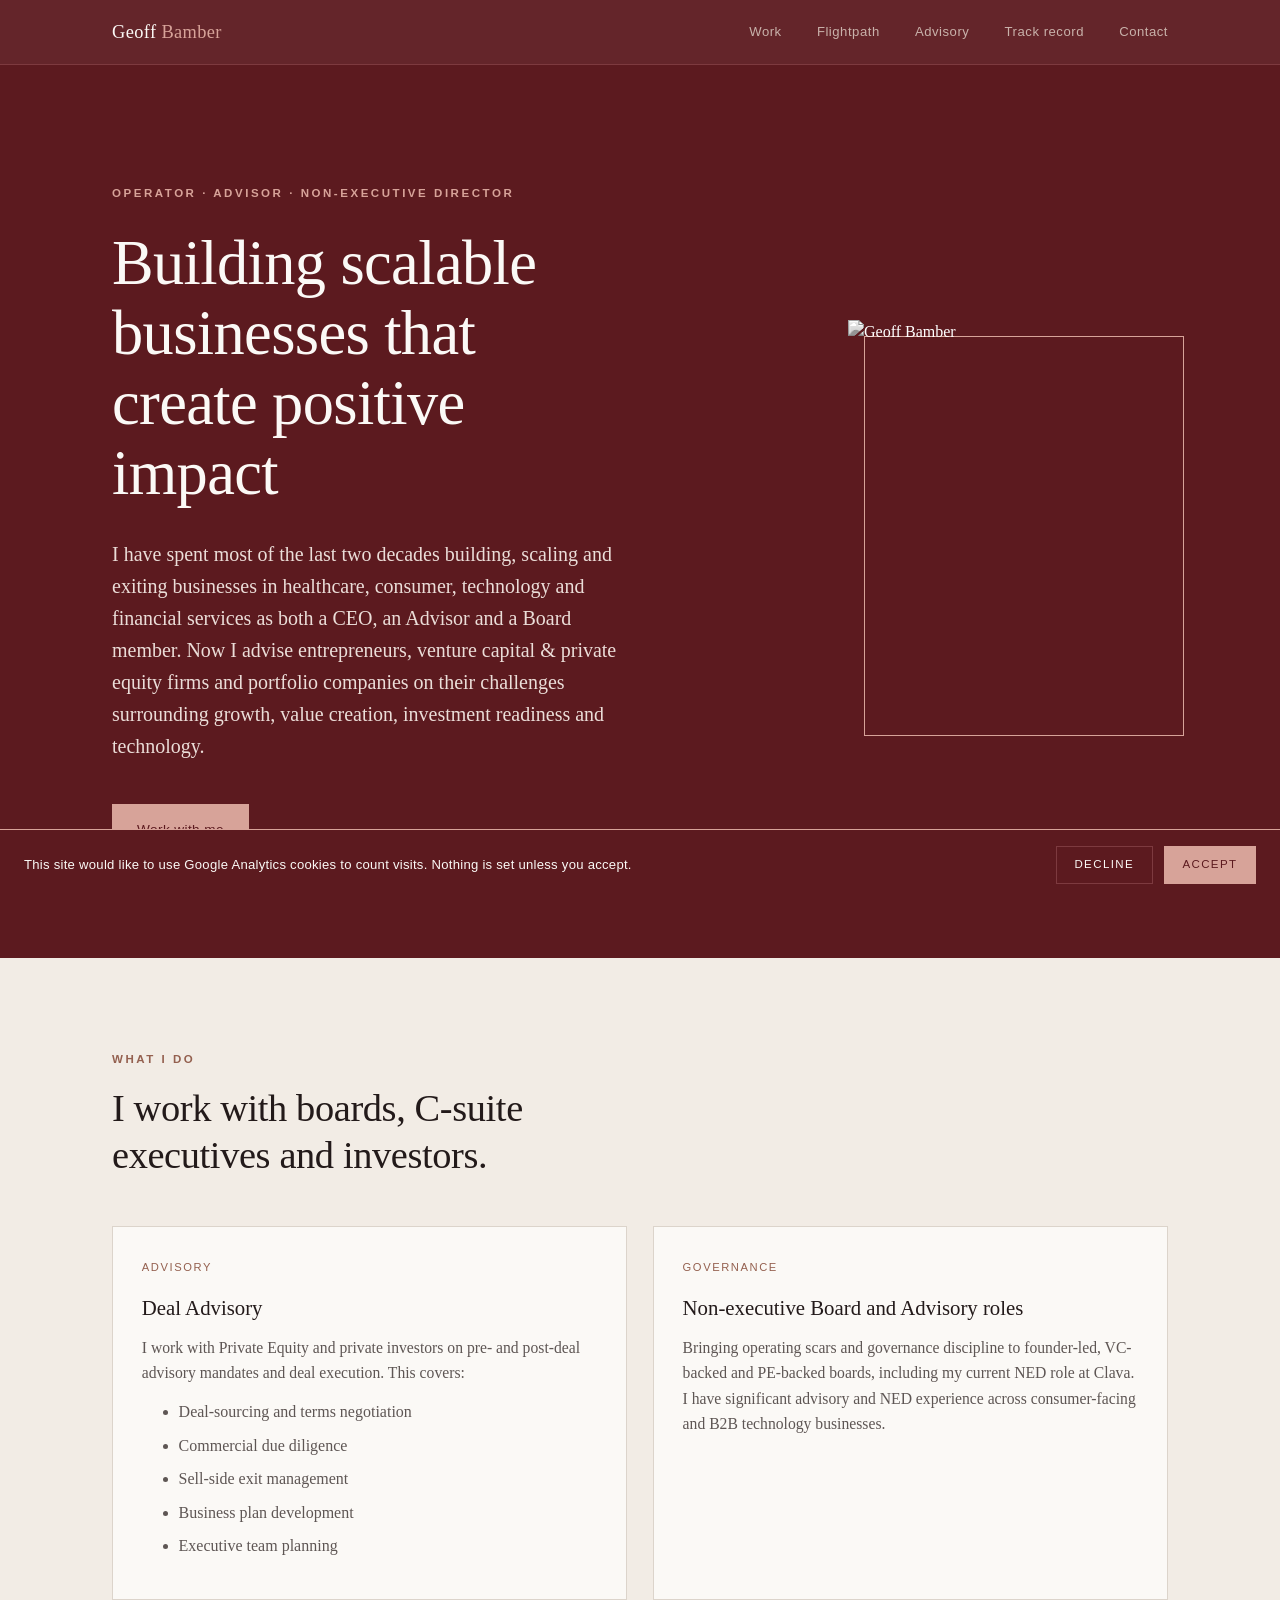
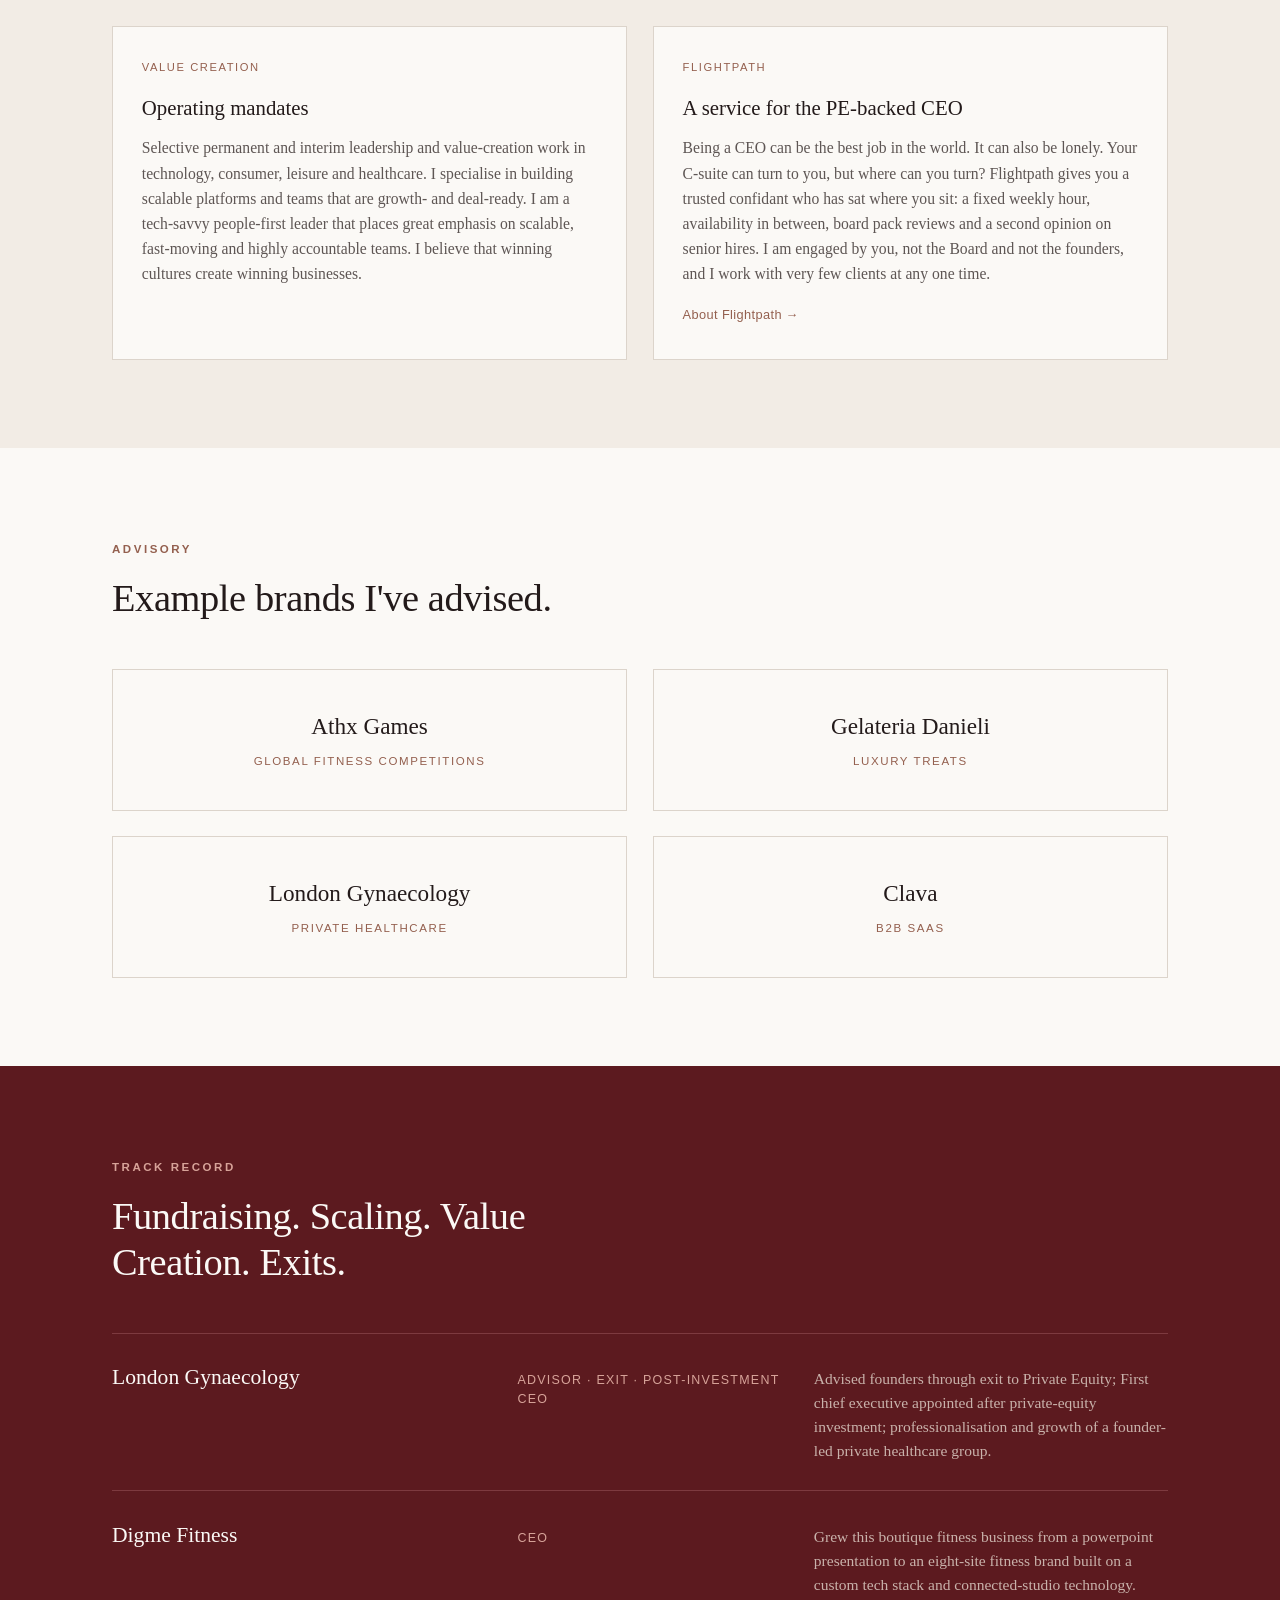
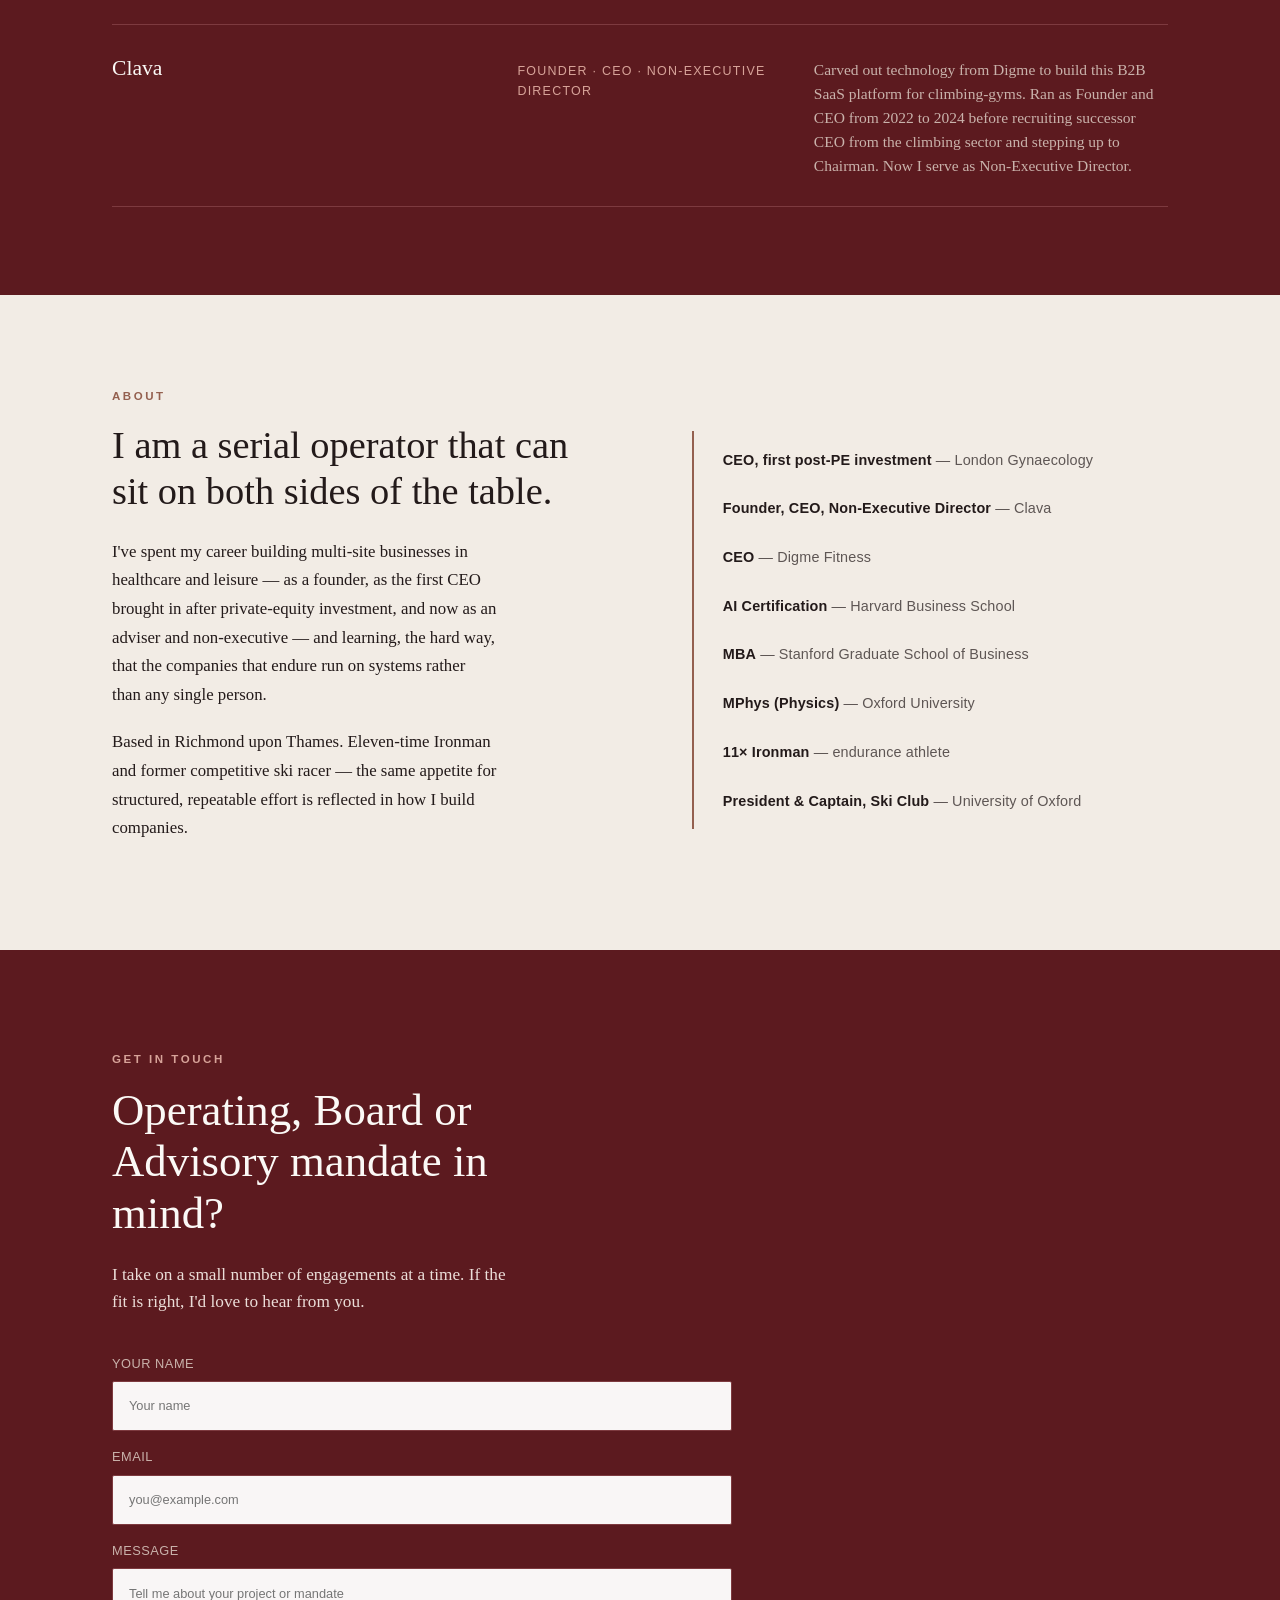
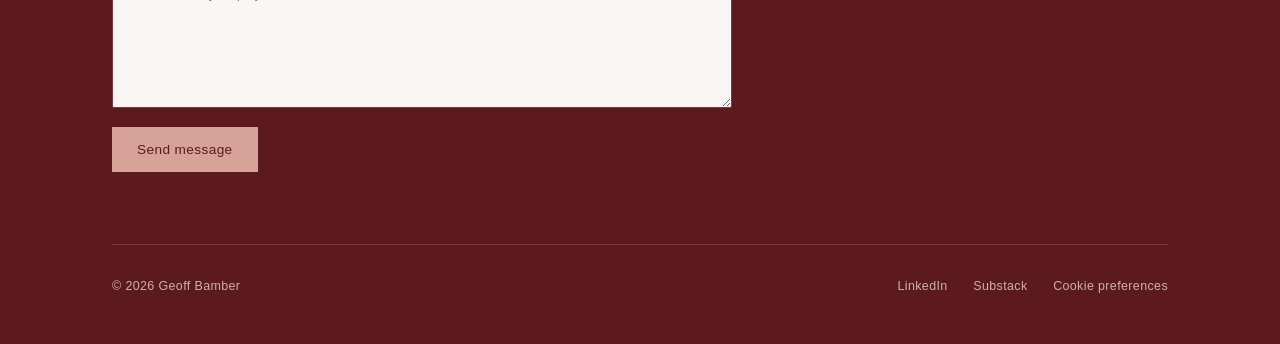
==== index.html @ 088b52e7 "Sync carve-out and founders articles with Geoff's edited doc Co-Authored-By: Claude Fable 5.2 <norep" ====
﻿<!DOCTYPE html>
<html lang="en">
<head>
<meta charset="UTF-8">
<meta name="viewport" content="width=device-width, initial-scale=1.0">
<title>Geoff Bamber</title>
<link rel="stylesheet" href="styles.css">
<script src="analytics.js" defer></script>
</head>
<body>

<nav>
  <div class="wrap nav-inner">
    <a href="#top" class="wordmark">Geoff <b>Bamber</b></a>
    <div class="nav-links">
      <a href="#work">Work</a>
      <a href="flightpath.html">Flightpath</a>
      <a href="#advisory">Advisory</a>
      <a href="#track">Track record</a>
      <!-- Writing hidden for now — restore when articles are ready
      <a href="writing.html">Writing</a>
      -->
      <a href="#contact">Contact</a>
    </div>
  </div>
</nav>

<header class="hero" id="top">
  <div class="wrap hero-grid">
    <div class="hero-copy">
      <div class="eyebrow hero-eyebrow">Operator&nbsp;·&nbsp;Advisor&nbsp;·&nbsp;Non-Executive Director</div>
      <h1>Building scalable businesses that create positive impact</h1>
      <p class="lede">I have spent most of the last two decades building, scaling and exiting businesses in healthcare, consumer, technology and financial services as both a CEO, an Advisor and a Board member. Now I advise entrepreneurs, venture capital & private equity firms and portfolio companies on their challenges surrounding growth, value creation, investment readiness and technology.</p>
      <div class="hero-cta">
        <a href="#contact" class="btn btn-primary">Work with me</a>
        <!-- Writing hidden for now — restore when articles are ready
        <a href="writing.html" class="btn btn-ghost">Read my writing</a>
        -->
      </div>
    </div>
    <div class="hero-portrait">
      <img src="geoff_bamber_headshot.png" alt="Geoff Bamber" width="320" height="400">
    </div>
  </div>
</header>

<section class="section section-parchment" id="work">
  <div class="wrap">
    <div class="section-head">
      <span class="eyebrow">What I do</span>
      <h2>I work with boards, C-suite executives and investors.</h2>
    </div>
    <div class="strands">
      <div class="strand">
        <span class="tag">Advisory</span>
        <h3>Deal Advisory</h3>
        <p>I work with Private Equity and private investors on pre- and post-deal advisory mandates and deal execution. This covers:</p>
        <ul>
          <li>Deal-sourcing and terms negotiation</li>
          <li>Commercial due diligence</li>
          <li>Sell-side exit management</li>
          <li>Business plan development</li>
          <li>Executive team planning</li>
        </ul>
      </div>
      <div class="strand">
        <span class="tag">Governance</span>
        <h3>Non-executive Board and Advisory roles</h3>
        <p>Bringing operating scars and governance discipline to founder-led, VC-backed and PE-backed boards, including my current NED role at Clava. I have significant advisory and NED experience across consumer-facing and B2B technology businesses.</p>
      </div>
      <div class="strand">
        <span class="tag">Value creation</span>
        <h3>Operating mandates</h3>
        <p>Selective permanent and interim leadership and value-creation work in technology, consumer, leisure and healthcare. 
          
          I specialise in building scalable platforms and teams that are growth- and deal-ready. I am a tech-savvy people-first leader that places great emphasis on scalable, fast-moving and highly accountable teams. I believe that winning cultures create winning businesses.
        </p>
      </div>
      <a class="strand" href="flightpath.html">
        <span class="tag">Flightpath</span>
        <h3>A service for the PE-backed CEO</h3>
        <p>Being a CEO can be the best job in the world. It can also be lonely. Your C-suite can turn to you, but where can you turn? Flightpath gives you a trusted confidant who has sat where you sit: a fixed weekly hour, availability in between, board pack reviews and a second opinion on senior hires. I am engaged by you, not the Board and not the founders, and I work with very few clients at any one time.</p>
        <span class="more">About Flightpath →</span>
      </a>
    </div>
  </div>
</section>

<section class="section" id="advisory">
  <div class="wrap">
    <div class="section-head">
      <span class="eyebrow">Advisory</span>
      <h2>Example brands I've advised.</h2>
    </div>
    <div class="clients">
      <div class="client">
        <div class="client-name">Athx Games</div>
        <div class="client-sector">Global Fitness Competitions</div>
      </div>
      <div class="client">
        <div class="client-name">Gelateria Danieli</div>
        <div class="client-sector">Luxury Treats</div>
      </div>
      <div class="client">
        <div class="client-name">London Gynaecology</div>
        <div class="client-sector">Private healthcare</div>
      </div>
      <div class="client">
        <div class="client-name">Clava</div>
        <div class="client-sector">B2B SaaS</div>
      </div>
    </div>
  </div>
</section>

<section class="section section-dark" id="track">
  <div class="wrap">
    <div class="section-head">
      <span class="eyebrow">Track record</span>
      <h2>Fundraising. Scaling. Value Creation. Exits.</h2>
    </div>
    <div class="ledger">
      <div class="ledger-row">
        <div class="ledger-venture">London Gynaecology</div>
        <div class="ledger-role">Advisor · Exit · Post-Investment CEO</div>
        <div class="ledger-note">Advised founders through exit to Private Equity; First chief executive appointed after private-equity investment; professionalisation and growth of a founder-led private healthcare group.</div>
      </div>
      <div class="ledger-row">
        <div class="ledger-venture">Digme Fitness</div>
        <div class="ledger-role">CEO</div>
        <div class="ledger-note">Grew this boutique fitness business from a powerpoint presentation to an eight-site fitness brand built on a custom tech stack and connected-studio technology.</div>
      </div>
      <div class="ledger-row">
        <div class="ledger-venture">Clava</div>
        <div class="ledger-role">Founder · CEO · Non-Executive Director</div>
        <div class="ledger-note">Carved out technology from Digme to build this B2B SaaS platform for climbing-gyms. Ran as Founder and CEO from 2022 to 2024 before recruiting successor CEO from the climbing sector and stepping up to Chairman. Now I serve as Non-Executive Director.</div>
      </div>
    </div>
  </div>
</section>

<!-- Writing section hidden for now — restore when articles are ready
<section class="section" id="writing">
  <div class="wrap">
    <div class="section-head">
      <span class="eyebrow">Writing</span>
      <h2>Notes on AI, private equity and building durable businesses.</h2>
    </div>
    <div class="writing-grid">
      <a class="article" href="articles/ai-value-creation.html">
        <span class="kicker">AI &amp; Value Creation</span>
        <h3>The few places AI can move EBITDA in a portfolio company</h3>
        <p>Surveys point to the cost base, working capital and the product itself.</p>
        <span class="more">Read →</span>
      </a>
      <a class="article" href="articles/carve-out-playbook.html">
        <span class="kicker">Deal Strategy</span>
        <h3>The carve-out playbook for non-core assets</h3>
        <p>Carve-out returns have fallen to buyout averages. Separation alone is no longer a value creation plan. Sponsors who win now plan separation and value creation as one programme.</p>
        <span class="more">Read →</span>
      </a>
      <a class="article" href="articles/systems-over-founders.html">
        <span class="kicker">Operating</span>
        <h3>Systems over founders</h3>
        <p>Key-person dependency caps enterprise value. Thoughtful boards design it out years before an exit.</p>
        <span class="more">Read →</span>
      </a>
    </div>
    <a class="section-link" href="writing.html">View all writing →</a>
  </div>
</section>
-->

<section class="section section-parchment" id="about">
  <div class="wrap about">
    <div class="about-text">
      <span class="eyebrow">About</span>
      <h2 style="font-family:var(--serif);font-weight:normal;font-size:clamp(1.7rem,3.4vw,2.4rem);margin:.9rem 0 1.5rem;line-height:1.2;">I am a serial operator that can sit on both sides of the table.</h2>
      <p>I've spent my career building multi-site businesses in healthcare and leisure — as a founder, as the first CEO brought in after private-equity investment, and now as an adviser and non-executive — and learning, the hard way, that the companies that endure run on systems rather than any single person.</p>
      <p>Based in Richmond upon Thames. Eleven-time Ironman and former competitive ski racer — the same appetite for structured, repeatable effort is reflected in how I build companies.</p>
    </div>
    <ul class="credentials">
      <li><strong>CEO, first post-PE investment</strong> — London Gynaecology</li>
      <li><strong>Founder, CEO, Non-Executive Director</strong> — Clava</li>
      <li><strong>CEO</strong> — Digme Fitness</li>
      <li><strong>AI Certification</strong> — Harvard Business School</li>
      <li><strong>MBA</strong> — Stanford Graduate School of Business</li>
      <li><strong>MPhys (Physics)</strong> — Oxford University</li>
      <li><strong>11× Ironman</strong> — endurance athlete</li>
      <li><strong>President & Captain, Ski Club</strong> — University of Oxford</li>
    </ul>
  </div>
</section>

<section class="contact" id="contact">
  <div class="wrap">
    <span class="eyebrow">Get in touch</span>
    <h2 style="margin-top:.9rem;">Operating, Board or Advisory mandate in mind?</h2>
    <p class="lede">I take on a small number of engagements at a time. If the fit is right, I'd love to hear from you.</p>

    <form class="contact-form" action="https://api.web3forms.com/submit" method="POST">
      <input type="hidden" name="access_key" value="886e6d17-dc25-4bf3-a3f9-d06b472002fb">
      <input type="hidden" name="subject" value="New website enquiry from Geoff Bamber site">
      <input type="hidden" name="from_name" value="Geoff Bamber website">
      <label>
        <span>Your name</span>
        <input type="text" name="name" placeholder="Your name" required>
      </label>
      <label>
        <span>Email</span>
        <input type="email" name="email" placeholder="you@example.com" required>
      </label>
      <label>
        <span>Message</span>
        <textarea name="message" rows="5" placeholder="Tell me about your project or mandate" required></textarea>
      </label>
      <button type="submit" class="btn btn-primary">Send message</button>
    </form>

    <div class="foot">
      <span>© 2026 Geoff Bamber</span>
      <div class="social">
        <a href="https://www.linkedin.com/in/geoff-bamber-uk" target="_blank" rel="noopener">LinkedIn</a>
        <a href="https://geoffbamber.substack.com" target="_blank" rel="noopener">Substack</a>
      </div>
    </div>
  </div>
</section>

</body>
</html>
---- styles.css ----
:root{
  --oxblood:#5C1A1F;
  --oxblood-panel:#6B2329;
  --oxblood-line:#7D3A3F;
  --rose:#94604F;
  --rose-soft:#B47C6E;
  --bone:#F2ECE5;
  --warm-white:#FBF9F6;
  --ink:#231A1A;
  --muted:#5E5654;
  --muted-light:#C9B2AB;
  /* On oxblood grounds the accent lifts so small text stays legible. */
  --rose-on-dark:#D7A399;
  --rose-on-dark-soft:#E8C1B8;
  --sans:-apple-system,BlinkMacSystemFont,"Segoe UI",Roboto,Helvetica,Arial,sans-serif;
  --serif:Georgia,"Times New Roman",serif;
}
nav,.hero,.section-dark,.contact{--rose:var(--rose-on-dark);--rose-soft:var(--rose-on-dark-soft)}

*{box-sizing:border-box;margin:0;padding:0}
html{scroll-behavior:smooth}
body{
  font-family:var(--serif);
  color:var(--ink);
  background:var(--warm-white);
  line-height:1.55;
  -webkit-font-smoothing:antialiased;
}
a{color:inherit;text-decoration:none}

.eyebrow{
  font-family:var(--sans);
  font-size:.72rem;
  letter-spacing:.22em;
  text-transform:uppercase;
  font-weight:600;
  color:var(--rose);
}
.wrap{max-width:1120px;margin:0 auto;padding:0 2rem}

/* ---------- NAV ---------- */
nav{
  position:sticky;top:0;z-index:50;
  background:rgba(92,26,31,.95);
  backdrop-filter:saturate(140%) blur(8px);
  border-bottom:1px solid var(--oxblood-line);
}
.nav-inner{
  display:flex;align-items:center;justify-content:space-between;
  height:64px;
}
.wordmark{
  font-family:var(--serif);
  color:var(--warm-white);
  font-size:1.15rem;
  letter-spacing:.02em;
}
.wordmark b{color:var(--rose);font-weight:normal}
.nav-links{display:flex;gap:2.2rem;font-family:var(--sans);font-size:.82rem;letter-spacing:.04em}
.nav-links a{color:var(--muted-light);transition:color .2s}
.nav-links a:hover,.nav-links a:focus{color:var(--warm-white)}
.nav-toggle{display:none}

/* ---------- HERO ---------- */
.hero{
  background:var(--oxblood);
  color:var(--warm-white);
  padding:7.5rem 0 6.5rem;
  position:relative;overflow:hidden;
}
.hero-eyebrow{margin-bottom:1.6rem}
.hero h1{
  font-family:var(--serif);
  font-weight:normal;
  font-size:clamp(2.2rem,5.4vw,3.9rem);
  line-height:1.12;
  max-width:16ch;
  letter-spacing:-.01em;
}
.hero h1 .accent{
  position:relative;white-space:nowrap;
}
.hero h1 .accent::after{
  content:"";position:absolute;left:0;right:0;bottom:.06em;height:3px;
  background:var(--rose);
  transform:scaleX(0);transform-origin:left;
  animation:draw 1s cubic-bezier(.2,.7,.2,1) .5s forwards;
}
@keyframes draw{to{transform:scaleX(1)}}
.hero p.lede{
  font-family:var(--serif);
  font-size:clamp(1.05rem,1.9vw,1.25rem);
  color:#EBDDD8;
  max-width:52ch;
  margin-top:1.9rem;
  line-height:1.6;
}
.hero-cta{display:flex;gap:1rem;margin-top:2.6rem;flex-wrap:wrap}
.btn{
  font-family:var(--sans);font-size:.85rem;letter-spacing:.03em;font-weight:500;
  padding:.85rem 1.5rem;border:1px solid transparent;cursor:pointer;
  transition:all .2s;display:inline-block;
}
.btn-primary{background:var(--rose);color:var(--oxblood)}
.btn-primary:hover,.btn-primary:focus{background:var(--rose-soft)}
.btn-ghost{border-color:var(--oxblood-line);color:var(--warm-white)}
.btn-ghost:hover,.btn-ghost:focus{border-color:var(--rose);color:var(--rose-soft)}

.hero-grid{display:grid;grid-template-columns:1.5fr 1fr;gap:3.5rem;align-items:center}
.hero-portrait{position:relative;justify-self:end}
.hero-portrait::before{
  content:"";position:absolute;top:1rem;left:1rem;right:-1rem;bottom:-1rem;
  border:1px solid var(--rose);z-index:0;
}
.hero-portrait img{
  position:relative;z-index:1;display:block;
  width:100%;max-width:320px;aspect-ratio:4/5;object-fit:cover;
  filter:grayscale(100%) contrast(1.05);
}

/* ---------- PAGE HERO (inner pages) ---------- */
.page-hero{
  background:var(--oxblood);
  color:var(--warm-white);
  padding:5rem 0 4rem;
}
.page-hero .eyebrow{margin-bottom:1.4rem}
.page-hero h1{
  font-family:var(--serif);font-weight:normal;
  font-size:clamp(2rem,4.6vw,3.2rem);
  line-height:1.14;max-width:20ch;letter-spacing:-.01em;
}
.page-hero p.lede{
  font-family:var(--serif);
  font-size:clamp(1.02rem,1.8vw,1.2rem);
  color:#EBDDD8;max-width:52ch;margin-top:1.5rem;line-height:1.6;
}

/* ---------- SECTION SHELL ---------- */
.section{padding:5.5rem 0}
.section-parchment{background:var(--bone)}
.section-head{max-width:60ch;margin-bottom:3rem}
.section-head h2{
  font-family:var(--serif);font-weight:normal;
  font-size:clamp(1.7rem,3.4vw,2.4rem);
  line-height:1.2;margin-top:.9rem;letter-spacing:-.01em;
}

/* ---------- STRANDS ---------- */
.strands{display:grid;grid-template-columns:repeat(2,1fr);gap:1.6rem}
.strand{
  background:var(--warm-white);
  border:1px solid #DCD4CB;
  padding:2rem 1.8rem;
  position:relative;
  transition:border-color .25s, transform .25s;
}
.strand::before{
  content:"";position:absolute;top:0;left:0;width:100%;height:3px;
  background:var(--rose);transform:scaleX(0);transform-origin:left;transition:transform .3s;
}
.strand:hover{transform:translateY(-3px);border-color:#CDBFB4}
.strand:hover::before{transform:scaleX(1)}
.strand h3{font-family:var(--serif);font-weight:normal;font-size:1.3rem;margin-bottom:.7rem}
.strand p{font-size:.98rem;color:var(--muted);line-height:1.6}
.strand ul{margin:.85rem 0 0 1.2rem;padding-left:1.1rem;color:var(--muted);line-height:1.65}
.strand li{margin:.45rem 0;}
.strand .tag{font-family:var(--sans);font-size:.7rem;letter-spacing:.14em;text-transform:uppercase;color:var(--rose);display:block;margin-bottom:1rem}
a.strand{display:block;color:inherit}
a.strand:hover,a.strand:focus{border-color:var(--rose)}
.strand .more{font-family:var(--sans);font-size:.8rem;letter-spacing:.03em;color:var(--rose);margin-top:1.2rem;display:inline-block}

ul,ol{margin:1rem 0 0 1.25rem;padding-left:1.2rem}
li{margin:.55rem 0;}

/* ---------- ADVISORY CLIENTS ---------- */
.clients{display:grid;grid-template-columns:repeat(2,1fr);gap:1.6rem}
.client{
  border:1px solid #DCD4CB;padding:2.4rem 1.8rem;text-align:center;
  background:var(--warm-white);transition:border-color .25s,transform .25s;
}
.client:hover{transform:translateY(-3px);border-color:var(--rose)}
.client-name{font-family:var(--serif);font-size:1.45rem;margin-bottom:.55rem}
.client-sector{font-family:var(--sans);font-size:.72rem;letter-spacing:.14em;text-transform:uppercase;color:var(--rose)}

/* ---------- LEDGER (track record) ---------- */
.section-dark{background:var(--oxblood);color:var(--warm-white)}
.section-dark .section-head h2{color:var(--warm-white)}
.ledger{border-top:1px solid var(--oxblood-line)}
.ledger-row{
  display:grid;grid-template-columns:1.4fr 1fr 1.3fr;gap:1.5rem;
  padding:1.7rem 0;border-bottom:1px solid var(--oxblood-line);
  align-items:baseline;transition:padding-left .25s,background .25s;
}
.ledger-row:hover{padding-left:.9rem;background:rgba(148,96,79,.06)}
.ledger-venture{font-family:var(--serif);font-size:1.35rem}
.ledger-role{font-family:var(--sans);font-size:.78rem;letter-spacing:.1em;text-transform:uppercase;color:var(--rose)}
.ledger-note{font-size:.97rem;color:var(--muted-light);line-height:1.55}

/* ---------- WRITING (homepage teaser) ---------- */
.writing-grid{display:grid;grid-template-columns:repeat(3,1fr);gap:1.6rem}
.article{
  display:block;
  border-top:2px solid var(--ink);padding-top:1.2rem;
  transition:border-color .25s;
}
.article:hover{border-color:var(--rose)}
.article .kicker{font-family:var(--sans);font-size:.7rem;letter-spacing:.14em;text-transform:uppercase;color:var(--muted);display:block;margin-bottom:.9rem}
.article h3{font-family:var(--serif);font-weight:normal;font-size:1.3rem;line-height:1.3;margin-bottom:.7rem}
.article p{font-size:.95rem;color:var(--muted);line-height:1.6}
.article .more{font-family:var(--sans);font-size:.8rem;letter-spacing:.03em;color:var(--rose);margin-top:1rem;display:inline-block}

.section-link{
  font-family:var(--sans);font-size:.82rem;letter-spacing:.04em;color:var(--rose);
  display:inline-block;margin-top:2.6rem;border-bottom:1px solid transparent;transition:border-color .2s;
}
.section-link:hover{border-color:var(--rose)}

/* ---------- WRITING INDEX (tiles) ---------- */
.tiles{display:grid;grid-template-columns:repeat(3,1fr);gap:1.6rem}
.tile{
  display:flex;flex-direction:column;
  background:var(--warm-white);border:1px solid #DCD4CB;
  padding:2rem 1.8rem 1.8rem;position:relative;height:100%;
  transition:border-color .25s,transform .25s;
}
.tile::before{
  content:"";position:absolute;top:0;left:0;width:100%;height:3px;
  background:var(--rose);transform:scaleX(0);transform-origin:left;transition:transform .3s;
}
.tile:hover{transform:translateY(-3px);border-color:#CDBFB4}
.tile:hover::before{transform:scaleX(1)}
.tile .kicker{font-family:var(--sans);font-size:.7rem;letter-spacing:.14em;text-transform:uppercase;color:var(--rose);display:block;margin-bottom:.9rem}
.tile h3{font-family:var(--serif);font-weight:normal;font-size:1.35rem;line-height:1.28;margin-bottom:.7rem}
.tile p{font-size:.96rem;color:var(--muted);line-height:1.6}
.tile .tile-foot{
  margin-top:auto;padding-top:1.3rem;display:flex;justify-content:space-between;align-items:center;
  font-family:var(--sans);font-size:.76rem;letter-spacing:.03em;
}
.tile .tile-date{color:var(--muted)}
.tile .more{color:var(--rose)}

/* ---------- ARTICLE PAGE ---------- */
.article-page{padding:3.5rem 0 5rem}
.article-wrap{max-width:720px;margin:0 auto;padding:0 2rem}
.article-head{margin-bottom:2.6rem}
.article-head .kicker{font-family:var(--sans);font-size:.72rem;letter-spacing:.16em;text-transform:uppercase;color:var(--rose);display:block;margin-bottom:1.1rem}
.article-head h1{
  font-family:var(--serif);font-weight:normal;
  font-size:clamp(1.9rem,4.2vw,2.9rem);line-height:1.16;letter-spacing:-.01em;
}
.article-head .article-meta{
  font-family:var(--sans);font-size:.8rem;letter-spacing:.03em;color:var(--muted);
  margin-top:1.2rem;padding-top:1.2rem;border-top:1px solid #DCD4CB;
}
.prose{font-size:1.08rem;line-height:1.75;color:var(--ink)}
.prose p{margin:0 0 1.3rem}
.prose h2{font-family:var(--serif);font-weight:normal;font-size:1.65rem;line-height:1.25;margin:2.6rem 0 1rem}
.prose h3{font-family:var(--serif);font-weight:normal;font-size:1.3rem;margin:2rem 0 .8rem}
.prose ul,.prose ol{margin:1.2rem 0 1.4rem 1.4rem;padding-left:1.1rem;color:var(--ink)}
.prose li{margin:.5rem 0}
.prose blockquote{
  border-left:2px solid var(--rose);padding:.4rem 0 .4rem 1.5rem;margin:1.8rem 0;
  font-style:italic;color:var(--muted);
}
.prose a{color:var(--rose);border-bottom:1px solid transparent;transition:border-color .2s}
.prose a:hover{border-color:var(--rose)}
.placeholder{
  background:var(--bone);border:1px dashed var(--rose);
  padding:1.4rem 1.6rem;color:var(--muted);font-family:var(--sans);font-size:.9rem;
  border-radius:2px;margin:1.6rem 0;
}
.back-link{
  font-family:var(--sans);font-size:.82rem;letter-spacing:.04em;color:var(--rose);
  display:inline-block;margin-bottom:2rem;border-bottom:1px solid transparent;transition:border-color .2s;
}
.back-link:hover{border-color:var(--rose)}

/* ---------- FLIGHTPATH (service page) ---------- */
.page-hero .statement{
  font-family:var(--serif);
  font-size:clamp(1.35rem,2.8vw,1.85rem);
  line-height:1.35;
  color:var(--rose-soft);
  max-width:34ch;
  margin-top:2.4rem;
  padding-top:1.7rem;
  border-top:2px solid var(--rose);
  display:inline-block;
}
.price-band{
  display:flex;flex-wrap:wrap;align-items:baseline;gap:.9rem 2.4rem;
  border-top:3px solid var(--rose);padding-top:1.9rem;
}
.price-figure{font-family:var(--serif);font-size:clamp(2.3rem,6vw,3.5rem);line-height:1;letter-spacing:-.01em}
.price-terms{font-family:var(--sans);font-size:.92rem;color:var(--muted);max-width:42ch;line-height:1.65}
.split{display:grid;grid-template-columns:1.5fr 1fr;gap:3.5rem;align-items:start}
.split-head{
  font-family:var(--sans);font-size:.72rem;letter-spacing:.16em;text-transform:uppercase;
  color:var(--rose);display:block;margin-bottom:1.2rem;
}
.menu-list{list-style:none;margin:0;padding:0;border-top:1px solid #DCD4CB}
.menu-list li{
  margin:0;padding:1.05rem 0 1.05rem 1.7rem;border-bottom:1px solid #DCD4CB;
  position:relative;font-size:1.02rem;line-height:1.6;
}
.menu-list li::before{content:"";position:absolute;left:0;top:1.6rem;width:9px;height:1px;background:var(--rose)}
.panel-box{
  background:var(--bone);border:1px solid #DCD4CB;padding:1.8rem 2rem;
}
.panel-box .menu-list li{border-bottom-color:#D8CEC4}
.panel-box .menu-list{border-top-color:#D8CEC4}
.exclusions .split-head{color:var(--muted)}
.exclusions ul{list-style:none;margin:0;padding:0;border-top:1px solid #DCD4CB}
.exclusions li{
  margin:0;padding:.85rem 0;font-size:.98rem;color:var(--muted);line-height:1.6;
  border-bottom:1px solid #DCD4CB;
}
.exclusions li strong{
  display:block;font-family:var(--sans);font-size:.72rem;letter-spacing:.14em;
  text-transform:uppercase;color:var(--ink);font-weight:600;margin-bottom:.4rem;
}
.checklists{display:grid;grid-template-columns:repeat(2,1fr);gap:2.5rem;margin-top:3rem}
.checklist{list-style:none;margin:0;padding:0;border-top:1px solid #DCD4CB}
.checklist li{
  margin:0;padding:.75rem 0 .75rem 1.7rem;border-bottom:1px solid #DCD4CB;
  position:relative;font-size:1.02rem;line-height:1.55;
}
.checklist li::before{content:"";position:absolute;left:0;top:1.25rem;width:9px;height:1px;background:var(--rose)}
.section-dark .prose{color:#EBDDD8}
.section-dark .prose p{color:#EBDDD8}
.terms-list{list-style:none;margin:1.8rem 0 0;padding:0;max-width:46ch}
.terms-list li{
  margin:0;padding:.85rem 0;border-bottom:1px solid #DCD4CB;
  font-family:var(--sans);font-size:.95rem;color:var(--ink);
}
.panel{
  background:var(--warm-white);border:1px solid #DCD4CB;border-left:3px solid var(--rose);
  padding:2rem 2.2rem;max-width:62ch;
}
.panel p{font-size:1.05rem;line-height:1.7;color:var(--ink)}
.panel p + p{margin-top:1.1rem}

/* ---------- ABOUT ---------- */
.about{display:grid;grid-template-columns:1fr 1fr;gap:4rem;align-items:center}
.about-text p{font-size:1.05rem;line-height:1.7;color:var(--ink);margin-bottom:1.2rem;max-width:46ch}
.credentials{border-left:2px solid var(--rose);padding-left:1.8rem}
.credentials li{list-style:none;font-family:var(--sans);font-size:.9rem;color:var(--muted);padding:.55rem 0;letter-spacing:.01em}
.credentials li strong{color:var(--ink);font-weight:600}

/* ---------- CONTACT / FOOTER ---------- */
.contact{background:var(--oxblood);color:var(--warm-white);padding:6rem 0 3rem}
.contact h2{font-family:var(--serif);font-weight:normal;font-size:clamp(1.9rem,4vw,2.8rem);max-width:18ch;line-height:1.15}
.contact .lede{color:#EBDDD8;max-width:46ch;margin:1.4rem 0 2.4rem;font-size:1.08rem}
.contact-form{max-width:620px;display:grid;gap:1rem}
.contact-form label{display:grid;gap:.45rem;font-family:var(--sans);font-size:.8rem;letter-spacing:.04em;text-transform:uppercase;color:var(--muted-light)}
.contact-form input,
.contact-form textarea{
  width:100%;border:1px solid var(--oxblood-line);background:rgba(255,255,255,.96);color:var(--ink);
  padding:.9rem 1rem;font:inherit;border-radius:2px;
}
.contact-form input:focus,
.contact-form textarea:focus{outline:2px solid var(--rose-soft);outline-offset:2px;border-color:var(--rose)}
.contact-form textarea{min-height:140px;resize:vertical}
.contact-form .btn{justify-self:start;margin-top:.2rem}
.foot{
  margin-top:4.5rem;padding-top:2rem;border-top:1px solid var(--oxblood-line);
  display:flex;justify-content:space-between;align-items:center;
  font-family:var(--sans);font-size:.78rem;color:var(--muted-light);letter-spacing:.03em;
}
.foot .social{display:flex;gap:1.6rem}
.foot a:hover{color:var(--rose)}

/* ---------- RESPONSIVE ---------- */
@media(max-width:820px){
  .strands,.writing-grid,.clients,.tiles{grid-template-columns:1fr}
  .split,.checklists{grid-template-columns:1fr;gap:2.5rem}
  .panel,.panel-box{padding:1.6rem 1.4rem}
  .about{grid-template-columns:1fr;gap:2.5rem}
  .hero-grid{grid-template-columns:1fr;gap:3rem}
  .hero-portrait{justify-self:start;order:-1}
  .hero-portrait img{max-width:240px}
  .ledger-row{grid-template-columns:1fr;gap:.4rem;padding:1.4rem 0}
  .nav-links{display:none}
  .hero{padding:5rem 0 4.5rem}
  .section{padding:4rem 0}
}

@media(prefers-reduced-motion:reduce){
  *{animation:none!important;transition:none!important;scroll-behavior:auto}
  .hero h1 .accent::after{transform:scaleX(1)}
}
a:focus-visible,.btn:focus-visible{outline:2px solid var(--rose-soft);outline-offset:3px}

/* ---------- COOKIE CONSENT ---------- */
.consent-bar{
  position:fixed;left:0;right:0;bottom:0;z-index:100;
  display:flex;flex-wrap:wrap;align-items:center;justify-content:space-between;gap:.9rem 2rem;
  padding:1rem 1.5rem;background:var(--oxblood);border-top:1px solid var(--rose-on-dark);
  color:var(--warm-white);font-family:var(--sans);font-size:.82rem;line-height:1.5;letter-spacing:.02em;
}
.consent-bar p{margin:0;max-width:44rem}
.consent-actions{display:flex;gap:.7rem}
.consent-btn{
  font:inherit;text-transform:uppercase;letter-spacing:.12em;font-size:.72rem;
  padding:.6rem 1.1rem;cursor:pointer;background:transparent;
  border:1px solid var(--oxblood-line);color:var(--warm-white);
}
.consent-btn:hover,.consent-btn:focus{border-color:var(--rose-on-dark);color:var(--rose-on-dark-soft)}
.consent-btn-accept{background:var(--rose-on-dark);border-color:var(--rose-on-dark);color:var(--oxblood)}
.consent-btn-accept:hover,.consent-btn-accept:focus{background:var(--rose-on-dark-soft);color:var(--oxblood)}
.consent-btn:focus-visible,.consent-link:focus-visible{outline:2px solid var(--rose-on-dark-soft);outline-offset:3px}
.consent-link{font:inherit;letter-spacing:inherit;color:inherit;background:none;border:0;padding:0;cursor:pointer}
.consent-link:hover{color:var(--rose)}

/* Article sources list */
.sources{margin-top:3rem;padding-top:1.4rem;border-top:1px solid var(--rose-soft);font-size:.92rem;color:var(--muted)}
.sources h3{font-family:var(--sans,system-ui,sans-serif);font-size:.75rem;letter-spacing:.14em;text-transform:uppercase;margin:0 0 .8rem;color:var(--muted)}
.sources ul{margin:0;padding-left:1.1rem}
.sources li{margin:.4rem 0}
.article-standfirst{font-size:1.2rem;line-height:1.55;color:var(--muted);margin:1rem 0 0}
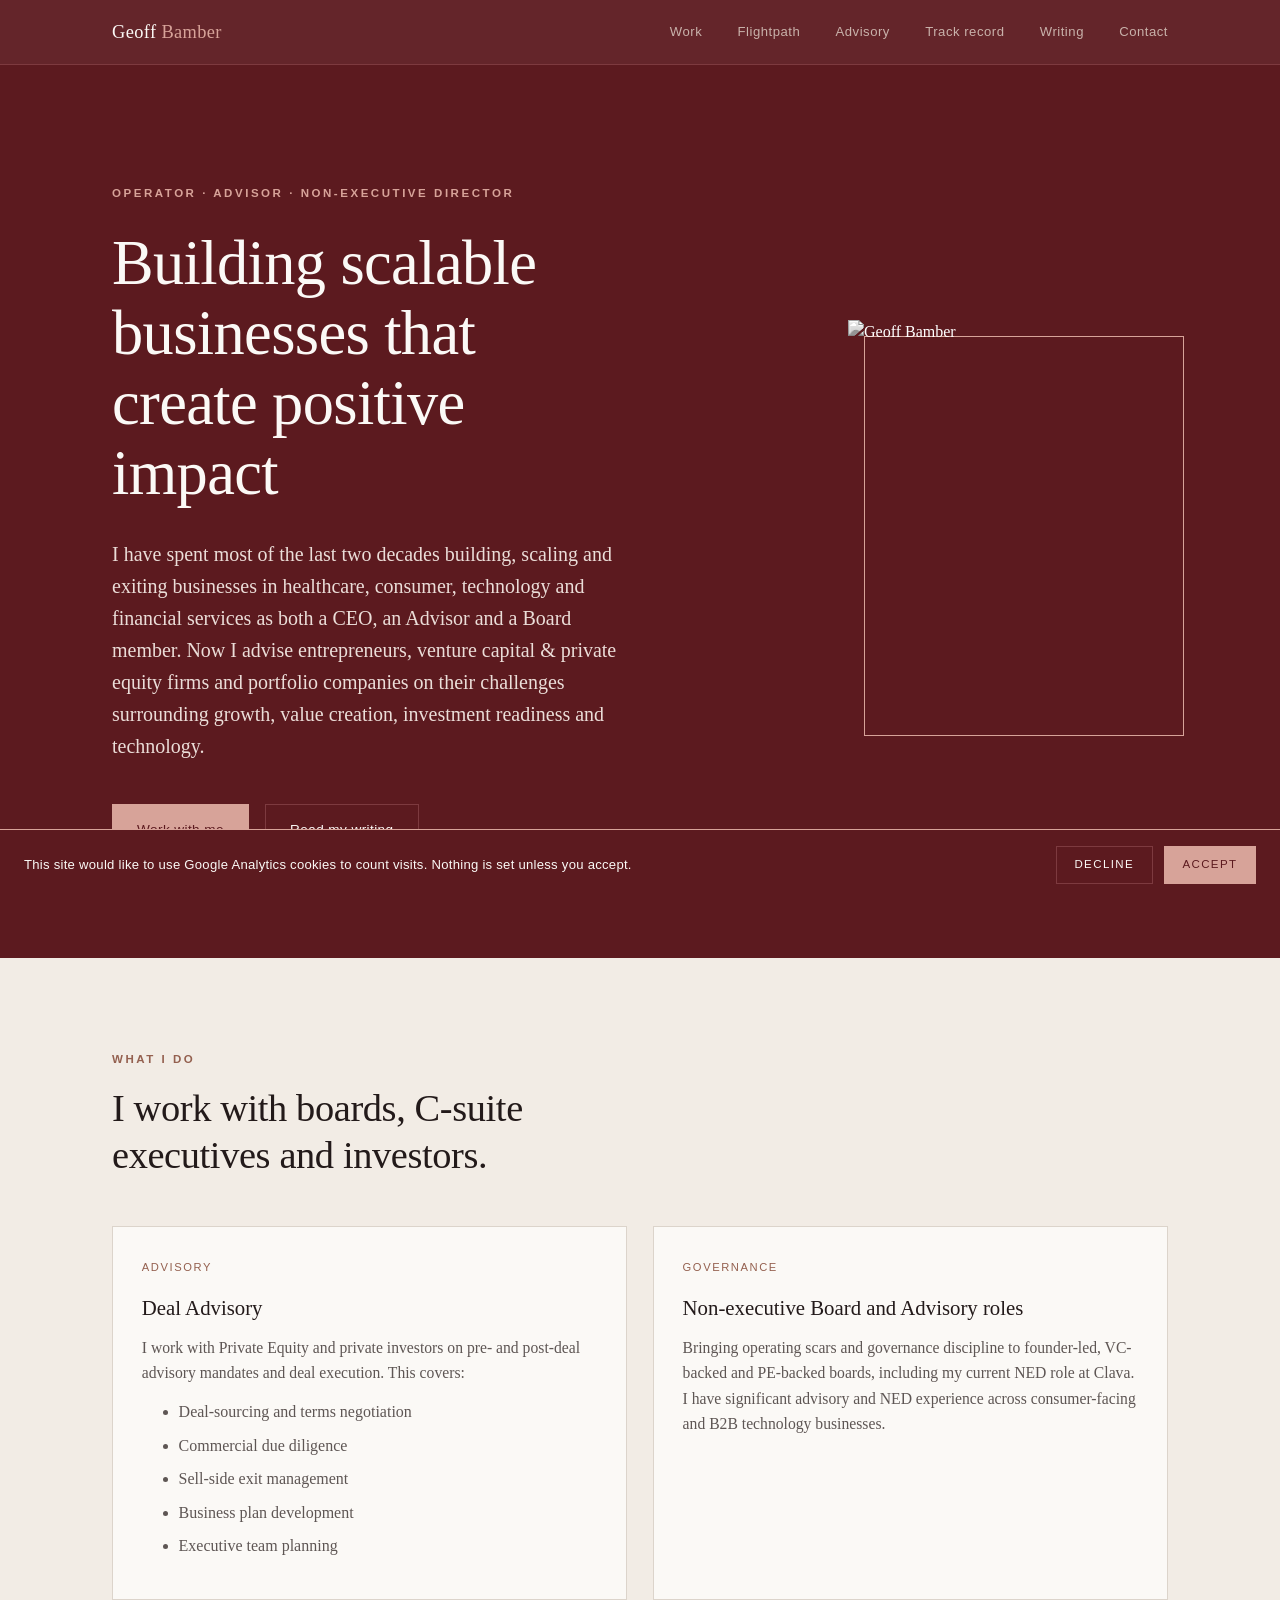
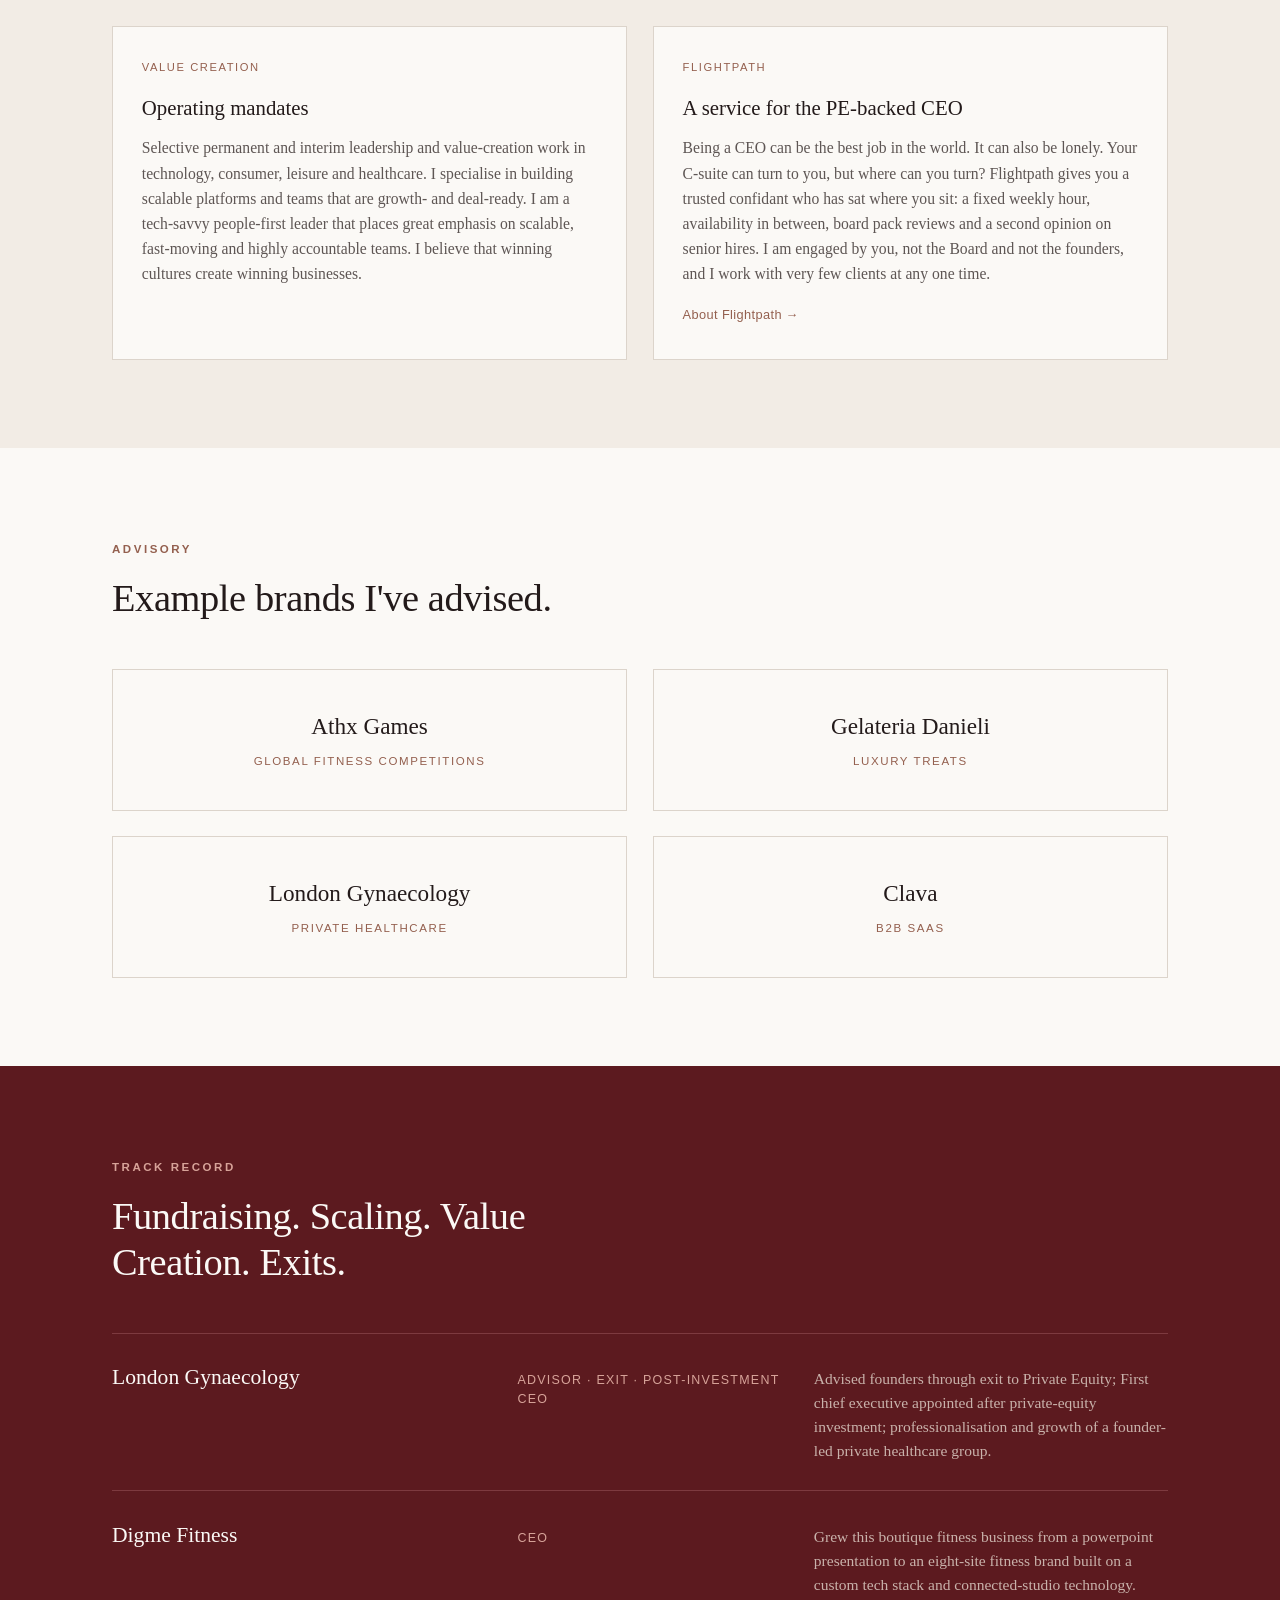
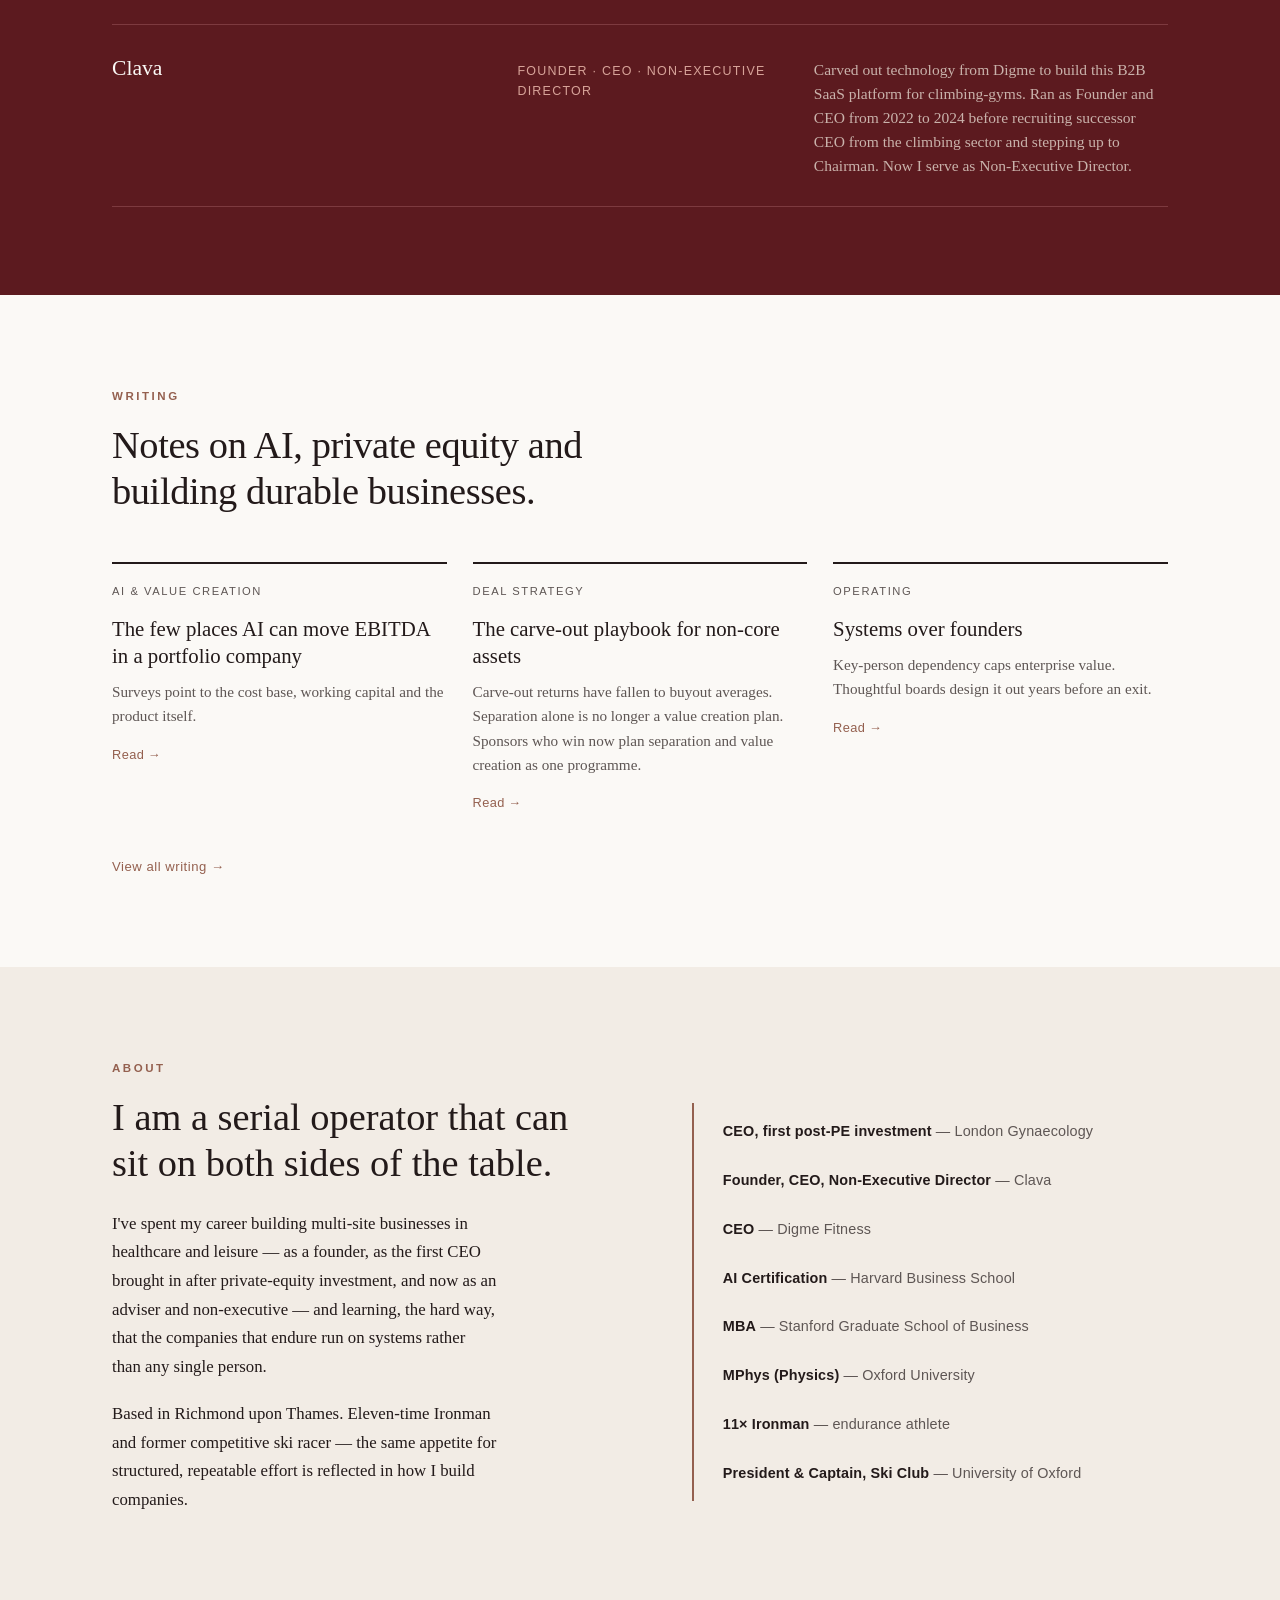
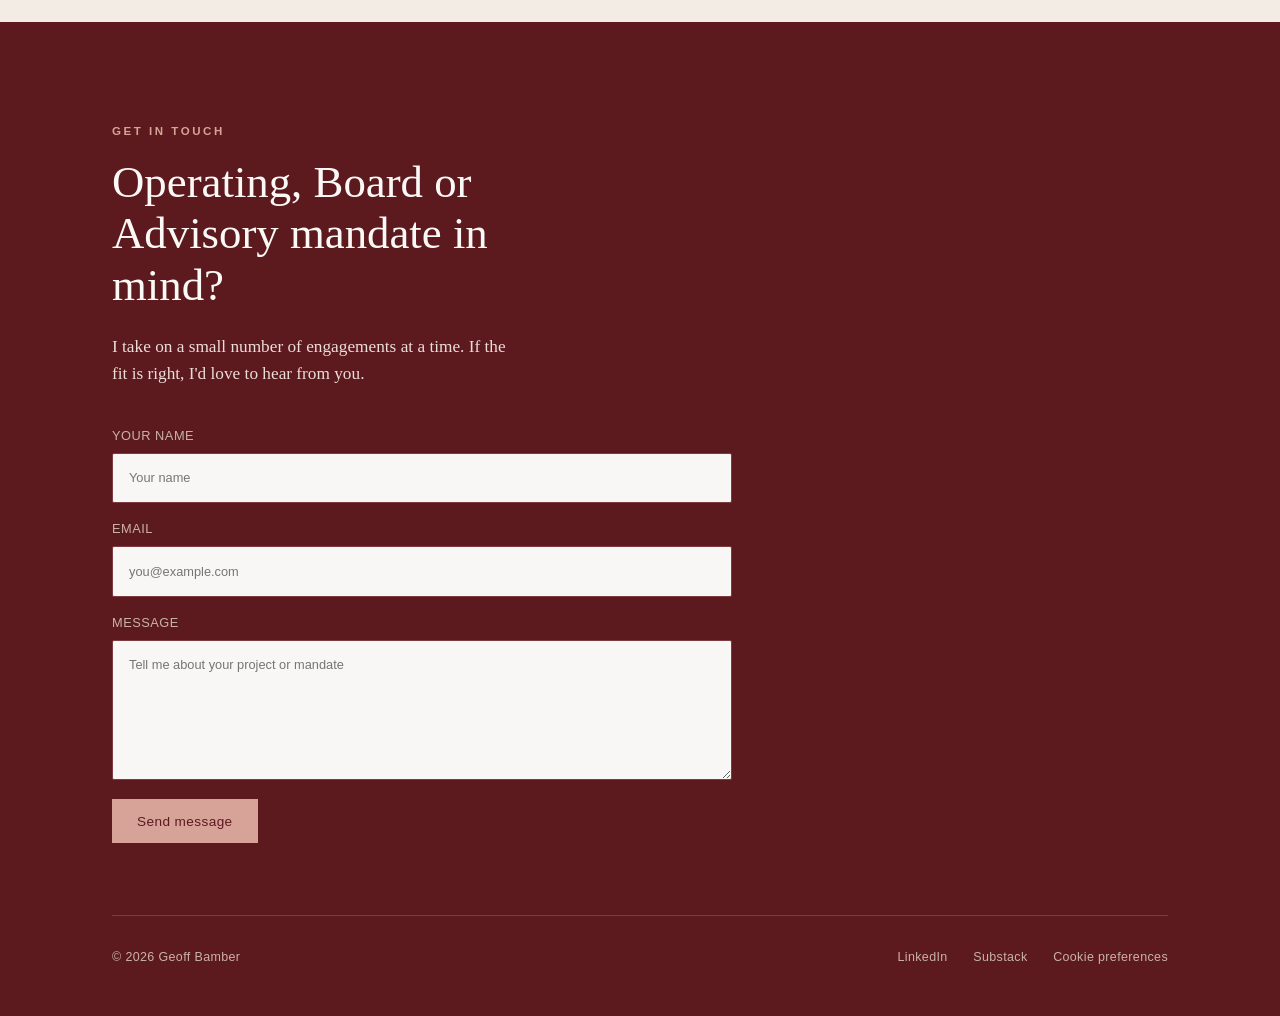
==== commit f6441a1a: "Publish the three articles and restore the Writing section and links Co-Authored-By: Claude Fable 5." ====
--- a/index.html
+++ b/index.html
@@ -17,9 +17,7 @@
       <a href="flightpath.html">Flightpath</a>
       <a href="#advisory">Advisory</a>
       <a href="#track">Track record</a>
-      <!-- Writing hidden for now — restore when articles are ready
-      <a href="writing.html">Writing</a>
-      -->
+            <a href="writing.html">Writing</a>
       <a href="#contact">Contact</a>
     </div>
   </div>
@@ -33,9 +31,7 @@
       <p class="lede">I have spent most of the last two decades building, scaling and exiting businesses in healthcare, consumer, technology and financial services as both a CEO, an Advisor and a Board member. Now I advise entrepreneurs, venture capital & private equity firms and portfolio companies on their challenges surrounding growth, value creation, investment readiness and technology.</p>
       <div class="hero-cta">
         <a href="#contact" class="btn btn-primary">Work with me</a>
-        <!-- Writing hidden for now — restore when articles are ready
-        <a href="writing.html" class="btn btn-ghost">Read my writing</a>
-        -->
+                <a href="writing.html" class="btn btn-ghost">Read my writing</a>
       </div>
     </div>
     <div class="hero-portrait">
@@ -139,7 +135,6 @@
   </div>
 </section>
 
-<!-- Writing section hidden for now — restore when articles are ready
 <section class="section" id="writing">
   <div class="wrap">
     <div class="section-head">
@@ -169,7 +164,6 @@
     <a class="section-link" href="writing.html">View all writing →</a>
   </div>
 </section>
--->
 
 <section class="section section-parchment" id="about">
   <div class="wrap about">
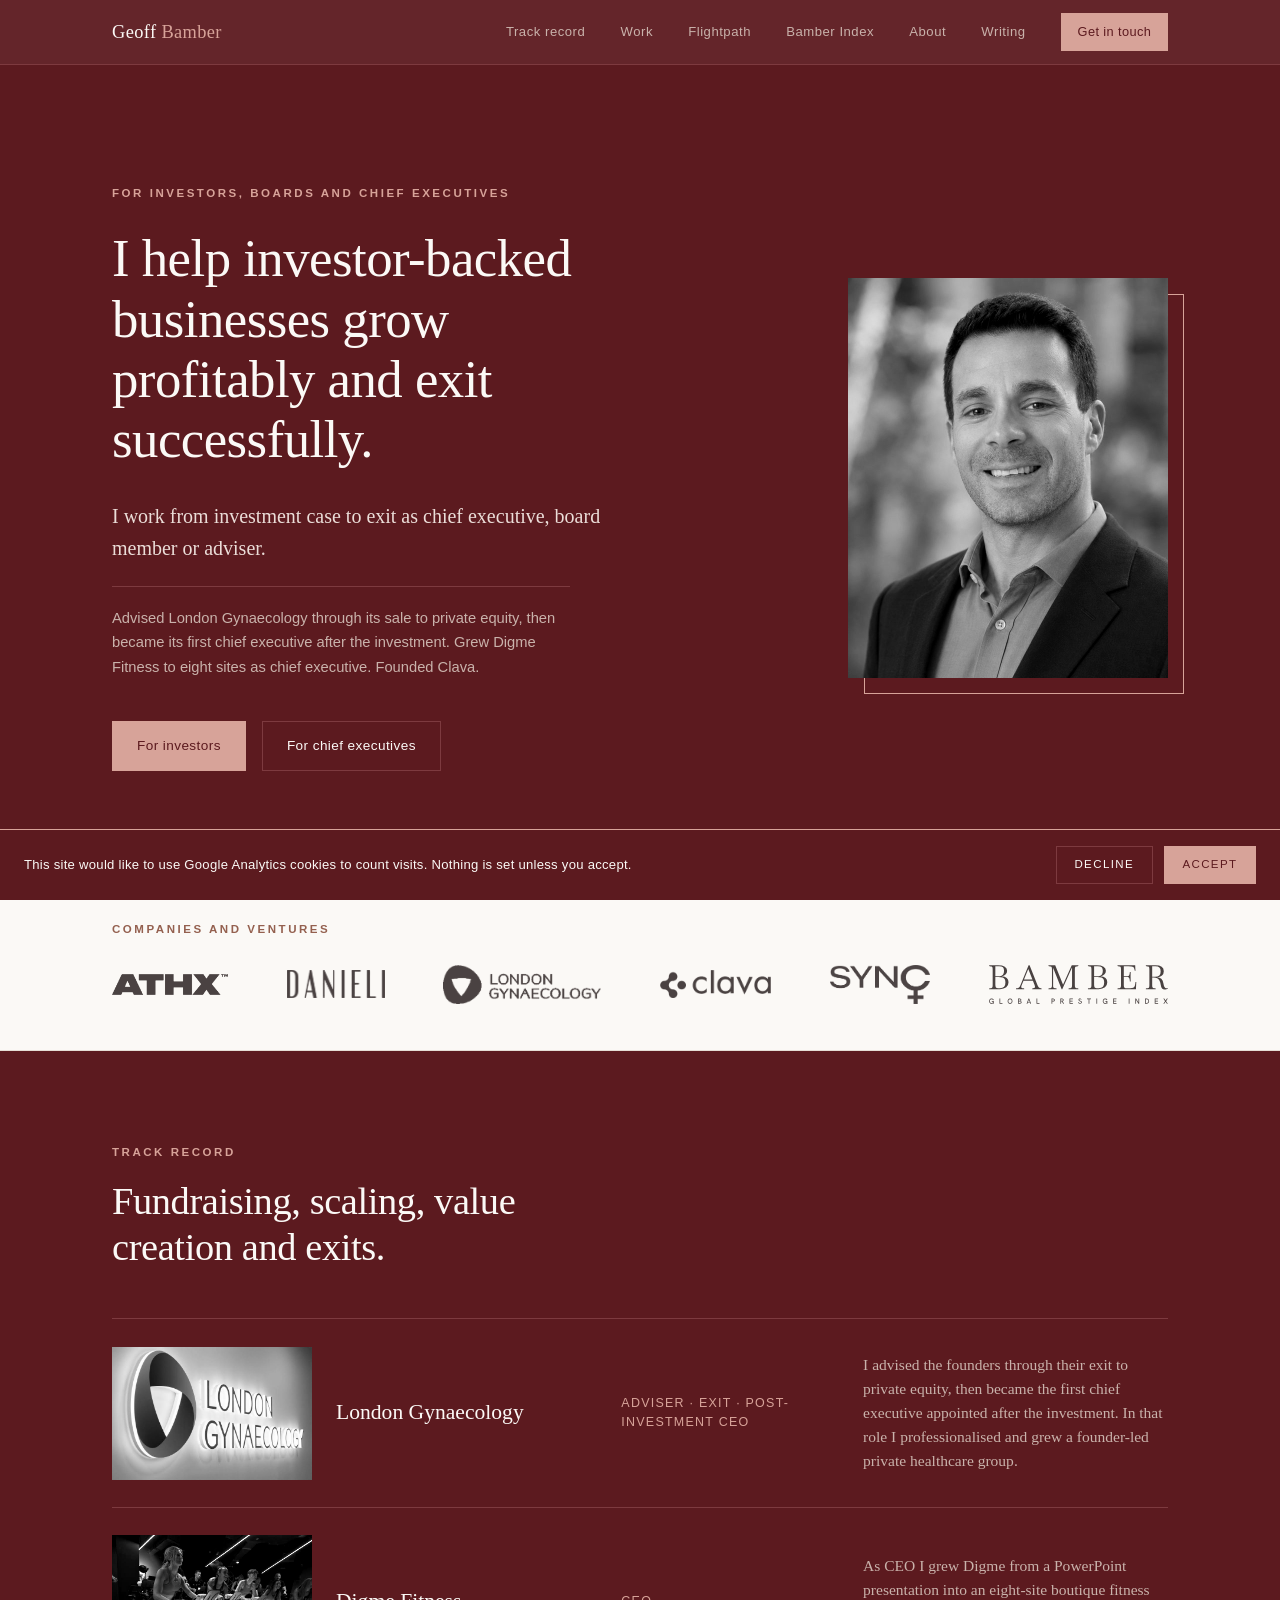
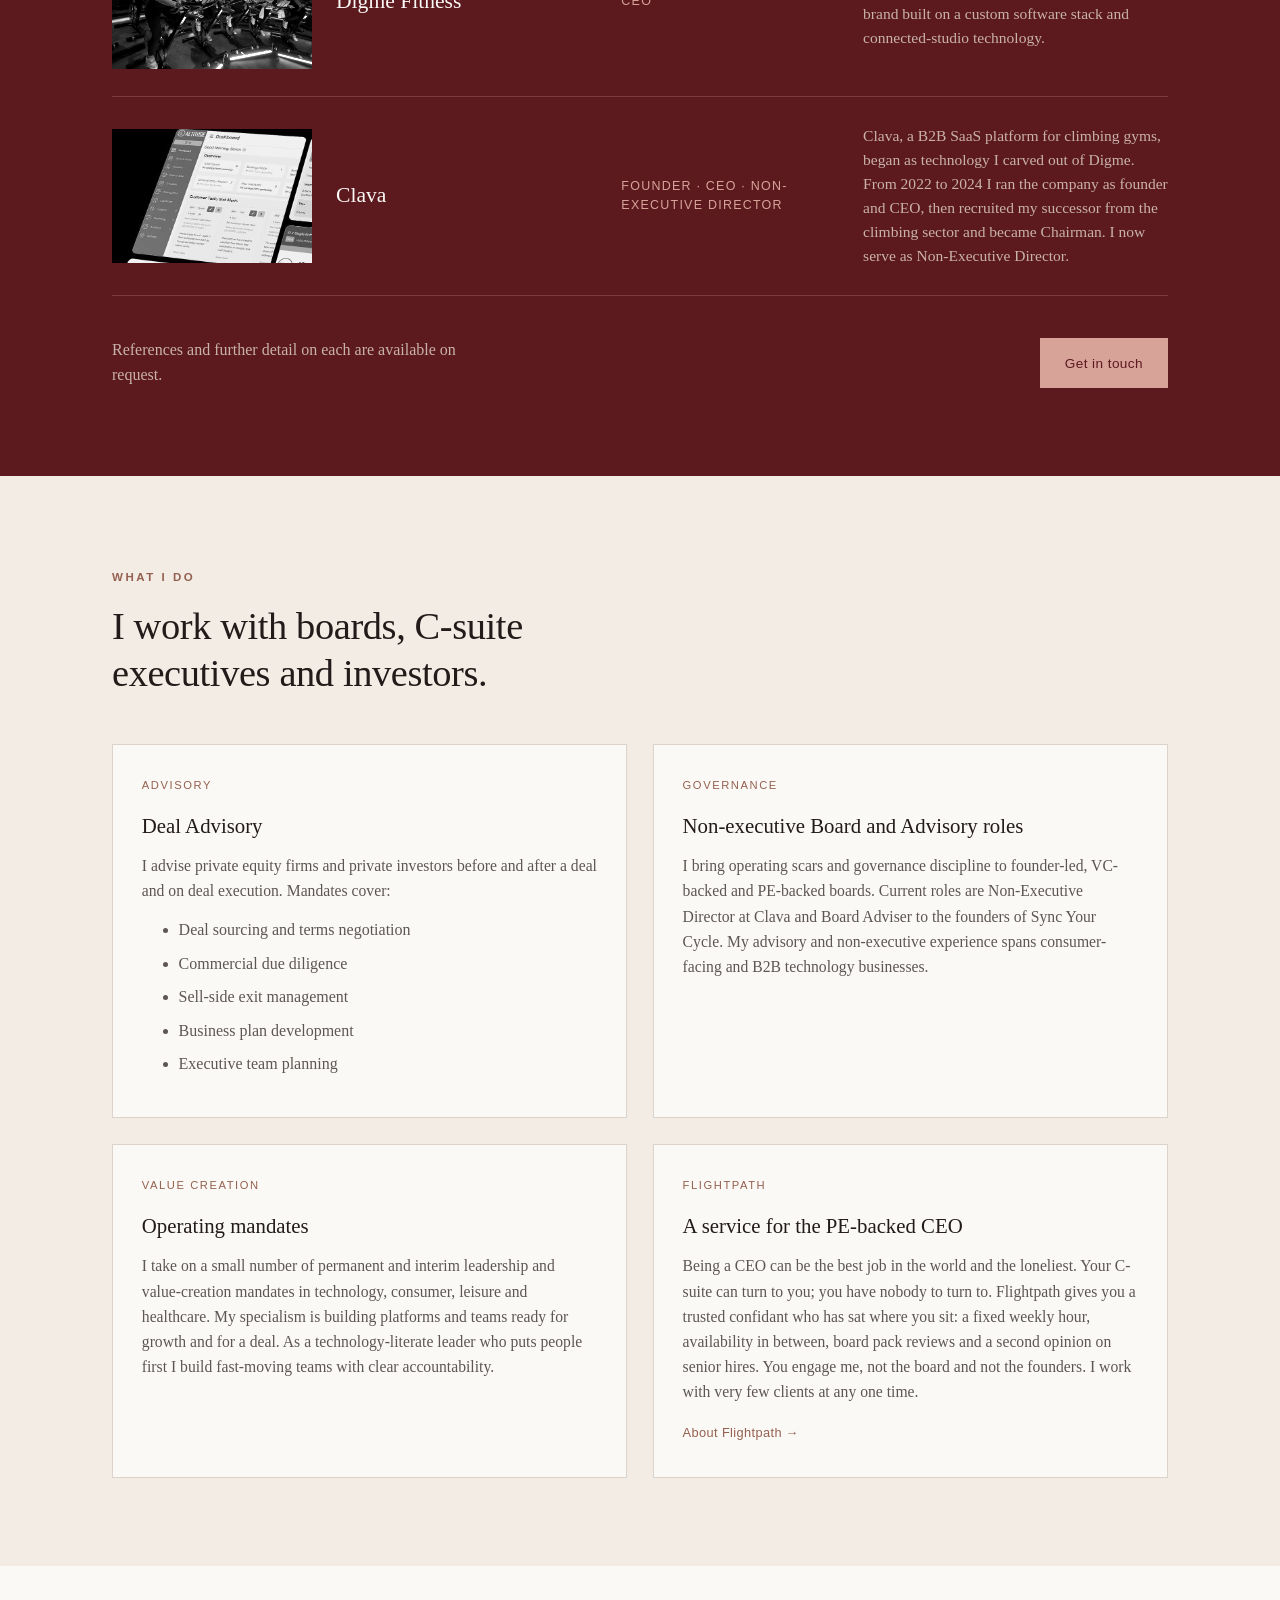
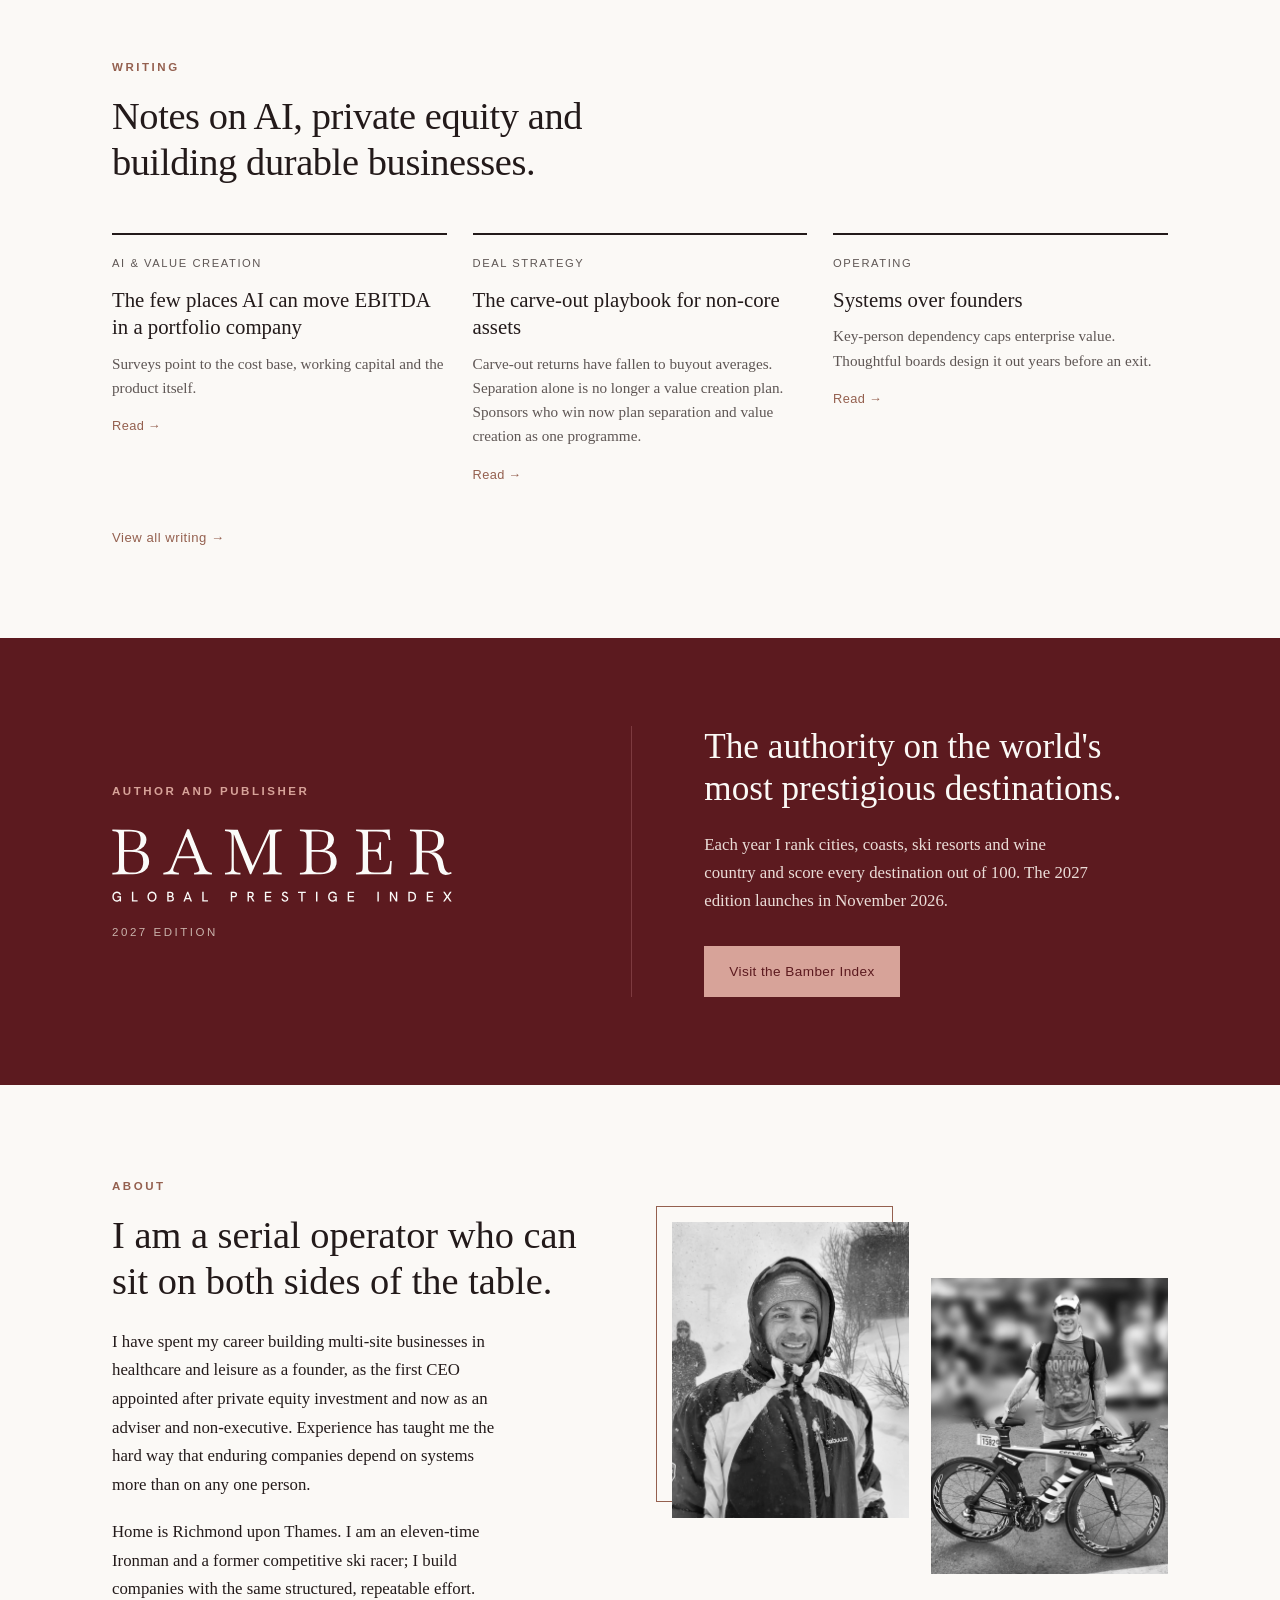
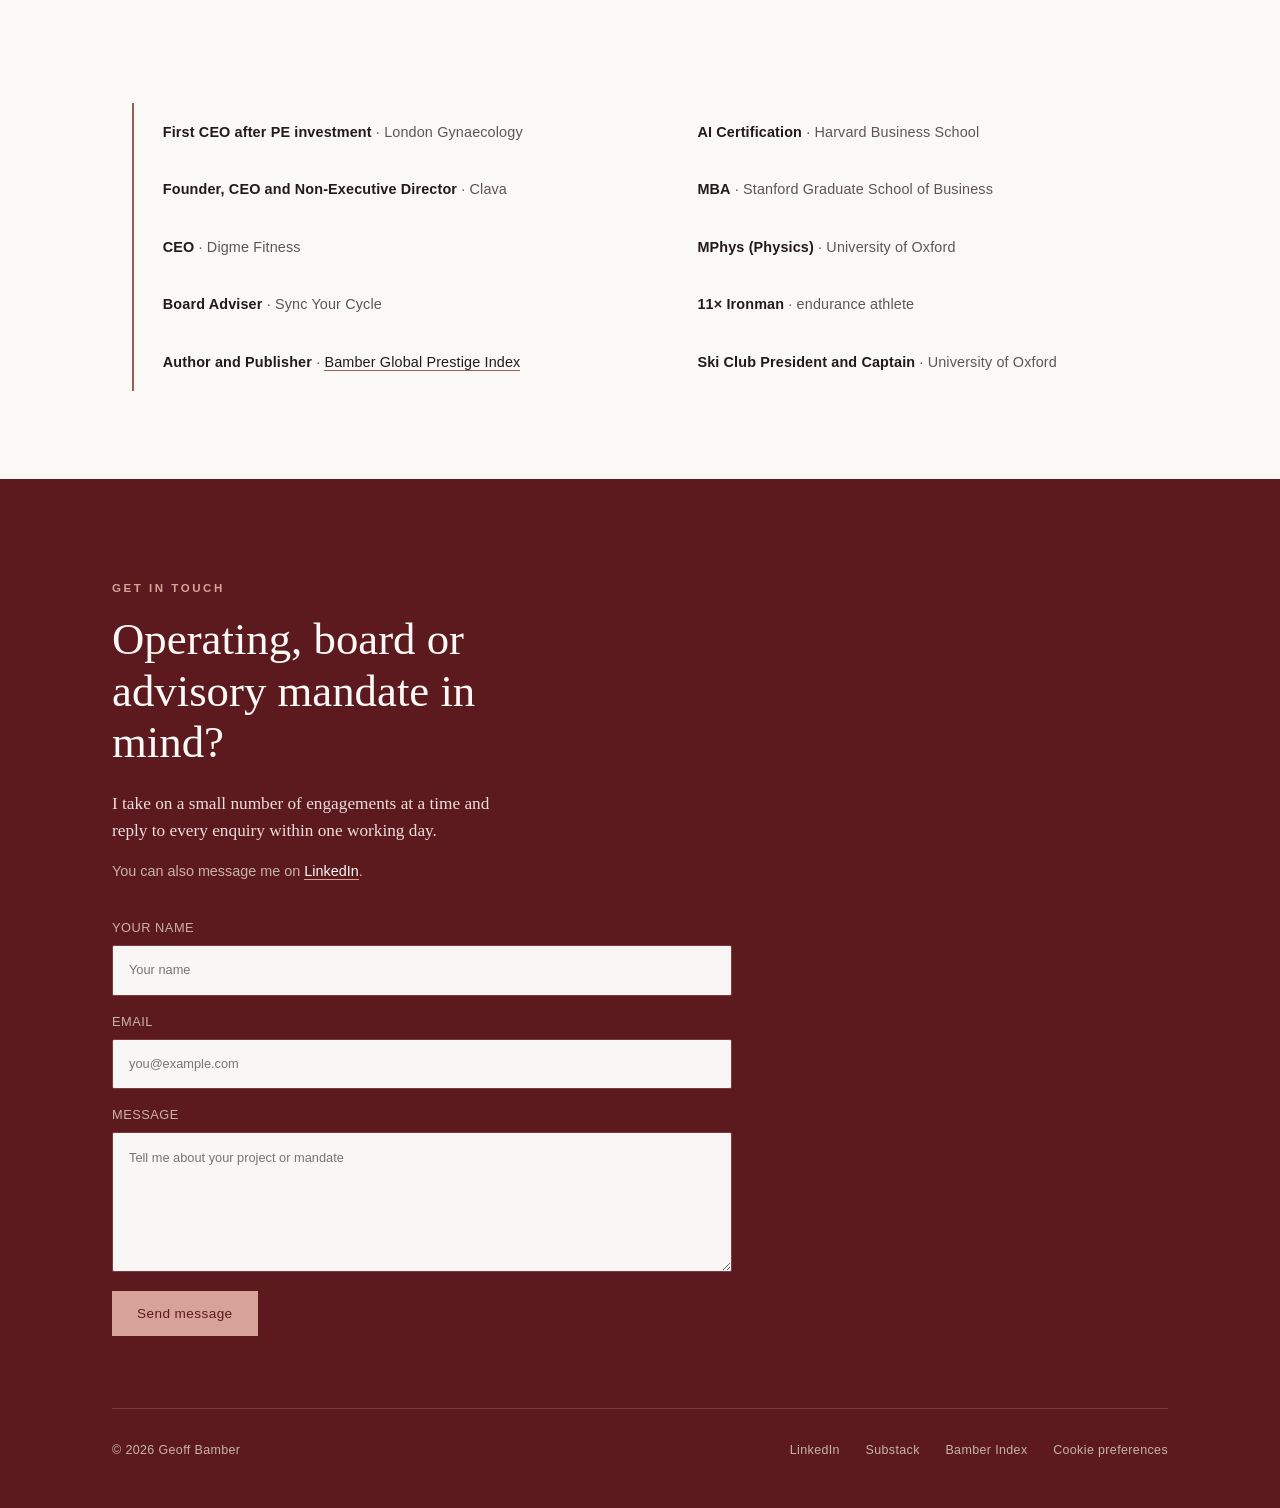
==== commit 84d8d102: "Merge the redesign branch (hero, imagery, navigation, Bamber Index) with the published articles Keep" ====
--- a/index.html
+++ b/index.html
@@ -3,7 +3,19 @@
 <head>
 <meta charset="UTF-8">
 <meta name="viewport" content="width=device-width, initial-scale=1.0">
-<title>Geoff Bamber</title>
+<title>Geoff Bamber | Growth and exits for investor-backed businesses</title>
+<meta name="description" content="I help investor-backed businesses grow profitably and exit successfully, working as chief executive, board member or adviser.">
+<link rel="canonical" href="https://geoffbamber.com/">
+<meta property="og:type" content="website">
+<meta property="og:url" content="https://geoffbamber.com/">
+<meta property="og:title" content="Geoff Bamber | Growth and exits for investor-backed businesses">
+<meta property="og:description" content="I help investor-backed businesses grow profitably and exit successfully, working as chief executive, board member or adviser.">
+<meta property="og:image" content="https://geoffbamber.com/og-image.jpg">
+<meta property="og:image:width" content="1200">
+<meta property="og:image:height" content="630">
+<meta name="twitter:card" content="summary_large_image">
+<link rel="icon" href="favicon.svg" type="image/svg+xml">
+<link rel="apple-touch-icon" href="apple-touch-icon.png">
 <link rel="stylesheet" href="styles.css">
 <script src="analytics.js" defer></script>
 </head>
@@ -12,33 +24,83 @@
 <nav>
   <div class="wrap nav-inner">
     <a href="#top" class="wordmark">Geoff <b>Bamber</b></a>
-    <div class="nav-links">
+    <div class="nav-links" id="nav-links">
+      <a href="#track">Track record</a>
       <a href="#work">Work</a>
       <a href="flightpath.html">Flightpath</a>
-      <a href="#advisory">Advisory</a>
-      <a href="#track">Track record</a>
-            <a href="writing.html">Writing</a>
-      <a href="#contact">Contact</a>
-    </div>
+      <a href="#index">Bamber Index</a>
+      <a href="#about">About</a>
+      <a href="writing.html">Writing</a>
+    </div>
+    <a href="#contact" class="nav-cta">Get in touch</a>
+    <button class="nav-toggle" type="button" aria-expanded="false" aria-controls="nav-links" aria-label="Menu"><span></span><span></span><span></span></button>
   </div>
 </nav>
 
 <header class="hero" id="top">
   <div class="wrap hero-grid">
     <div class="hero-copy">
-      <div class="eyebrow hero-eyebrow">Operator&nbsp;·&nbsp;Advisor&nbsp;·&nbsp;Non-Executive Director</div>
-      <h1>Building scalable businesses that create positive impact</h1>
-      <p class="lede">I have spent most of the last two decades building, scaling and exiting businesses in healthcare, consumer, technology and financial services as both a CEO, an Advisor and a Board member. Now I advise entrepreneurs, venture capital & private equity firms and portfolio companies on their challenges surrounding growth, value creation, investment readiness and technology.</p>
+      <div class="eyebrow hero-eyebrow">For investors, boards and chief executives</div>
+      <h1>I help investor-backed businesses grow profitably and exit successfully.</h1>
+      <p class="lede">I work from investment case to exit as chief executive, board member or adviser.</p>
+      <p class="hero-proof">Advised London Gynaecology through its sale to private equity, then became its first chief executive after the investment. Grew Digme Fitness to eight sites as chief executive. Founded Clava.</p>
       <div class="hero-cta">
-        <a href="#contact" class="btn btn-primary">Work with me</a>
-                <a href="writing.html" class="btn btn-ghost">Read my writing</a>
+        <a href="#work" class="btn btn-primary">For investors</a>
+        <a href="flightpath.html" class="btn btn-ghost">For chief executives</a>
       </div>
     </div>
     <div class="hero-portrait">
-      <img src="geoff_bamber_headshot.png" alt="Geoff Bamber" width="320" height="400">
+      <img src="geoff_bamber_headshot.jpg" alt="Geoff Bamber" width="640" height="800" fetchpriority="high">
     </div>
   </div>
 </header>
+
+<section class="logo-strip" id="advisory">
+  <div class="wrap">
+    <span class="eyebrow">Companies and ventures</span>
+    <div class="logo-row">
+      <img class="client-logo client-logo-short" src="logos/athx.png" alt="Athx Games" width="859" height="154" loading="lazy">
+      <img class="client-logo" src="logos/danieli.png" alt="Gelateria Danieli" width="830" height="238" loading="lazy">
+      <img class="client-logo client-logo-tall" src="logos/london-gynaecology.png" alt="London Gynaecology" width="782" height="190" loading="lazy">
+      <img class="client-logo" src="logos/clava.png" alt="Clava" width="548" height="139" loading="lazy">
+      <img class="client-logo client-logo-tall" src="logos/sync-your-cycle.png" alt="Sync Your Cycle" width="1060" height="405" loading="lazy">
+      <a href="#index" class="logo-link"><img class="client-logo client-logo-tall" src="logos/bamber-index-ink.svg" alt="Bamber Global Prestige Index" width="542" height="116" loading="lazy"></a>
+    </div>
+  </div>
+</section>
+
+<section class="section section-dark" id="track">
+  <div class="wrap">
+    <div class="section-head">
+      <span class="eyebrow">Track record</span>
+      <h2>Fundraising, scaling, value creation and exits.</h2>
+    </div>
+    <div class="ledger">
+      <div class="ledger-row">
+        <img class="ledger-photo ledger-photo-light" src="london_gynaecology_sign.jpg" alt="London Gynaecology sign on a clinic wall" width="678" height="452" loading="lazy">
+        <div class="ledger-venture">London Gynaecology</div>
+        <div class="ledger-role">Adviser · Exit · Post-Investment CEO</div>
+        <div class="ledger-note">I advised the founders through their exit to private equity, then became the first chief executive appointed after the investment. In that role I professionalised and grew a founder-led private healthcare group.</div>
+      </div>
+      <div class="ledger-row">
+        <img class="ledger-photo" src="digme_studio.jpg" alt="Riders in a cycle class at a Digme Fitness studio" width="678" height="452" loading="lazy">
+        <div class="ledger-venture">Digme Fitness</div>
+        <div class="ledger-role">CEO</div>
+        <div class="ledger-note">As CEO I grew Digme from a PowerPoint presentation into an eight-site boutique fitness brand built on a custom software stack and connected-studio technology.</div>
+      </div>
+      <div class="ledger-row">
+        <img class="ledger-photo ledger-photo-light ledger-photo-topleft" src="clava_product.jpg" alt="Clava dashboard screens for a climbing gym" width="592" height="518" loading="lazy">
+        <div class="ledger-venture">Clava</div>
+        <div class="ledger-role">Founder · CEO · Non-Executive Director</div>
+        <div class="ledger-note">Clava, a B2B SaaS platform for climbing gyms, began as technology I carved out of Digme. From 2022 to 2024 I ran the company as founder and CEO, then recruited my successor from the climbing sector and became Chairman. I now serve as Non-Executive Director.</div>
+      </div>
+    </div>
+    <div class="section-cta">
+      <p>References and further detail on each are available on request.</p>
+      <a href="#contact" class="btn btn-primary">Get in touch</a>
+    </div>
+  </div>
+</section>
 
 <section class="section section-parchment" id="work">
   <div class="wrap">
@@ -50,9 +112,9 @@
       <div class="strand">
         <span class="tag">Advisory</span>
         <h3>Deal Advisory</h3>
-        <p>I work with Private Equity and private investors on pre- and post-deal advisory mandates and deal execution. This covers:</p>
+        <p>I advise private equity firms and private investors before and after a deal and on deal execution. Mandates cover:</p>
         <ul>
-          <li>Deal-sourcing and terms negotiation</li>
+          <li>Deal sourcing and terms negotiation</li>
           <li>Commercial due diligence</li>
           <li>Sell-side exit management</li>
           <li>Business plan development</li>
@@ -62,75 +124,19 @@
       <div class="strand">
         <span class="tag">Governance</span>
         <h3>Non-executive Board and Advisory roles</h3>
-        <p>Bringing operating scars and governance discipline to founder-led, VC-backed and PE-backed boards, including my current NED role at Clava. I have significant advisory and NED experience across consumer-facing and B2B technology businesses.</p>
+        <p>I bring operating scars and governance discipline to founder-led, VC-backed and PE-backed boards. Current roles are Non-Executive Director at Clava and Board Adviser to the founders of Sync Your Cycle. My advisory and non-executive experience spans consumer-facing and B2B technology businesses.</p>
       </div>
       <div class="strand">
         <span class="tag">Value creation</span>
         <h3>Operating mandates</h3>
-        <p>Selective permanent and interim leadership and value-creation work in technology, consumer, leisure and healthcare. 
-          
-          I specialise in building scalable platforms and teams that are growth- and deal-ready. I am a tech-savvy people-first leader that places great emphasis on scalable, fast-moving and highly accountable teams. I believe that winning cultures create winning businesses.
-        </p>
+        <p>I take on a small number of permanent and interim leadership and value-creation mandates in technology, consumer, leisure and healthcare. My specialism is building platforms and teams ready for growth and for a deal. As a technology-literate leader who puts people first I build fast-moving teams with clear accountability.</p>
       </div>
       <a class="strand" href="flightpath.html">
         <span class="tag">Flightpath</span>
         <h3>A service for the PE-backed CEO</h3>
-        <p>Being a CEO can be the best job in the world. It can also be lonely. Your C-suite can turn to you, but where can you turn? Flightpath gives you a trusted confidant who has sat where you sit: a fixed weekly hour, availability in between, board pack reviews and a second opinion on senior hires. I am engaged by you, not the Board and not the founders, and I work with very few clients at any one time.</p>
+        <p>Being a CEO can be the best job in the world and the loneliest. Your C-suite can turn to you; you have nobody to turn to. Flightpath gives you a trusted confidant who has sat where you sit: a fixed weekly hour, availability in between, board pack reviews and a second opinion on senior hires. You engage me, not the board and not the founders. I work with very few clients at any one time.</p>
         <span class="more">About Flightpath →</span>
       </a>
-    </div>
-  </div>
-</section>
-
-<section class="section" id="advisory">
-  <div class="wrap">
-    <div class="section-head">
-      <span class="eyebrow">Advisory</span>
-      <h2>Example brands I've advised.</h2>
-    </div>
-    <div class="clients">
-      <div class="client">
-        <div class="client-name">Athx Games</div>
-        <div class="client-sector">Global Fitness Competitions</div>
-      </div>
-      <div class="client">
-        <div class="client-name">Gelateria Danieli</div>
-        <div class="client-sector">Luxury Treats</div>
-      </div>
-      <div class="client">
-        <div class="client-name">London Gynaecology</div>
-        <div class="client-sector">Private healthcare</div>
-      </div>
-      <div class="client">
-        <div class="client-name">Clava</div>
-        <div class="client-sector">B2B SaaS</div>
-      </div>
-    </div>
-  </div>
-</section>
-
-<section class="section section-dark" id="track">
-  <div class="wrap">
-    <div class="section-head">
-      <span class="eyebrow">Track record</span>
-      <h2>Fundraising. Scaling. Value Creation. Exits.</h2>
-    </div>
-    <div class="ledger">
-      <div class="ledger-row">
-        <div class="ledger-venture">London Gynaecology</div>
-        <div class="ledger-role">Advisor · Exit · Post-Investment CEO</div>
-        <div class="ledger-note">Advised founders through exit to Private Equity; First chief executive appointed after private-equity investment; professionalisation and growth of a founder-led private healthcare group.</div>
-      </div>
-      <div class="ledger-row">
-        <div class="ledger-venture">Digme Fitness</div>
-        <div class="ledger-role">CEO</div>
-        <div class="ledger-note">Grew this boutique fitness business from a powerpoint presentation to an eight-site fitness brand built on a custom tech stack and connected-studio technology.</div>
-      </div>
-      <div class="ledger-row">
-        <div class="ledger-venture">Clava</div>
-        <div class="ledger-role">Founder · CEO · Non-Executive Director</div>
-        <div class="ledger-note">Carved out technology from Digme to build this B2B SaaS platform for climbing-gyms. Ran as Founder and CEO from 2022 to 2024 before recruiting successor CEO from the climbing sector and stepping up to Chairman. Now I serve as Non-Executive Director.</div>
-      </div>
     </div>
   </div>
 </section>
@@ -165,23 +171,48 @@
   </div>
 </section>
 
-<section class="section section-parchment" id="about">
+<section class="section section-dark index-feature" id="index">
+  <div class="wrap index-grid">
+    <div class="index-mark">
+      <span class="eyebrow">Author and publisher</span>
+      <img src="logos/bamber-index-bone.svg" alt="Bamber Global Prestige Index" width="542" height="116" loading="lazy">
+      <span class="index-edition">2027 edition</span>
+    </div>
+    <div class="index-copy">
+      <h2>The authority on the world's most prestigious destinations.</h2>
+      <p>Each year I rank cities, coasts, ski resorts and wine country and score every destination out of 100. The 2027 edition launches in November 2026.</p>
+      <a href="https://www.bamberindex.com/" target="_blank" rel="noopener" class="btn btn-primary">Visit the Bamber Index</a>
+    </div>
+  </div>
+</section>
+
+<section class="section" id="about">
   <div class="wrap about">
     <div class="about-text">
       <span class="eyebrow">About</span>
-      <h2 style="font-family:var(--serif);font-weight:normal;font-size:clamp(1.7rem,3.4vw,2.4rem);margin:.9rem 0 1.5rem;line-height:1.2;">I am a serial operator that can sit on both sides of the table.</h2>
-      <p>I've spent my career building multi-site businesses in healthcare and leisure — as a founder, as the first CEO brought in after private-equity investment, and now as an adviser and non-executive — and learning, the hard way, that the companies that endure run on systems rather than any single person.</p>
-      <p>Based in Richmond upon Thames. Eleven-time Ironman and former competitive ski racer — the same appetite for structured, repeatable effort is reflected in how I build companies.</p>
+      <h2 style="font-family:var(--serif);font-weight:normal;font-size:clamp(1.7rem,3.4vw,2.4rem);margin:.9rem 0 1.5rem;line-height:1.2;">I am a serial operator who can sit on both sides of the table.</h2>
+      <p>I have spent my career building multi-site businesses in healthcare and leisure as a founder, as the first CEO appointed after private equity investment and now as an adviser and non-executive. Experience has taught me the hard way that enduring companies depend on systems more than on any one person.</p>
+      <p>Home is Richmond upon Thames. I am an eleven-time Ironman and a former competitive ski racer; I build companies with the same structured, repeatable effort.</p>
+    </div>
+    <div class="about-photos">
+      <figure class="about-photo">
+        <img src="geoff_bamber_snow.jpg" alt="Geoff Bamber smiling in a snowstorm in ski jacket and hat" width="960" height="1200" loading="lazy">
+      </figure>
+      <figure class="about-photo">
+        <img src="geoff_bamber_ironman.jpg" alt="Geoff Bamber standing with his race bike before an Ironman" width="960" height="1200" loading="lazy">
+      </figure>
     </div>
     <ul class="credentials">
-      <li><strong>CEO, first post-PE investment</strong> — London Gynaecology</li>
-      <li><strong>Founder, CEO, Non-Executive Director</strong> — Clava</li>
-      <li><strong>CEO</strong> — Digme Fitness</li>
-      <li><strong>AI Certification</strong> — Harvard Business School</li>
-      <li><strong>MBA</strong> — Stanford Graduate School of Business</li>
-      <li><strong>MPhys (Physics)</strong> — Oxford University</li>
-      <li><strong>11× Ironman</strong> — endurance athlete</li>
-      <li><strong>President & Captain, Ski Club</strong> — University of Oxford</li>
+      <li><strong>First CEO after PE investment</strong> · London Gynaecology</li>
+      <li><strong>Founder, CEO and Non-Executive Director</strong> · Clava</li>
+      <li><strong>CEO</strong> · Digme Fitness</li>
+      <li><strong>Board Adviser</strong> · Sync Your Cycle</li>
+      <li><strong>Author and Publisher</strong> · <a href="https://www.bamberindex.com/" target="_blank" rel="noopener">Bamber Global Prestige Index</a></li>
+      <li><strong>AI Certification</strong> · Harvard Business School</li>
+      <li><strong>MBA</strong> · Stanford Graduate School of Business</li>
+      <li><strong>MPhys (Physics)</strong> · University of Oxford</li>
+      <li><strong>11× Ironman</strong> · endurance athlete</li>
+      <li><strong>Ski Club President and Captain</strong> · University of Oxford</li>
     </ul>
   </div>
 </section>
@@ -189,13 +220,16 @@
 <section class="contact" id="contact">
   <div class="wrap">
     <span class="eyebrow">Get in touch</span>
-    <h2 style="margin-top:.9rem;">Operating, Board or Advisory mandate in mind?</h2>
-    <p class="lede">I take on a small number of engagements at a time. If the fit is right, I'd love to hear from you.</p>
+    <h2 style="margin-top:.9rem;">Operating, board or advisory mandate in mind?</h2>
+    <p class="lede">I take on a small number of engagements at a time and reply to every enquiry within one working day.</p>
+    <p class="contact-alt">You can also message me on <a href="https://www.linkedin.com/in/geoff-bamber-uk" target="_blank" rel="noopener">LinkedIn</a>.</p>
 
     <form class="contact-form" action="https://api.web3forms.com/submit" method="POST">
       <input type="hidden" name="access_key" value="886e6d17-dc25-4bf3-a3f9-d06b472002fb">
       <input type="hidden" name="subject" value="New website enquiry from Geoff Bamber site">
       <input type="hidden" name="from_name" value="Geoff Bamber website">
+      <input type="hidden" name="redirect" value="https://geoffbamber.com/thanks.html">
+      <input type="checkbox" name="botcheck" style="display:none" tabindex="-1" autocomplete="off" aria-hidden="true">
       <label>
         <span>Your name</span>
         <input type="text" name="name" placeholder="Your name" required>
@@ -216,10 +250,12 @@
       <div class="social">
         <a href="https://www.linkedin.com/in/geoff-bamber-uk" target="_blank" rel="noopener">LinkedIn</a>
         <a href="https://geoffbamber.substack.com" target="_blank" rel="noopener">Substack</a>
-      </div>
-    </div>
-  </div>
-</section>
-
+        <a href="https://www.bamberindex.com/" target="_blank" rel="noopener">Bamber Index</a>
+      </div>
+    </div>
+  </div>
+</section>
+
+<script src="site.js" defer></script>
 </body>
 </html>
--- a/styles.css
+++ b/styles.css
@@ -56,10 +56,20 @@
   letter-spacing:.02em;
 }
 .wordmark b{color:var(--rose);font-weight:normal}
-.nav-links{display:flex;gap:2.2rem;font-family:var(--sans);font-size:.82rem;letter-spacing:.04em}
+.nav-links{display:flex;gap:2.2rem;margin-left:auto;font-family:var(--sans);font-size:.82rem;letter-spacing:.04em}
 .nav-links a{color:var(--muted-light);transition:color .2s}
 .nav-links a:hover,.nav-links a:focus{color:var(--warm-white)}
-.nav-toggle{display:none}
+.nav-cta{
+  font-family:var(--sans);font-size:.8rem;letter-spacing:.03em;font-weight:500;white-space:nowrap;
+  padding:.55rem 1.05rem;margin-left:2.2rem;background:var(--rose);color:var(--oxblood);transition:background .2s;
+}
+.nav-cta:hover,.nav-cta:focus{background:var(--rose-soft)}
+.nav-toggle{display:none;background:none;border:0;cursor:pointer;width:44px;height:44px;padding:13px 10px;margin:0 -10px 0 .5rem}
+.nav-toggle span{display:block;height:2px;background:var(--warm-white);margin-bottom:6px;transition:transform .2s,opacity .2s}
+.nav-toggle span:last-child{margin-bottom:0}
+nav.open .nav-toggle span:nth-child(1){transform:translateY(8px) rotate(45deg)}
+nav.open .nav-toggle span:nth-child(2){opacity:0}
+nav.open .nav-toggle span:nth-child(3){transform:translateY(-8px) rotate(-45deg)}
 
 /* ---------- HERO ---------- */
 .hero{
@@ -72,9 +82,9 @@
 .hero h1{
   font-family:var(--serif);
   font-weight:normal;
-  font-size:clamp(2.2rem,5.4vw,3.9rem);
-  line-height:1.12;
-  max-width:16ch;
+  font-size:clamp(2.1rem,4.6vw,3.3rem);
+  line-height:1.14;
+  max-width:20ch;
   letter-spacing:-.01em;
 }
 .hero h1 .accent{
@@ -95,6 +105,16 @@
   margin-top:1.9rem;
   line-height:1.6;
 }
+.hero p.hero-proof{
+  font-family:var(--sans);
+  font-size:.92rem;
+  color:var(--muted-light);
+  max-width:56ch;
+  margin-top:1.4rem;
+  padding-top:1.2rem;
+  border-top:1px solid var(--oxblood-line);
+  line-height:1.65;
+}
 .hero-cta{display:flex;gap:1rem;margin-top:2.6rem;flex-wrap:wrap}
 .btn{
   font-family:var(--sans);font-size:.85rem;letter-spacing:.03em;font-weight:500;
@@ -114,7 +134,7 @@
 }
 .hero-portrait img{
   position:relative;z-index:1;display:block;
-  width:100%;max-width:320px;aspect-ratio:4/5;object-fit:cover;
+  width:100%;height:auto;max-width:320px;aspect-ratio:4/5;object-fit:cover;
   filter:grayscale(100%) contrast(1.05);
 }
 
@@ -174,24 +194,36 @@
 li{margin:.55rem 0;}
 
 /* ---------- ADVISORY CLIENTS ---------- */
-.clients{display:grid;grid-template-columns:repeat(2,1fr);gap:1.6rem}
-.client{
-  border:1px solid #DCD4CB;padding:2.4rem 1.8rem;text-align:center;
-  background:var(--warm-white);transition:border-color .25s,transform .25s;
-}
-.client:hover{transform:translateY(-3px);border-color:var(--rose)}
-.client-name{font-family:var(--serif);font-size:1.45rem;margin-bottom:.55rem}
-.client-sector{font-family:var(--sans);font-size:.72rem;letter-spacing:.14em;text-transform:uppercase;color:var(--rose)}
+.logo-strip{padding:2.6rem 0 2.9rem;background:var(--warm-white);border-bottom:1px solid #E6DED5}
+.logo-row{display:flex;flex-wrap:wrap;align-items:center;justify-content:space-between;gap:1.8rem 2.2rem;margin-top:1.5rem}
+.logo-row .client-logo{height:1.75rem;opacity:.82}
+.logo-row .client-logo-tall{height:2.4rem}
+.logo-row .client-logo-short{height:1.3rem}
+.logo-row .logo-link{display:block;line-height:0}
+.logo-row .logo-link:hover .client-logo{opacity:1}
+.client-logo{display:block;height:2.1rem;width:auto;max-width:100%}
+.client-logo-tall{height:2.9rem}
+.client-logo-short{height:1.55rem}
 
 /* ---------- LEDGER (track record) ---------- */
 .section-dark{background:var(--oxblood);color:var(--warm-white)}
 .section-dark .section-head h2{color:var(--warm-white)}
 .ledger{border-top:1px solid var(--oxblood-line)}
 .ledger-row{
-  display:grid;grid-template-columns:1.4fr 1fr 1.3fr;gap:1.5rem;
+  display:grid;grid-template-columns:200px 1.2fr 1fr 1.4fr;gap:1.5rem;
   padding:1.7rem 0;border-bottom:1px solid var(--oxblood-line);
-  align-items:baseline;transition:padding-left .25s,background .25s;
-}
+  align-items:center;transition:padding-left .25s,background .25s;
+}
+.ledger-venture{grid-column:2}
+.ledger-photo{
+  grid-column:1;display:block;width:100%;height:auto;aspect-ratio:3/2;object-fit:cover;
+  filter:grayscale(100%) brightness(1.3) contrast(1.05);transition:filter .4s;
+}
+.ledger-photo-light{filter:grayscale(100%)}
+.ledger-photo-topleft{object-position:top left}
+.ledger-row:hover .ledger-photo{filter:none}
+.section-cta{display:flex;flex-wrap:wrap;align-items:center;justify-content:space-between;gap:1.2rem 2rem;margin-top:2.6rem}
+.section-cta p{color:var(--muted-light);font-size:1rem;max-width:44ch}
 .ledger-row:hover{padding-left:.9rem;background:rgba(148,96,79,.06)}
 .ledger-venture{font-family:var(--serif);font-size:1.35rem}
 .ledger-role{font-family:var(--sans);font-size:.78rem;letter-spacing:.1em;text-transform:uppercase;color:var(--rose)}
@@ -344,14 +376,34 @@
 /* ---------- ABOUT ---------- */
 .about{display:grid;grid-template-columns:1fr 1fr;gap:4rem;align-items:center}
 .about-text p{font-size:1.05rem;line-height:1.7;color:var(--ink);margin-bottom:1.2rem;max-width:46ch}
-.credentials{border-left:2px solid var(--rose);padding-left:1.8rem}
+.about-photos{display:grid;grid-template-columns:1fr 1fr;gap:1.4rem;align-items:start;justify-self:end;width:100%;max-width:520px}
+.about-photo{position:relative}
+.about-photo + .about-photo{margin-top:3.5rem}
+.about-photo:first-child::before{
+  content:"";position:absolute;top:-1rem;left:-1rem;right:1rem;bottom:1rem;
+  border:1px solid var(--rose);z-index:0;
+}
+.about-photo img{position:relative;z-index:1;display:block;width:100%;height:auto;aspect-ratio:4/5;object-fit:cover}
+.credentials{grid-column:1/-1;display:grid;grid-template-rows:repeat(5,auto);grid-auto-flow:column;grid-auto-columns:1fr;column-gap:4rem;border-left:2px solid var(--rose);padding-left:1.8rem}
 .credentials li{list-style:none;font-family:var(--sans);font-size:.9rem;color:var(--muted);padding:.55rem 0;letter-spacing:.01em}
 .credentials li strong{color:var(--ink);font-weight:600}
+.about-text p a,.credentials a{color:var(--ink);border-bottom:1px solid var(--rose);transition:color .2s}
+.about-text p a:hover,.about-text p a:focus,.credentials a:hover,.credentials a:focus{color:var(--rose)}
+
+/* ---------- BAMBER INDEX FEATURE ---------- */
+.index-grid{display:grid;grid-template-columns:1fr 1.2fr;gap:4.5rem;align-items:center}
+.index-mark img{display:block;width:100%;max-width:340px;height:auto;margin:1.6rem 0 1.1rem}
+.index-edition{font-family:var(--sans);font-size:.72rem;letter-spacing:.22em;text-transform:uppercase;color:var(--muted-light)}
+.index-copy{border-left:1px solid var(--oxblood-line);padding-left:4.5rem}
+.index-copy h2{font-family:var(--serif);font-weight:normal;font-size:clamp(1.6rem,3vw,2.2rem);line-height:1.2;color:var(--warm-white)}
+.index-copy p{color:#EBDDD8;font-size:1.05rem;line-height:1.65;max-width:46ch;margin:1.3rem 0 2rem}
 
 /* ---------- CONTACT / FOOTER ---------- */
 .contact{background:var(--oxblood);color:var(--warm-white);padding:6rem 0 3rem}
 .contact h2{font-family:var(--serif);font-weight:normal;font-size:clamp(1.9rem,4vw,2.8rem);max-width:18ch;line-height:1.15}
 .contact .lede{color:#EBDDD8;max-width:46ch;margin:1.4rem 0 2.4rem;font-size:1.08rem}
+.contact .contact-alt{font-family:var(--sans);font-size:.9rem;color:var(--muted-light);margin:-1.4rem 0 2.2rem}
+.contact .contact-alt a{color:var(--warm-white);border-bottom:1px solid var(--rose)}
 .contact-form{max-width:620px;display:grid;gap:1rem}
 .contact-form label{display:grid;gap:.45rem;font-family:var(--sans);font-size:.8rem;letter-spacing:.04em;text-transform:uppercase;color:var(--muted-light)}
 .contact-form input,
@@ -368,7 +420,9 @@
   display:flex;justify-content:space-between;align-items:center;
   font-family:var(--sans);font-size:.78rem;color:var(--muted-light);letter-spacing:.03em;
 }
-.foot .social{display:flex;gap:1.6rem}
+.foot{flex-wrap:wrap;gap:1rem 2rem}
+.foot span,.foot a{white-space:nowrap}
+.foot .social{display:flex;flex-wrap:wrap;gap:.6rem 1.6rem}
 .foot a:hover{color:var(--rose)}
 
 /* ---------- RESPONSIVE ---------- */
@@ -377,11 +431,28 @@
   .split,.checklists{grid-template-columns:1fr;gap:2.5rem}
   .panel,.panel-box{padding:1.6rem 1.4rem}
   .about{grid-template-columns:1fr;gap:2.5rem}
+  .about-photos{justify-self:start;max-width:420px;padding-left:1rem}
+  .credentials{display:block}
   .hero-grid{grid-template-columns:1fr;gap:3rem}
-  .hero-portrait{justify-self:start;order:-1}
-  .hero-portrait img{max-width:240px}
+  .hero-portrait{justify-self:start}
+  .hero-portrait img{max-width:200px}
   .ledger-row{grid-template-columns:1fr;gap:.4rem;padding:1.4rem 0}
-  .nav-links{display:none}
+  .ledger-venture,.ledger-photo{grid-column:1}
+  .ledger-photo{margin-bottom:.7rem}
+  .nav-toggle{display:block}
+  .nav-cta{margin-left:auto;padding:.5rem .85rem;font-size:.76rem}
+  .nav-links{
+    display:none;position:absolute;top:64px;left:0;right:0;flex-direction:column;gap:0;margin:0;
+    padding:.2rem 2rem 1rem;background:var(--oxblood);border-bottom:1px solid var(--oxblood-line);font-size:.95rem;
+  }
+  nav.open .nav-links{display:flex}
+  .nav-links a{padding:.95rem 0;border-bottom:1px solid var(--oxblood-line);color:var(--warm-white)}
+  .nav-links a:last-child{border-bottom:0}
+  .logo-row{justify-content:flex-start;gap:1.6rem 2.2rem}
+  .index-grid{grid-template-columns:1fr;gap:2.4rem}
+  .index-mark img{max-width:260px}
+  .index-copy{border-left:0;padding-left:0;border-top:1px solid var(--oxblood-line);padding-top:2.2rem}
+  .hero-grid{gap:2.4rem}
   .hero{padding:5rem 0 4.5rem}
   .section{padding:4rem 0}
 }
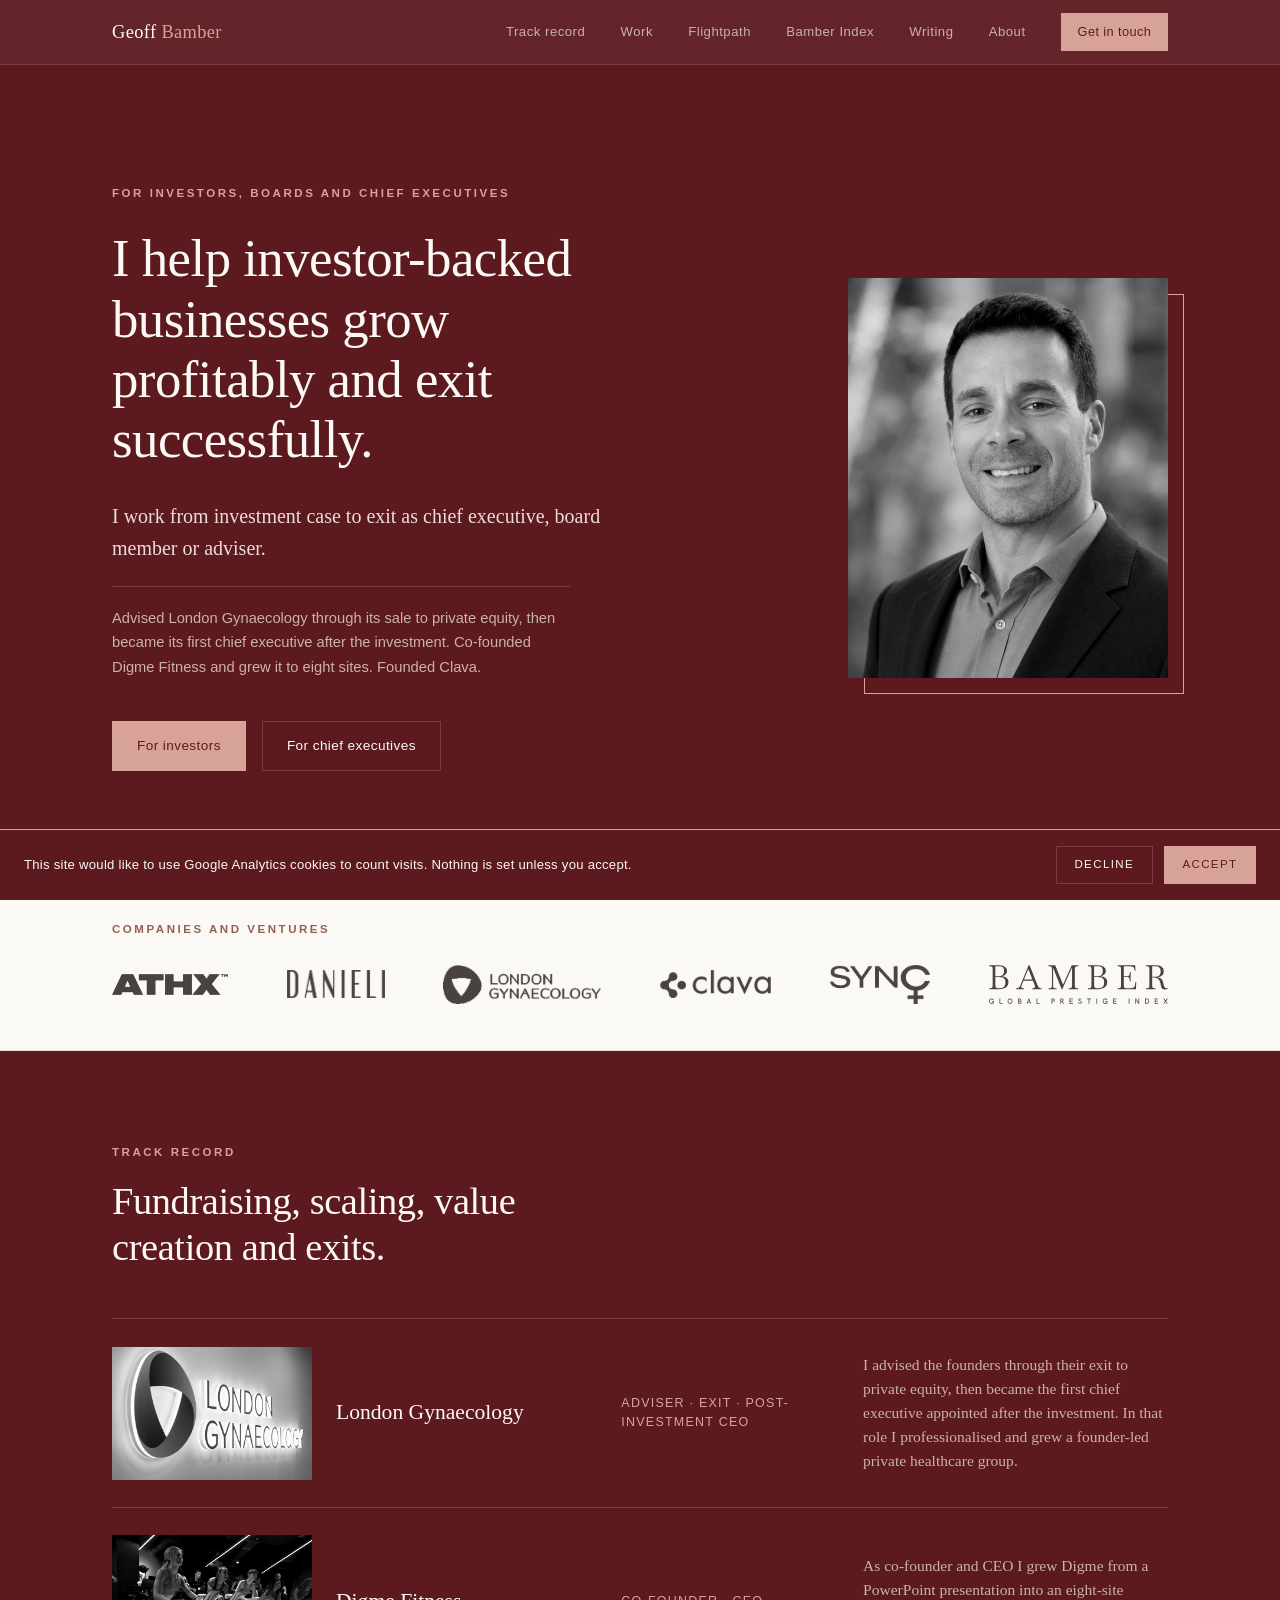
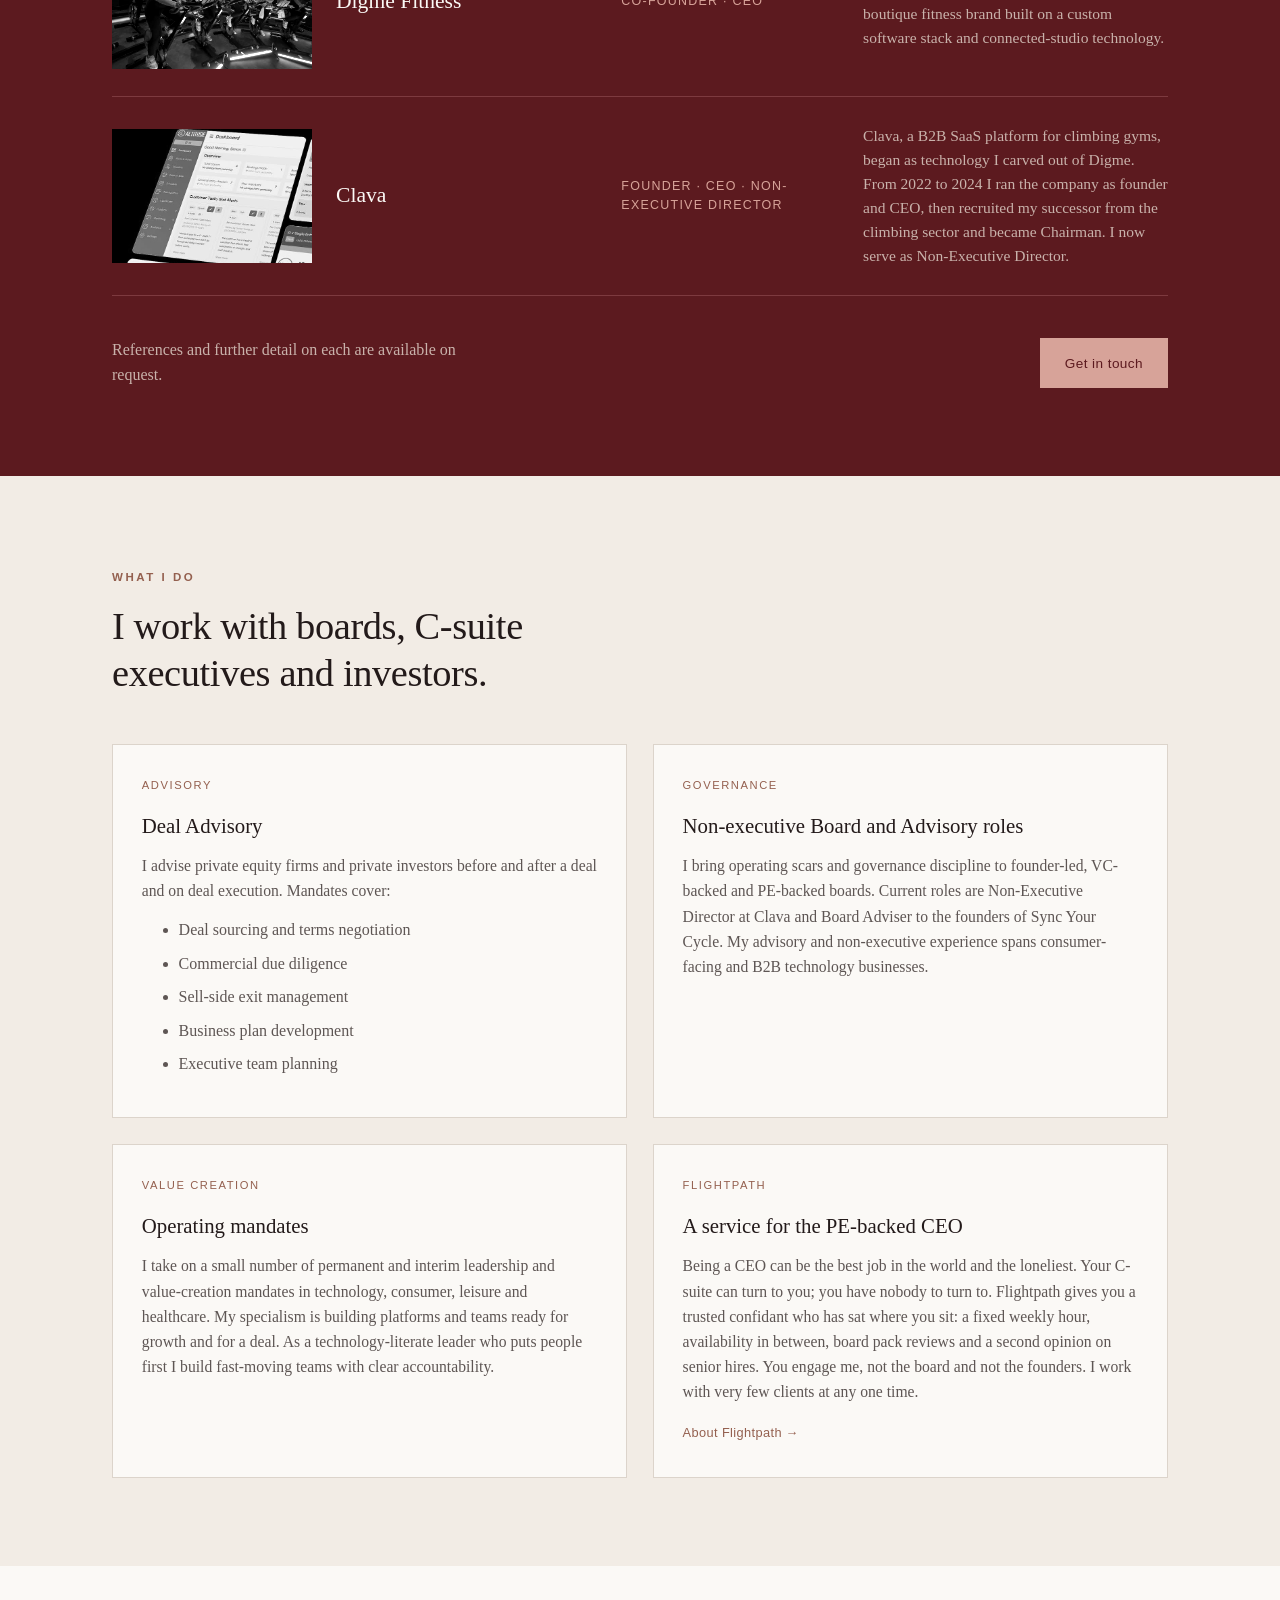
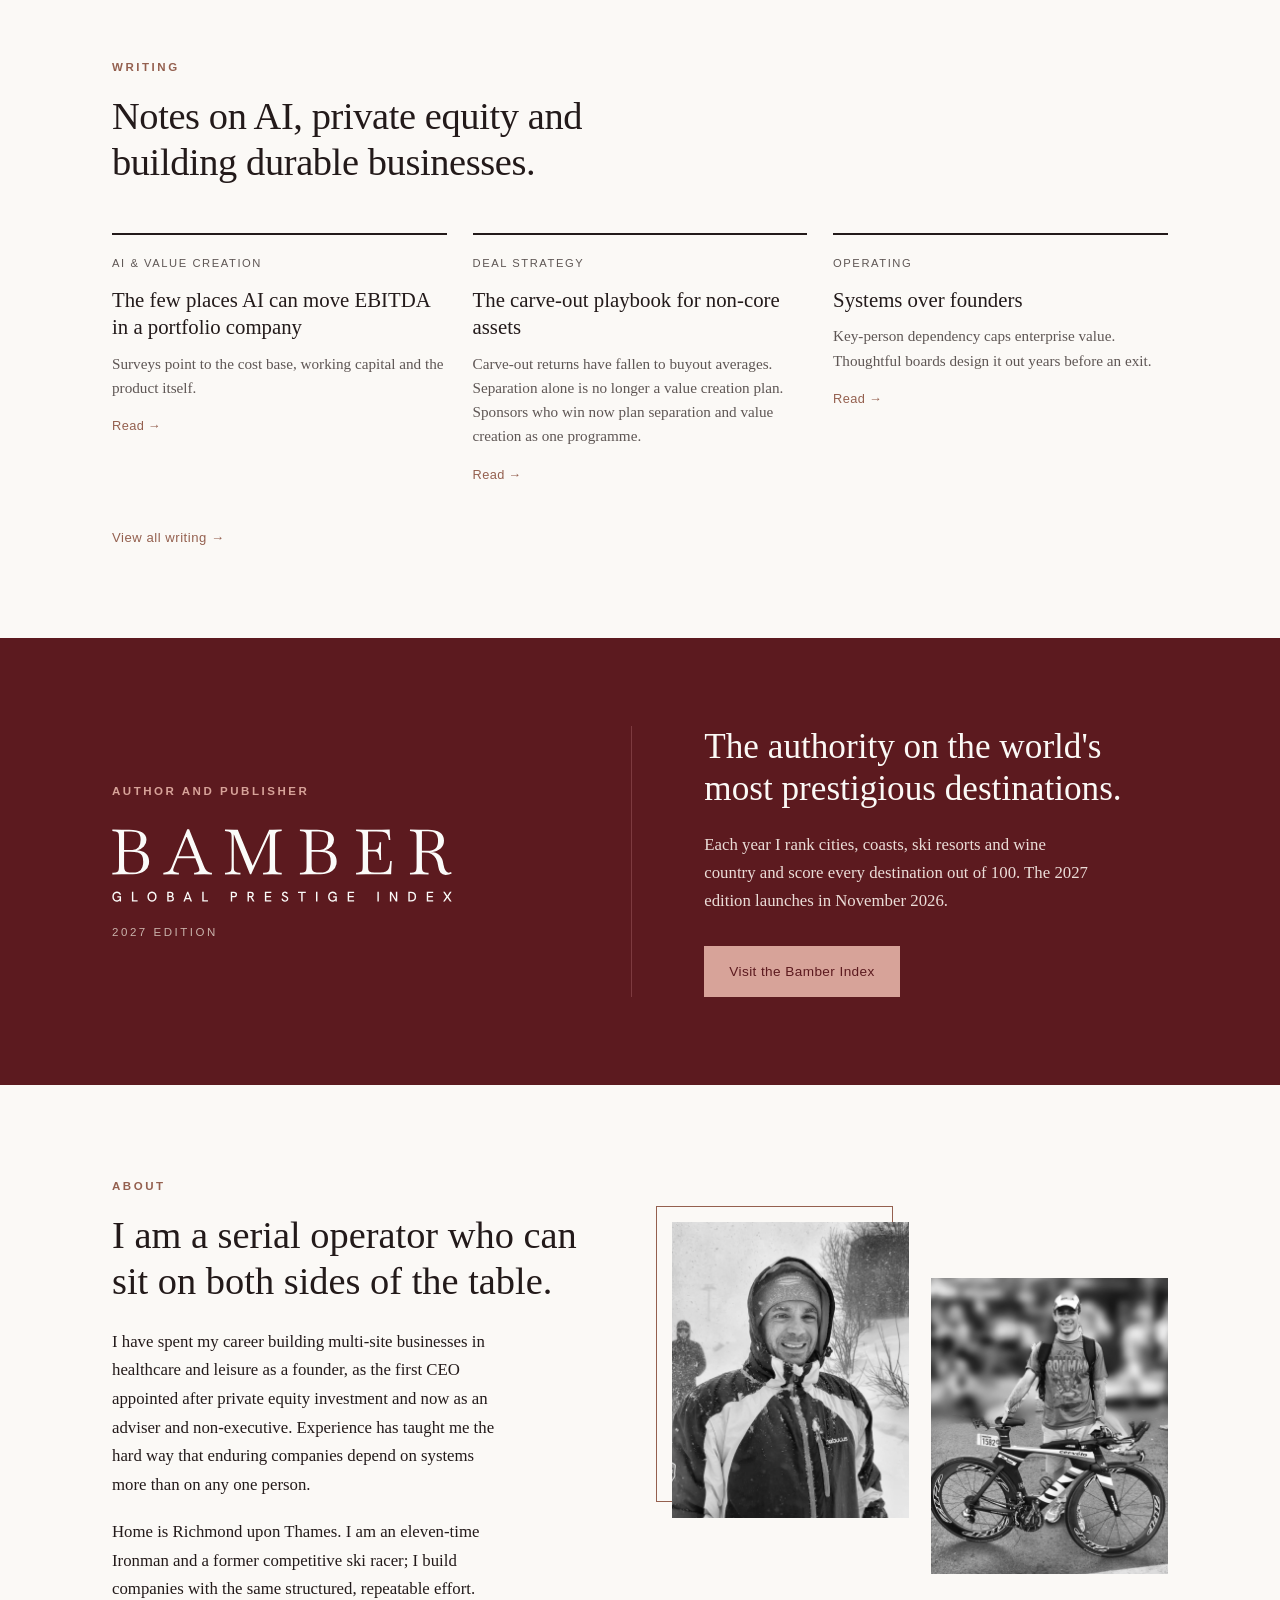
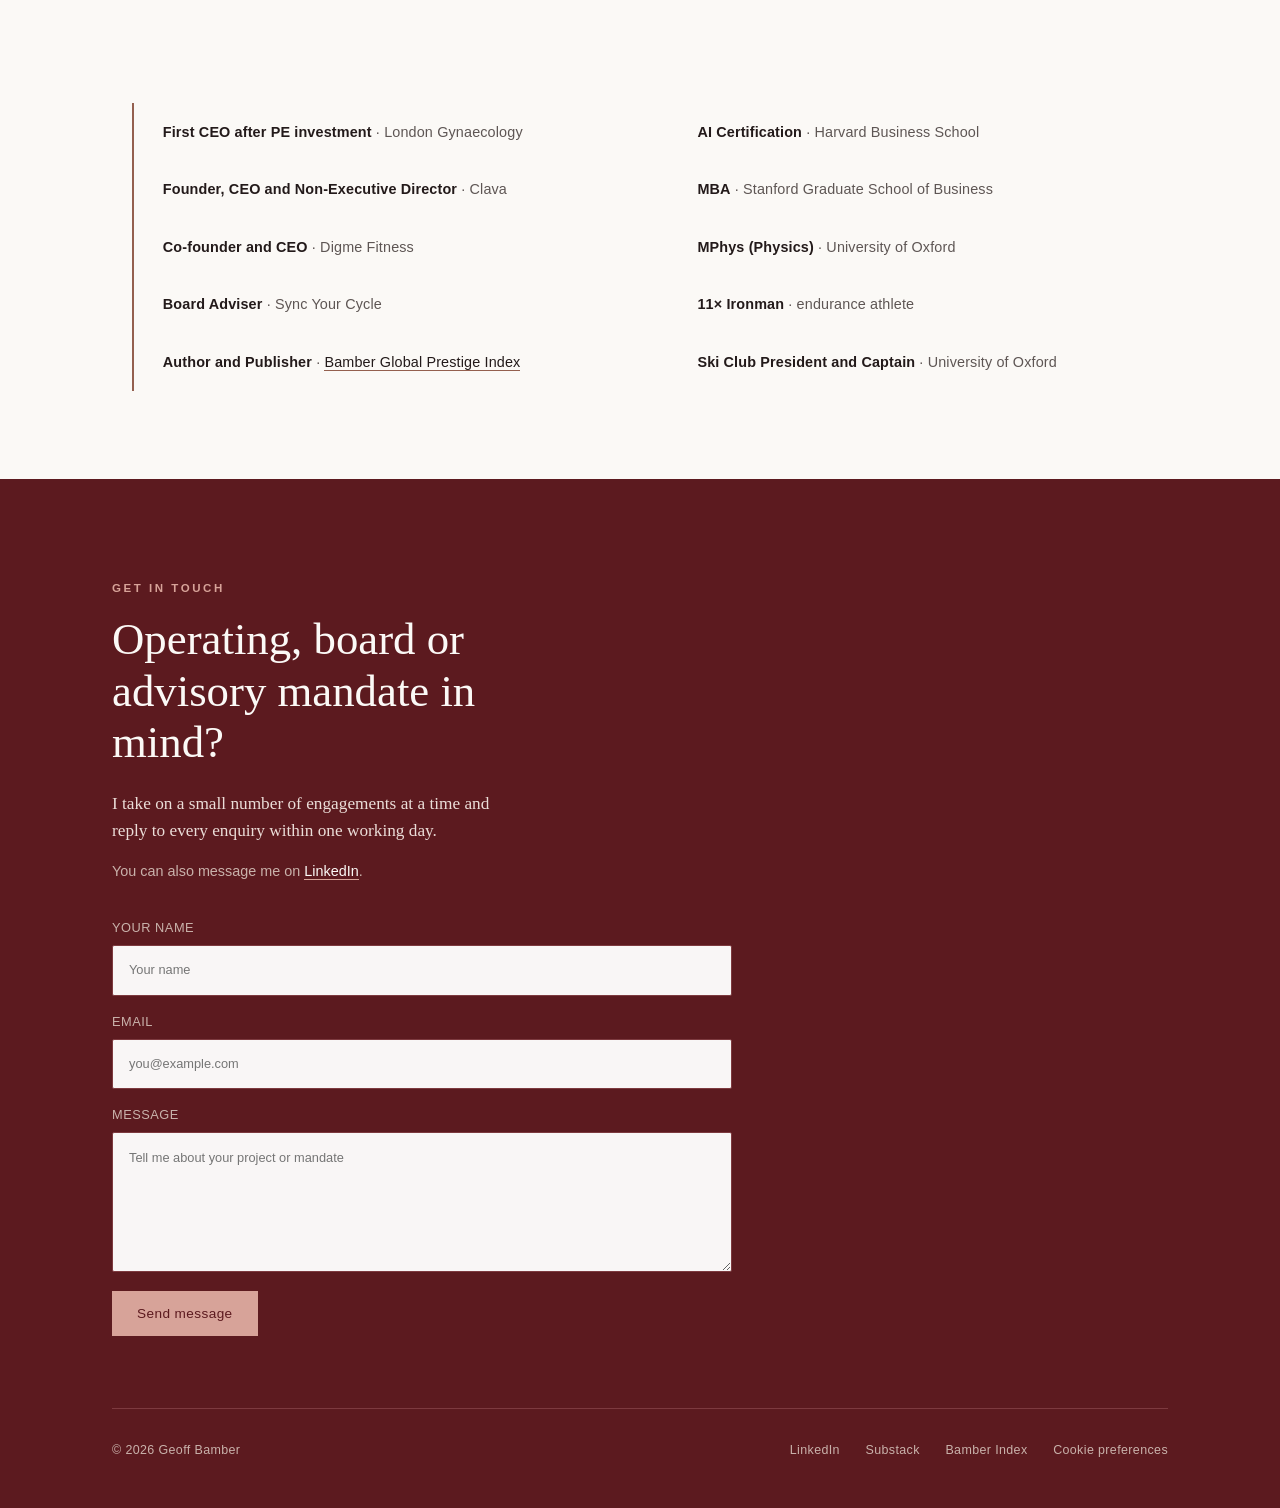
==== commit 5c3c2381: "Merge master (articles, Writing section, analytics, email removal) into the live site Combines the s" ====
--- a/index.html
+++ b/index.html
@@ -29,8 +29,8 @@
       <a href="#work">Work</a>
       <a href="flightpath.html">Flightpath</a>
       <a href="#index">Bamber Index</a>
+      <a href="writing.html">Writing</a>
       <a href="#about">About</a>
-      <a href="writing.html">Writing</a>
     </div>
     <a href="#contact" class="nav-cta">Get in touch</a>
     <button class="nav-toggle" type="button" aria-expanded="false" aria-controls="nav-links" aria-label="Menu"><span></span><span></span><span></span></button>
@@ -43,7 +43,7 @@
       <div class="eyebrow hero-eyebrow">For investors, boards and chief executives</div>
       <h1>I help investor-backed businesses grow profitably and exit successfully.</h1>
       <p class="lede">I work from investment case to exit as chief executive, board member or adviser.</p>
-      <p class="hero-proof">Advised London Gynaecology through its sale to private equity, then became its first chief executive after the investment. Grew Digme Fitness to eight sites as chief executive. Founded Clava.</p>
+      <p class="hero-proof">Advised London Gynaecology through its sale to private equity, then became its first chief executive after the investment. Co-founded Digme Fitness and grew it to eight sites. Founded Clava.</p>
       <div class="hero-cta">
         <a href="#work" class="btn btn-primary">For investors</a>
         <a href="flightpath.html" class="btn btn-ghost">For chief executives</a>
@@ -85,8 +85,8 @@
       <div class="ledger-row">
         <img class="ledger-photo" src="digme_studio.jpg" alt="Riders in a cycle class at a Digme Fitness studio" width="678" height="452" loading="lazy">
         <div class="ledger-venture">Digme Fitness</div>
-        <div class="ledger-role">CEO</div>
-        <div class="ledger-note">As CEO I grew Digme from a PowerPoint presentation into an eight-site boutique fitness brand built on a custom software stack and connected-studio technology.</div>
+        <div class="ledger-role">Co-founder · CEO</div>
+        <div class="ledger-note">As co-founder and CEO I grew Digme from a PowerPoint presentation into an eight-site boutique fitness brand built on a custom software stack and connected-studio technology.</div>
       </div>
       <div class="ledger-row">
         <img class="ledger-photo ledger-photo-light ledger-photo-topleft" src="clava_product.jpg" alt="Clava dashboard screens for a climbing gym" width="592" height="518" loading="lazy">
@@ -205,7 +205,7 @@
     <ul class="credentials">
       <li><strong>First CEO after PE investment</strong> · London Gynaecology</li>
       <li><strong>Founder, CEO and Non-Executive Director</strong> · Clava</li>
-      <li><strong>CEO</strong> · Digme Fitness</li>
+      <li><strong>Co-founder and CEO</strong> · Digme Fitness</li>
       <li><strong>Board Adviser</strong> · Sync Your Cycle</li>
       <li><strong>Author and Publisher</strong> · <a href="https://www.bamberindex.com/" target="_blank" rel="noopener">Bamber Global Prestige Index</a></li>
       <li><strong>AI Certification</strong> · Harvard Business School</li>
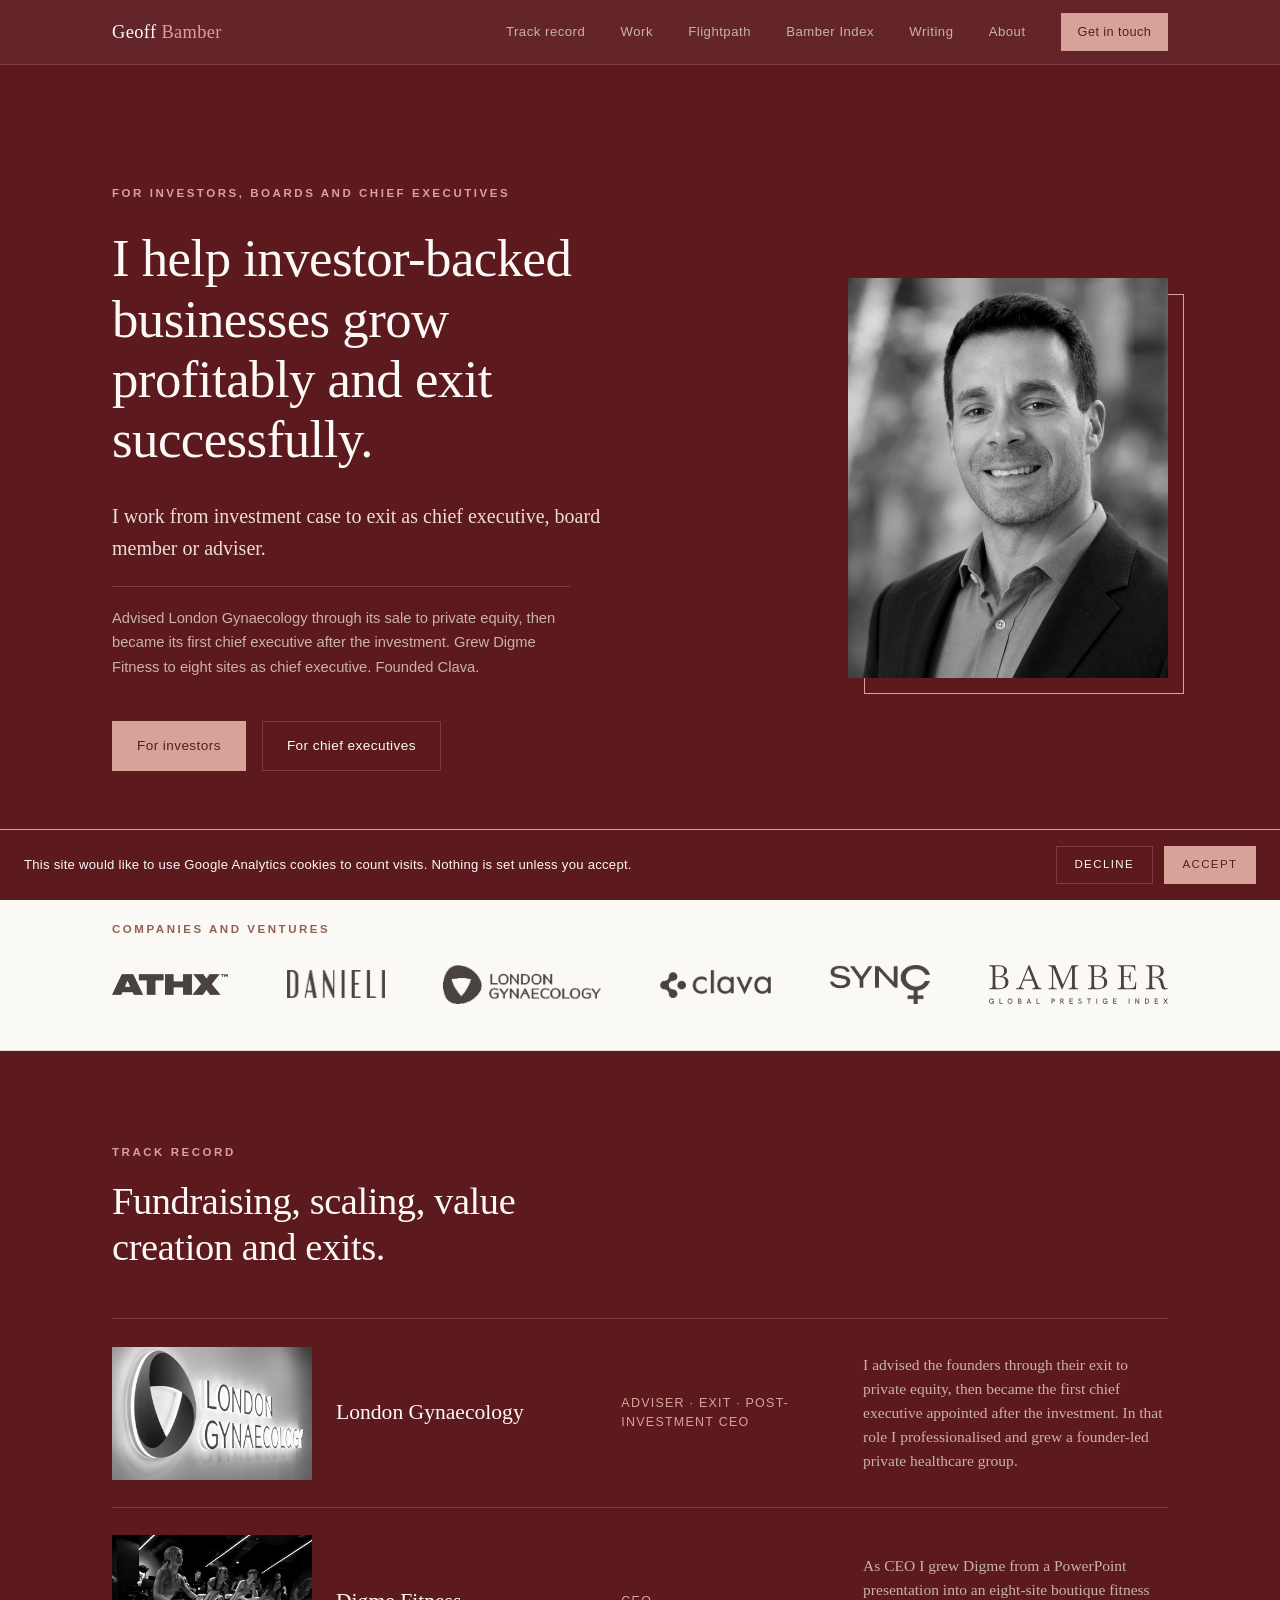
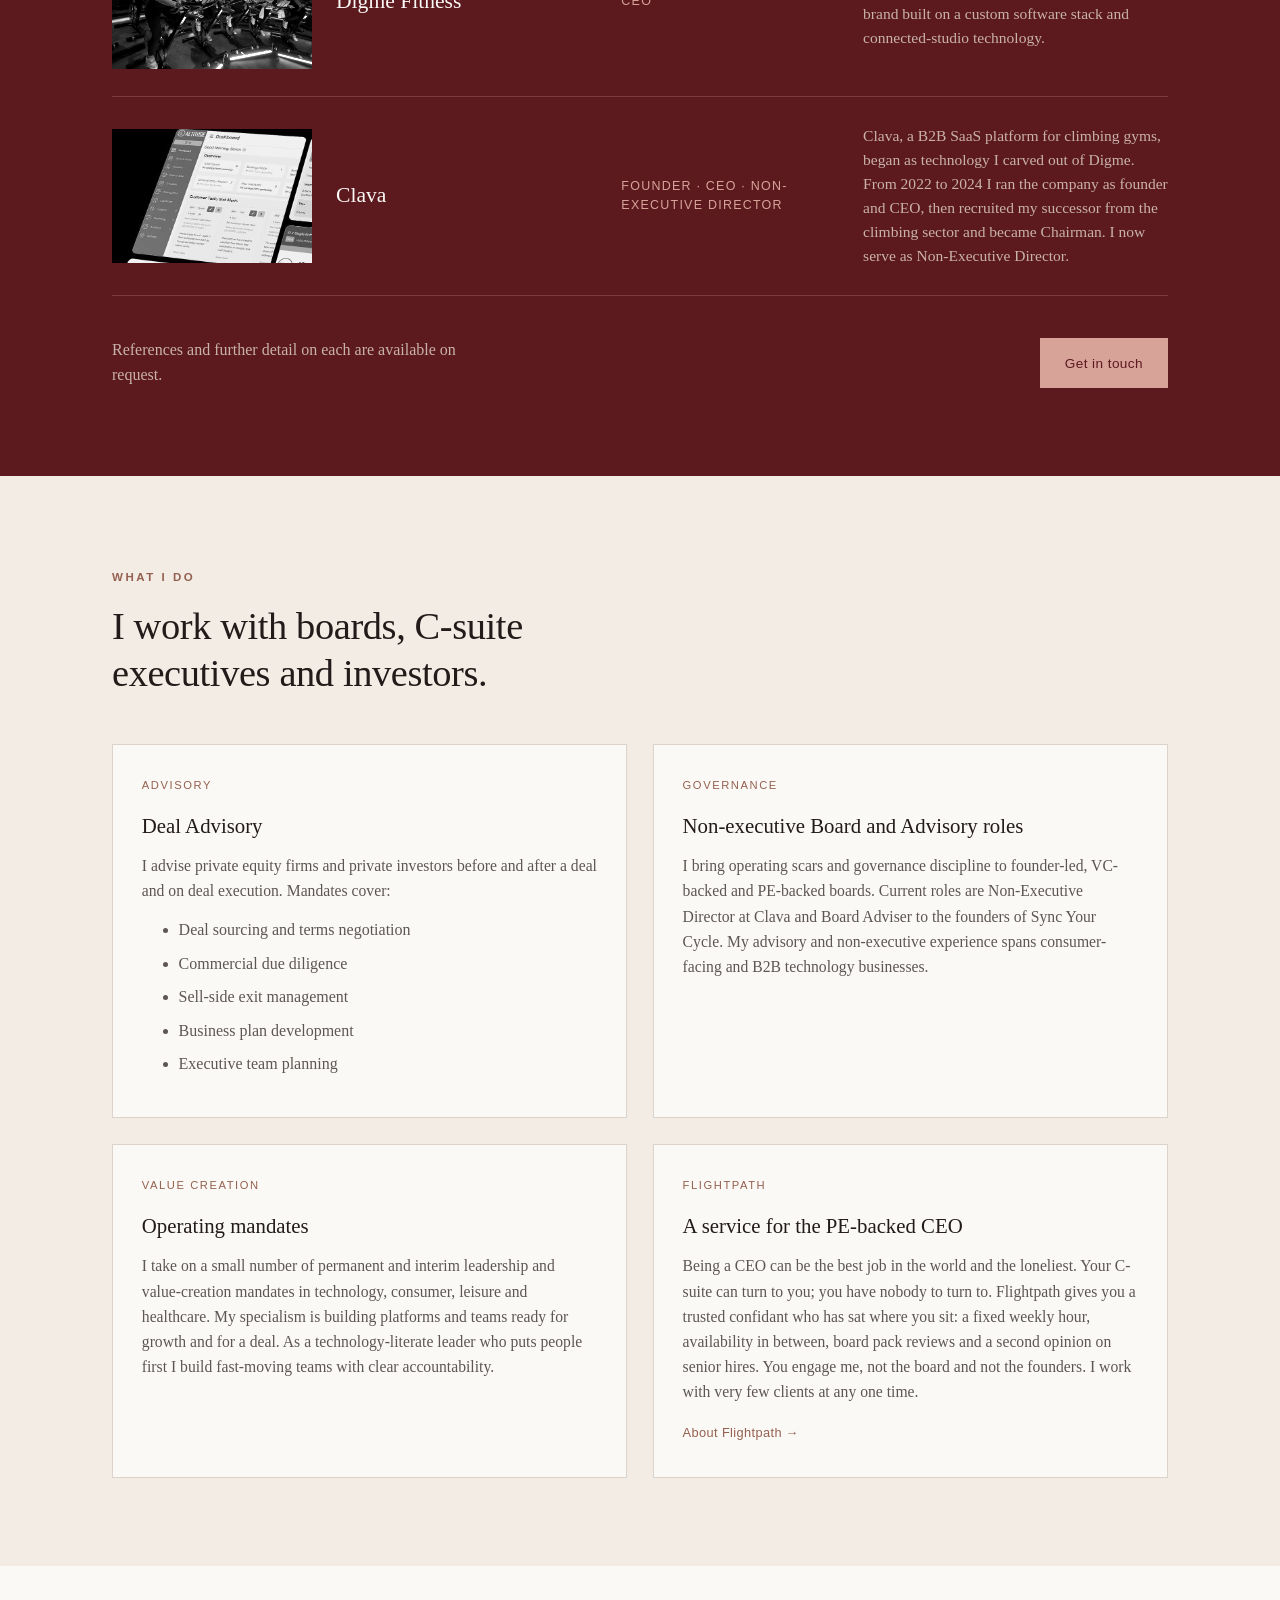
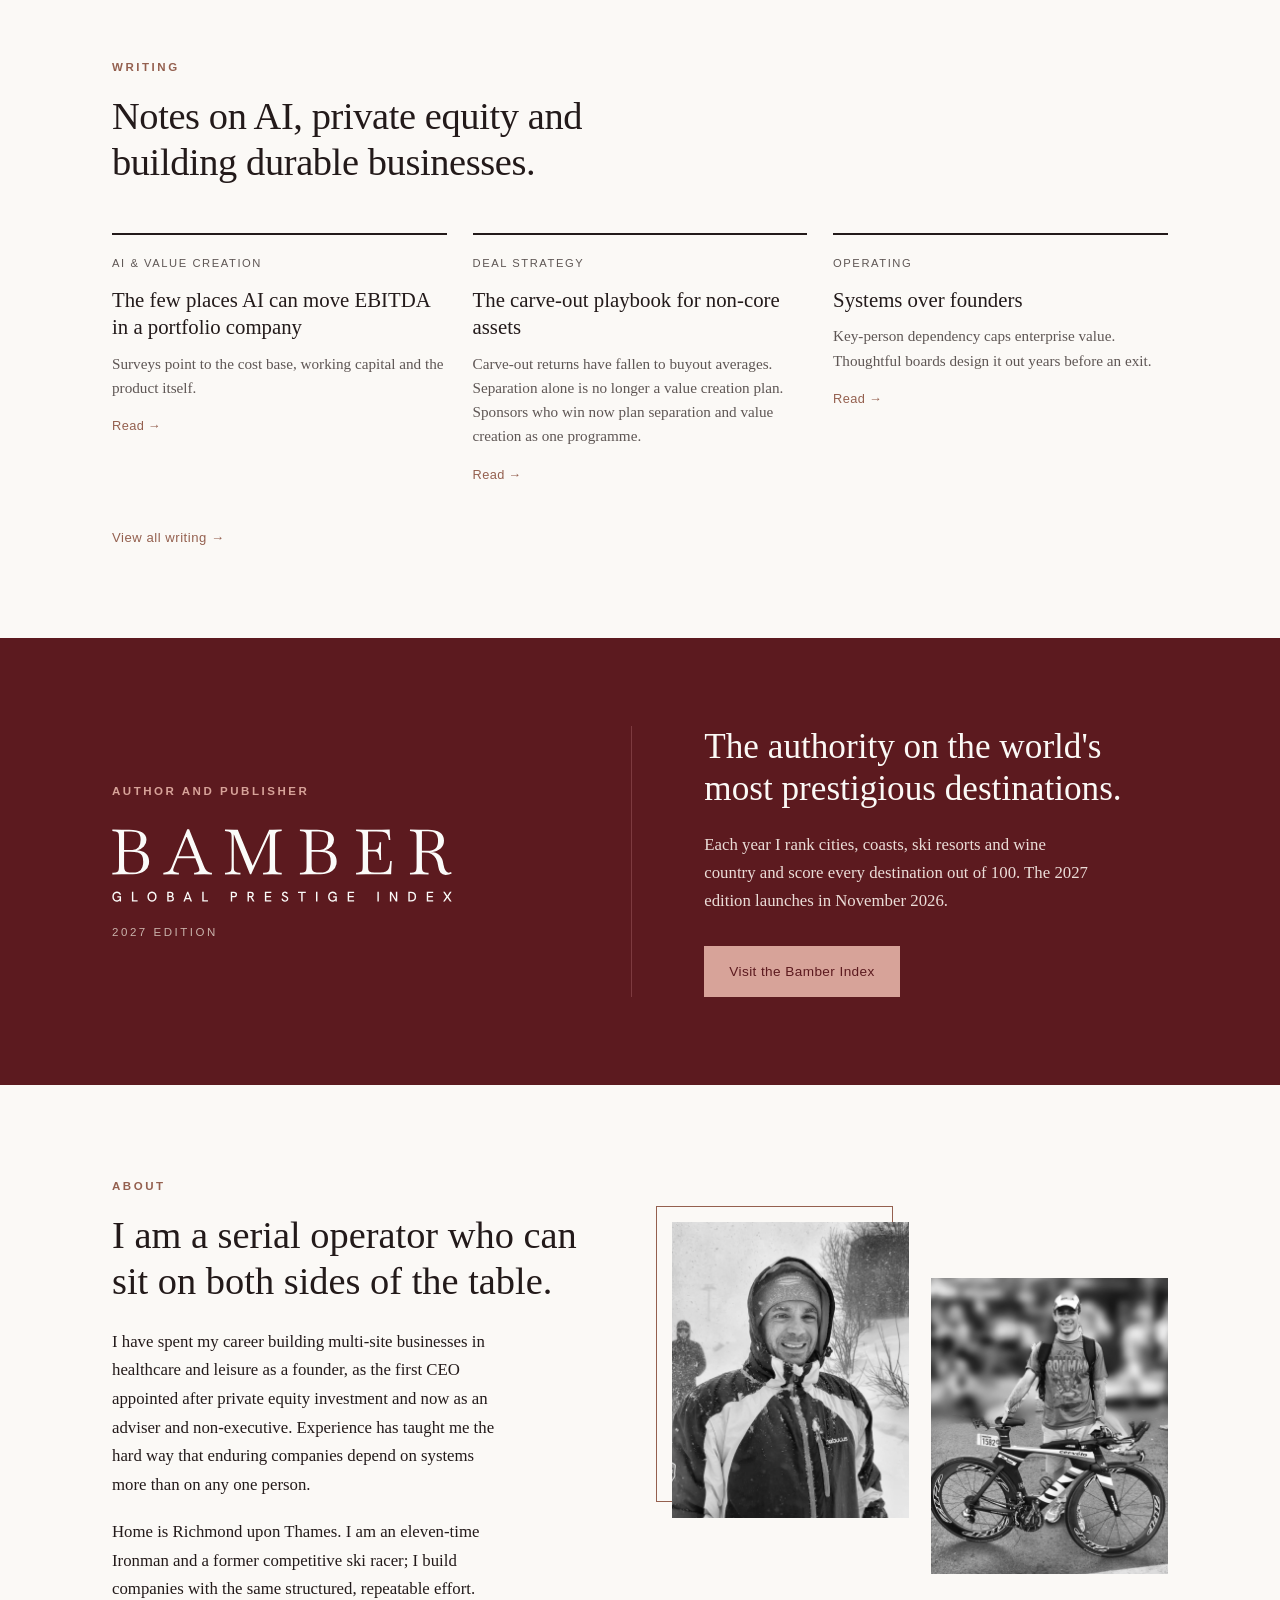
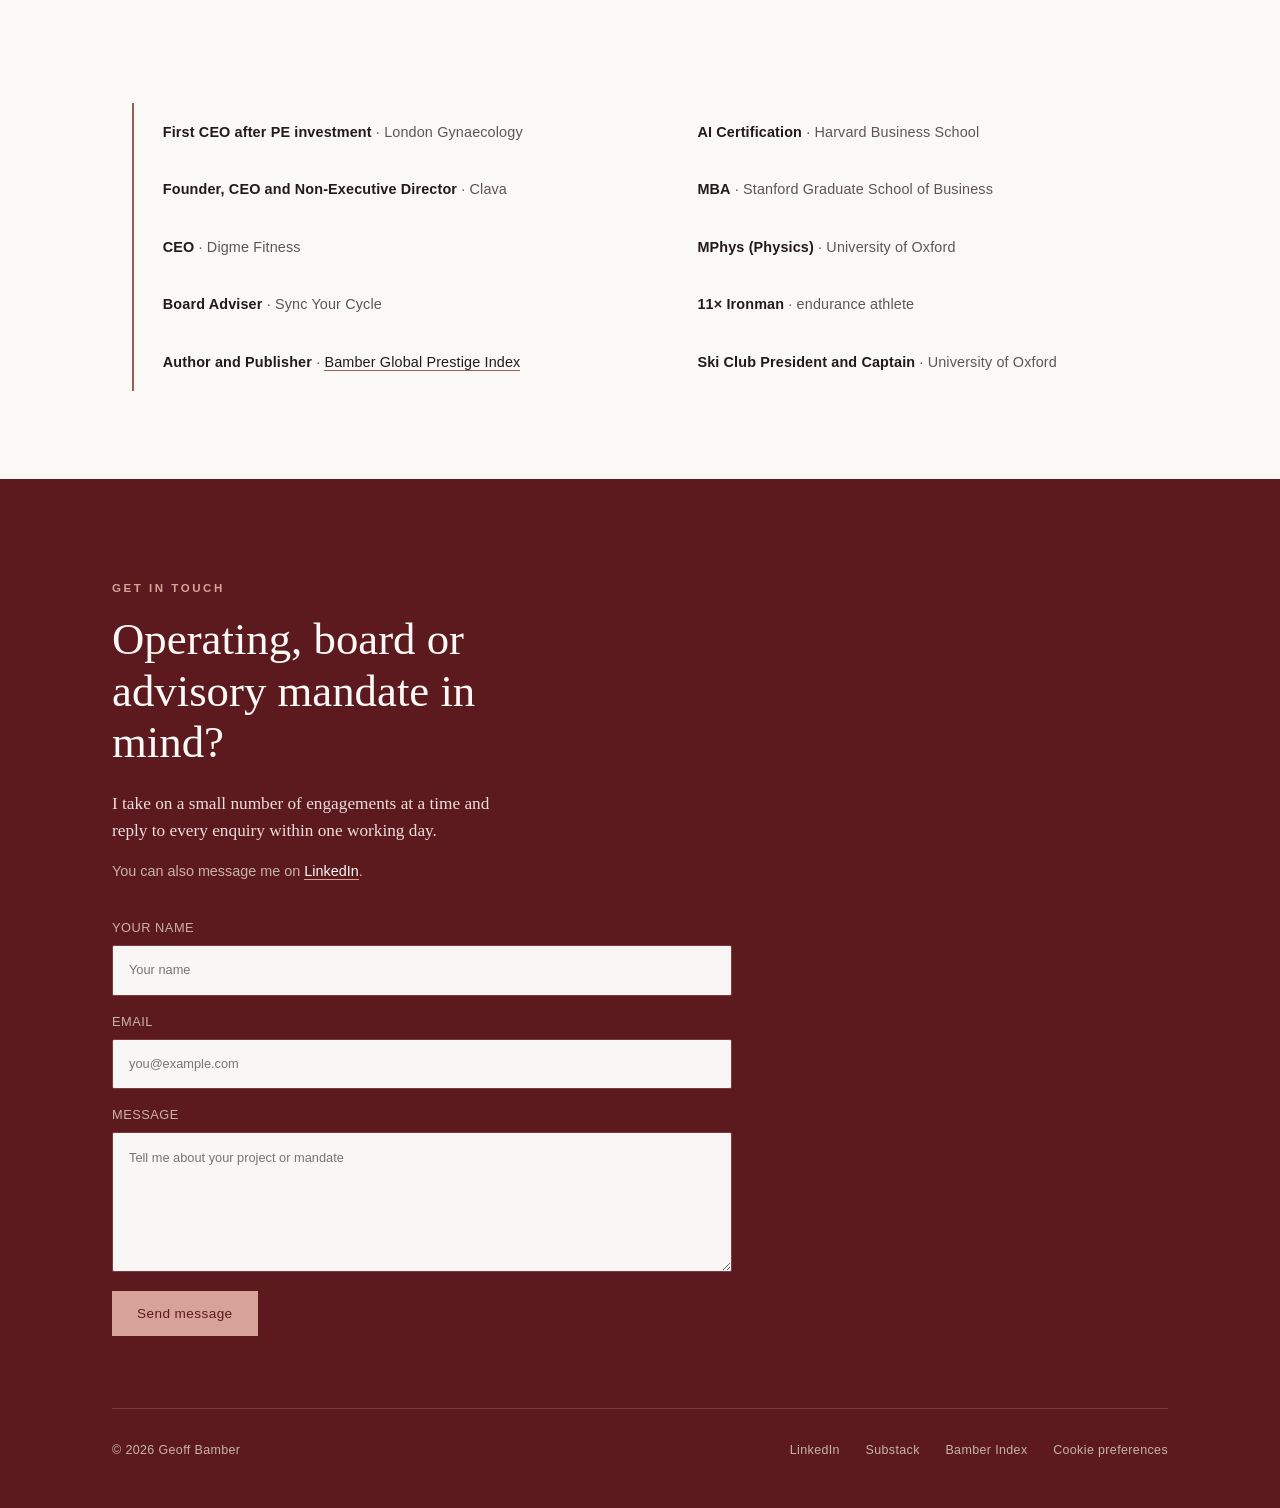
==== commit 15dd1b1b: "Digme Fitness: describe Geoff as CEO only, per his instruction Co-Authored-By: Claude Fable 5.2 <nor" ====
--- a/index.html
+++ b/index.html
@@ -43,7 +43,7 @@
       <div class="eyebrow hero-eyebrow">For investors, boards and chief executives</div>
       <h1>I help investor-backed businesses grow profitably and exit successfully.</h1>
       <p class="lede">I work from investment case to exit as chief executive, board member or adviser.</p>
-      <p class="hero-proof">Advised London Gynaecology through its sale to private equity, then became its first chief executive after the investment. Co-founded Digme Fitness and grew it to eight sites. Founded Clava.</p>
+      <p class="hero-proof">Advised London Gynaecology through its sale to private equity, then became its first chief executive after the investment. Grew Digme Fitness to eight sites as chief executive. Founded Clava.</p>
       <div class="hero-cta">
         <a href="#work" class="btn btn-primary">For investors</a>
         <a href="flightpath.html" class="btn btn-ghost">For chief executives</a>
@@ -85,8 +85,8 @@
       <div class="ledger-row">
         <img class="ledger-photo" src="digme_studio.jpg" alt="Riders in a cycle class at a Digme Fitness studio" width="678" height="452" loading="lazy">
         <div class="ledger-venture">Digme Fitness</div>
-        <div class="ledger-role">Co-founder · CEO</div>
-        <div class="ledger-note">As co-founder and CEO I grew Digme from a PowerPoint presentation into an eight-site boutique fitness brand built on a custom software stack and connected-studio technology.</div>
+        <div class="ledger-role">CEO</div>
+        <div class="ledger-note">As CEO I grew Digme from a PowerPoint presentation into an eight-site boutique fitness brand built on a custom software stack and connected-studio technology.</div>
       </div>
       <div class="ledger-row">
         <img class="ledger-photo ledger-photo-light ledger-photo-topleft" src="clava_product.jpg" alt="Clava dashboard screens for a climbing gym" width="592" height="518" loading="lazy">
@@ -205,7 +205,7 @@
     <ul class="credentials">
       <li><strong>First CEO after PE investment</strong> · London Gynaecology</li>
       <li><strong>Founder, CEO and Non-Executive Director</strong> · Clava</li>
-      <li><strong>Co-founder and CEO</strong> · Digme Fitness</li>
+      <li><strong>CEO</strong> · Digme Fitness</li>
       <li><strong>Board Adviser</strong> · Sync Your Cycle</li>
       <li><strong>Author and Publisher</strong> · <a href="https://www.bamberindex.com/" target="_blank" rel="noopener">Bamber Global Prestige Index</a></li>
       <li><strong>AI Certification</strong> · Harvard Business School</li>
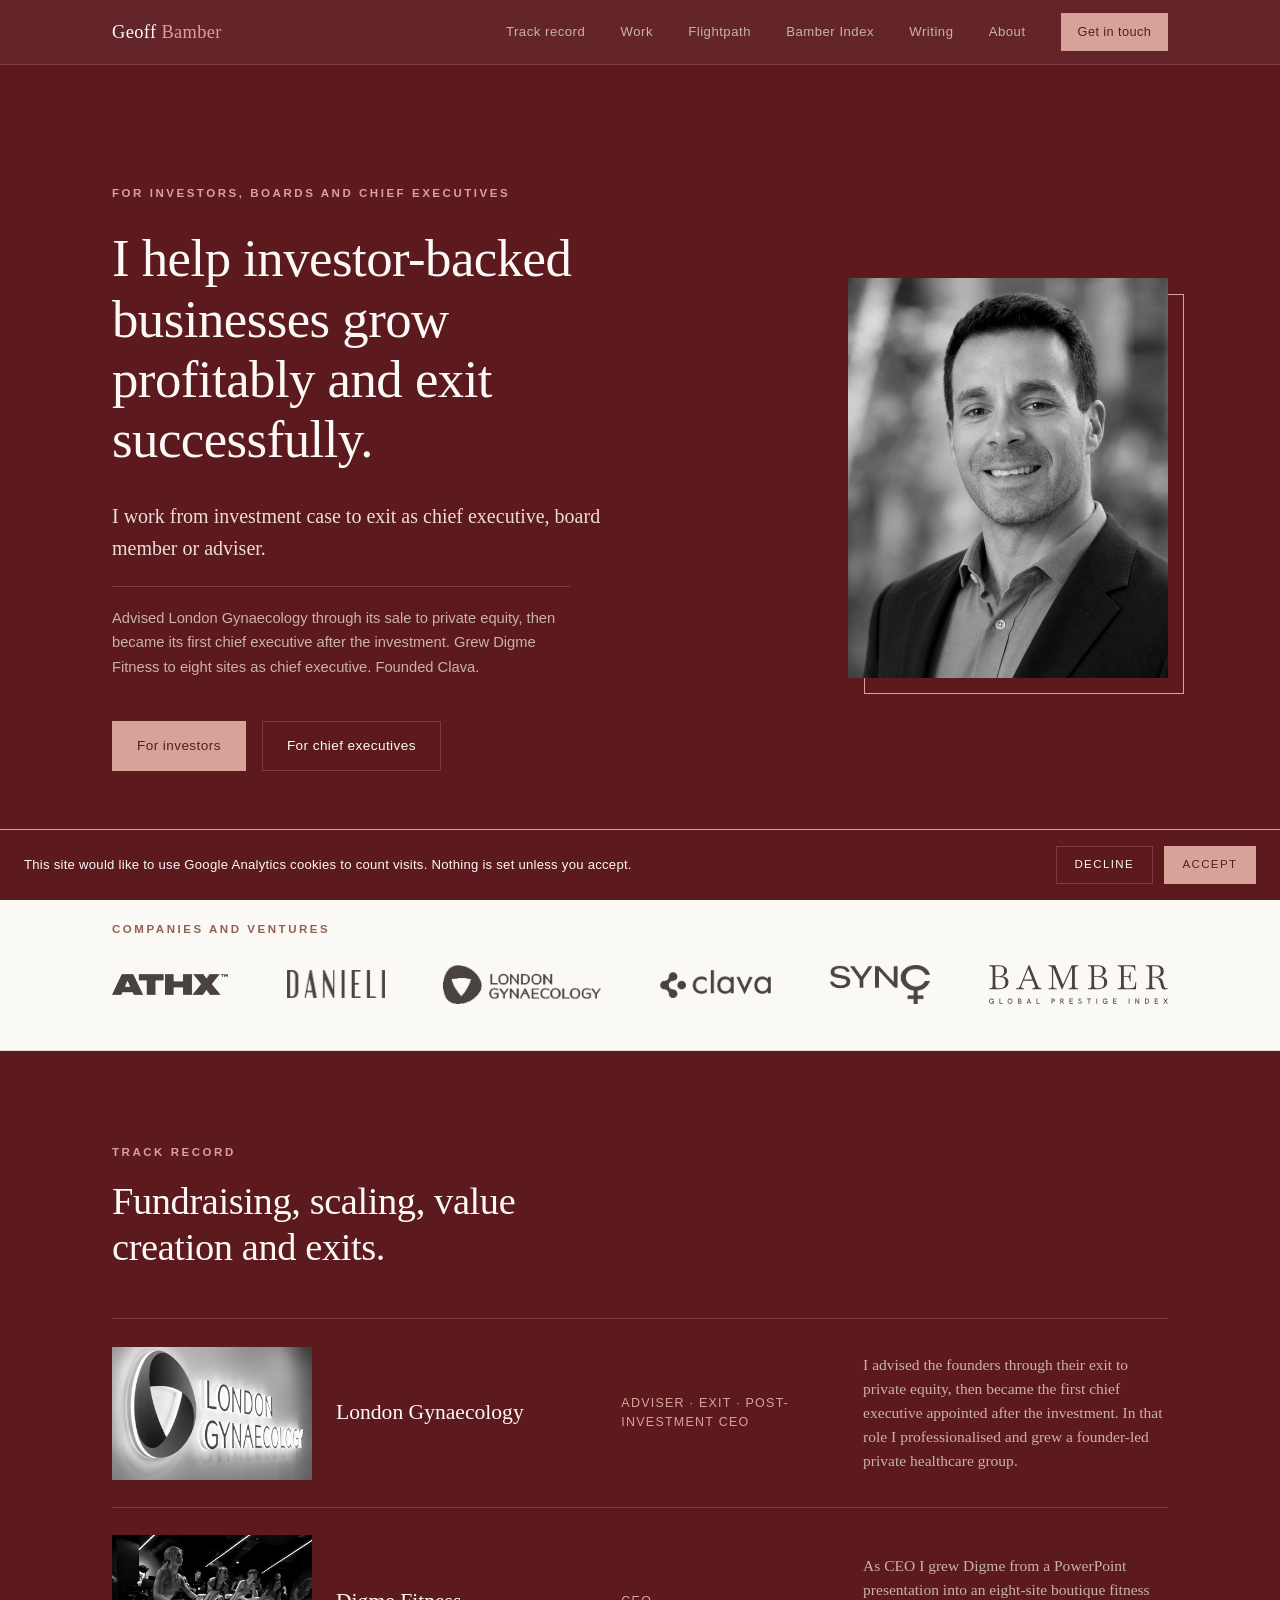
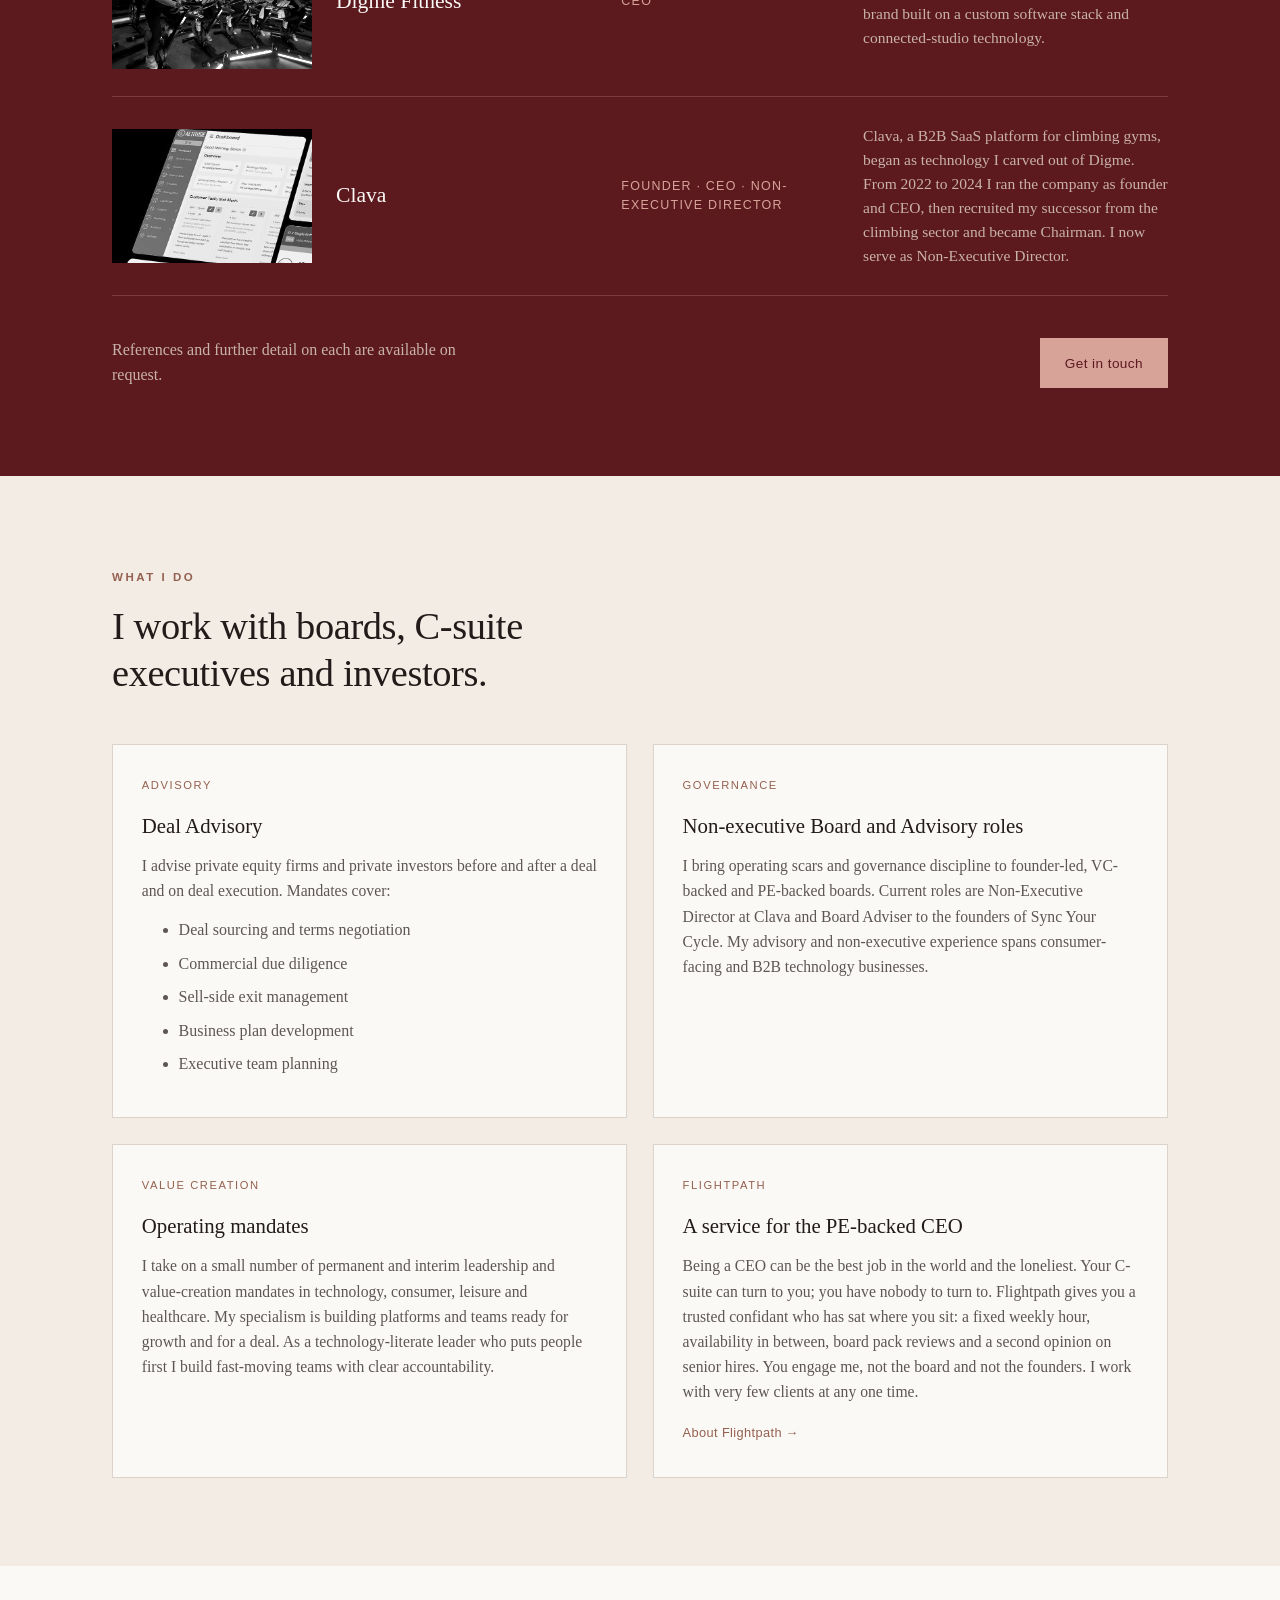
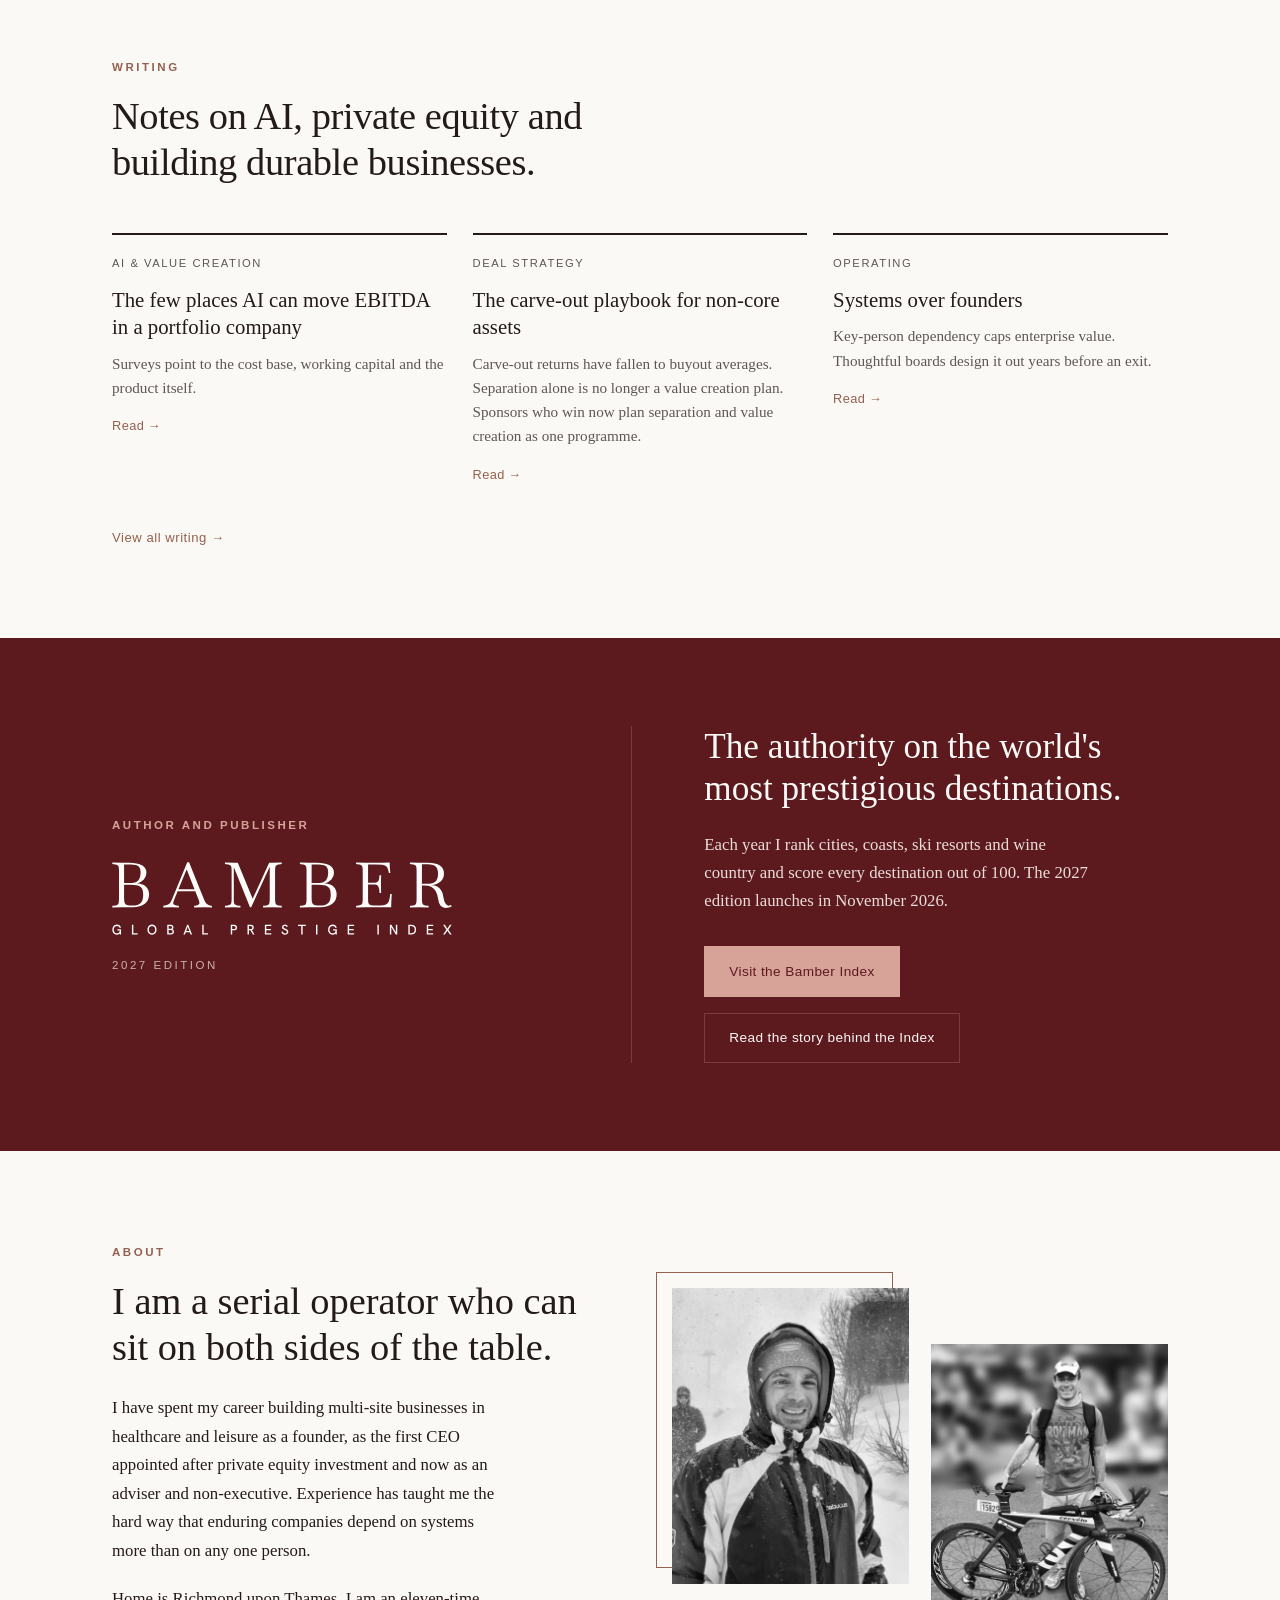
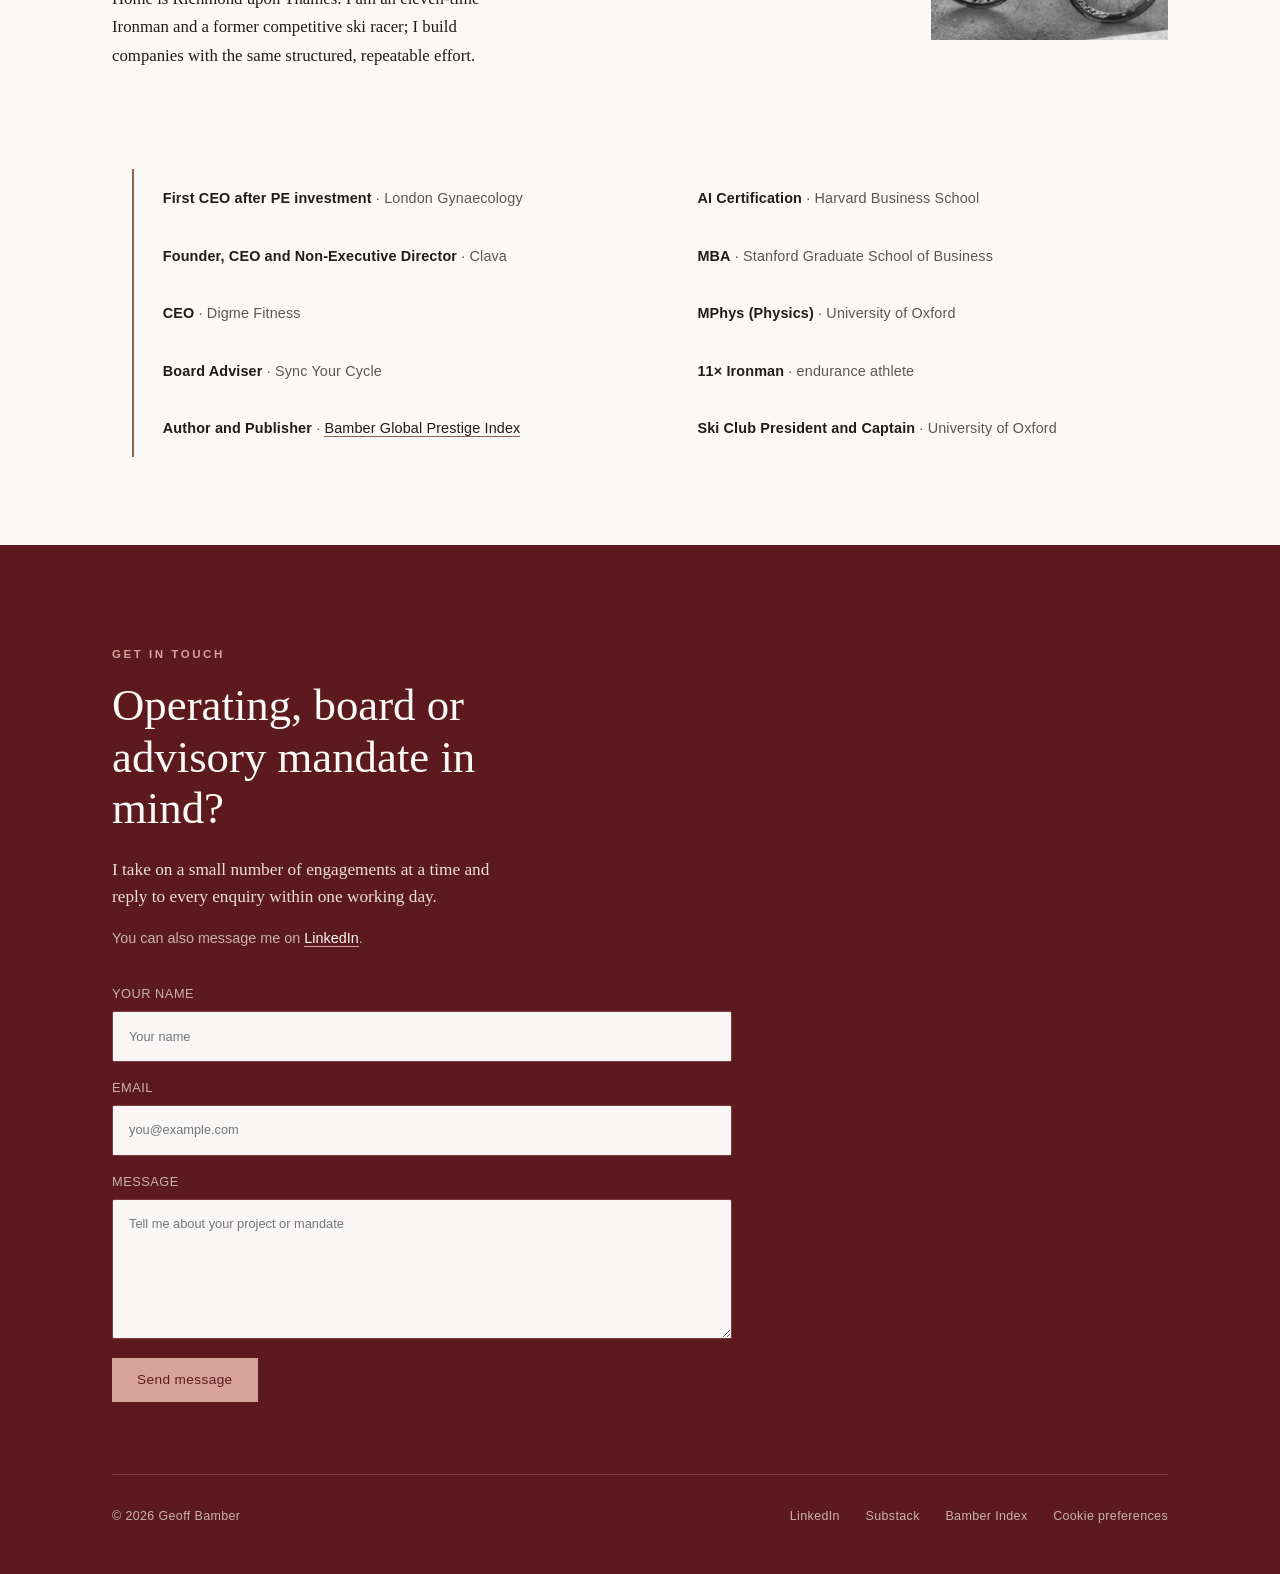
==== commit 3c8a70d1: "Add Bamber Index launch article New article on why Geoff built the Bamber Global Prestige Index, wit" ====
--- a/index.html
+++ b/index.html
@@ -14,6 +14,8 @@
 <meta property="og:image:width" content="1200">
 <meta property="og:image:height" content="630">
 <meta name="twitter:card" content="summary_large_image">
+<meta name="author" content="Geoff Bamber">
+<script type="application/ld+json">{"@context": "https://schema.org", "@type": "Person", "name": "Geoff Bamber", "url": "https://geoffbamber.com/", "image": "https://geoffbamber.com/geoff_bamber_headshot.jpg", "sameAs": ["https://www.linkedin.com/in/geoff-bamber-uk", "https://geoffbamber.substack.com", "https://www.bamberindex.com/"], "description": "I help investor-backed businesses grow profitably and exit successfully, working as chief executive, board member or adviser."}</script>
 <link rel="icon" href="favicon.svg" type="image/svg+xml">
 <link rel="apple-touch-icon" href="apple-touch-icon.png">
 <link rel="stylesheet" href="styles.css">
@@ -181,7 +183,10 @@
     <div class="index-copy">
       <h2>The authority on the world's most prestigious destinations.</h2>
       <p>Each year I rank cities, coasts, ski resorts and wine country and score every destination out of 100. The 2027 edition launches in November 2026.</p>
-      <a href="https://www.bamberindex.com/" target="_blank" rel="noopener" class="btn btn-primary">Visit the Bamber Index</a>
+      <div class="hero-cta" style="margin-top:0">
+        <a href="https://www.bamberindex.com/" target="_blank" rel="noopener" class="btn btn-primary">Visit the Bamber Index</a>
+        <a href="articles/why-i-built-the-bamber-index.html" class="btn btn-ghost">Read the story behind the Index</a>
+      </div>
     </div>
   </div>
 </section>
--- a/styles.css
+++ b/styles.css
@@ -484,6 +484,13 @@
 .consent-link{font:inherit;letter-spacing:inherit;color:inherit;background:none;border:0;padding:0;cursor:pointer}
 .consent-link:hover{color:var(--rose)}
 
+/* Article charts */
+.article-figure{margin:2.4rem 0 2.6rem;padding:1.5rem 0 1.3rem;border-top:1px solid var(--ink);border-bottom:1px solid #DCD4CB}
+.article-figure .fig-title{font-family:var(--serif);font-size:1.3rem;line-height:1.3;color:var(--ink);margin:0 0 .5rem;max-width:26em}
+.article-figure .fig-sub{font-family:var(--sans);font-size:.72rem;letter-spacing:.12em;text-transform:uppercase;color:var(--muted);line-height:1.5;margin:0 0 1.4rem}
+.article-figure img{display:block;width:100%;max-width:540px;height:auto}
+.article-figure figcaption{font-family:var(--sans);font-size:.8rem;line-height:1.5;color:var(--muted);margin-top:1rem}
+
 /* Article sources list */
 .sources{margin-top:3rem;padding-top:1.4rem;border-top:1px solid var(--rose-soft);font-size:.92rem;color:var(--muted)}
 .sources h3{font-family:var(--sans,system-ui,sans-serif);font-size:.75rem;letter-spacing:.14em;text-transform:uppercase;margin:0 0 .8rem;color:var(--muted)}
